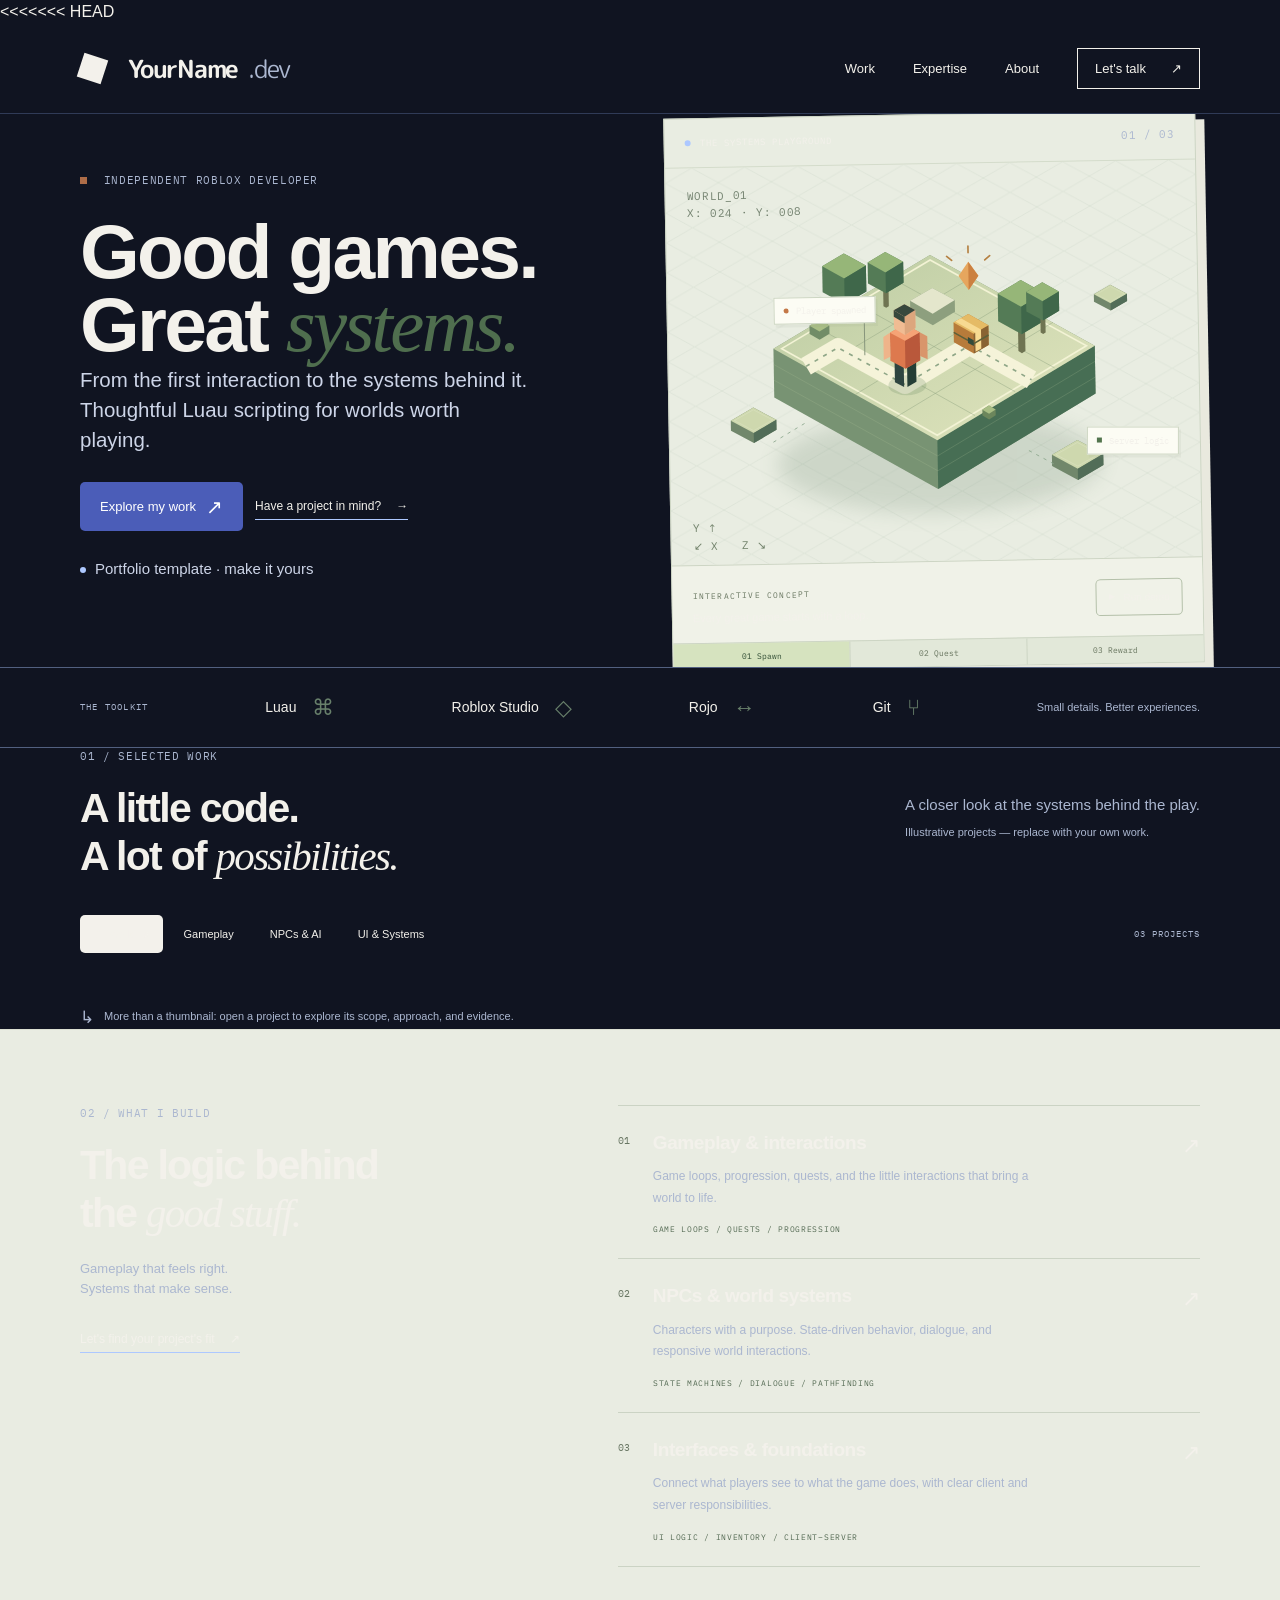
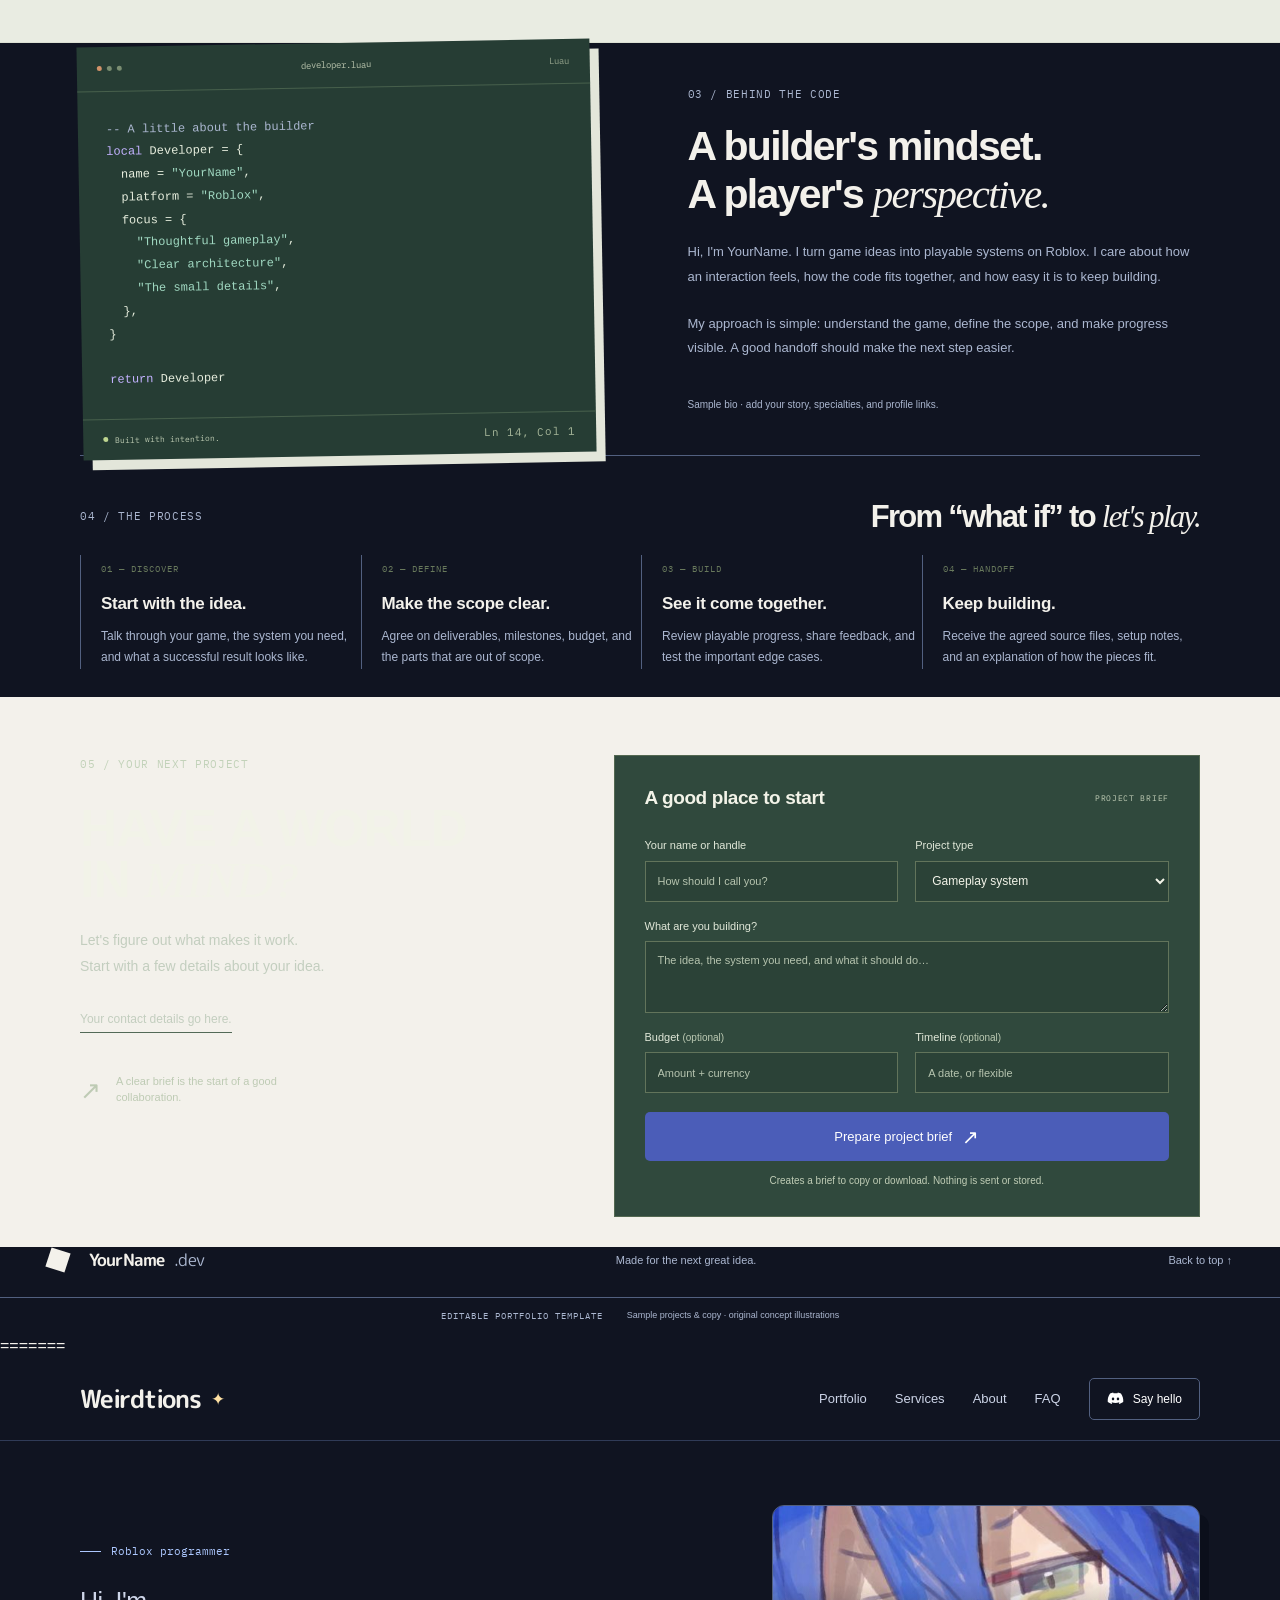
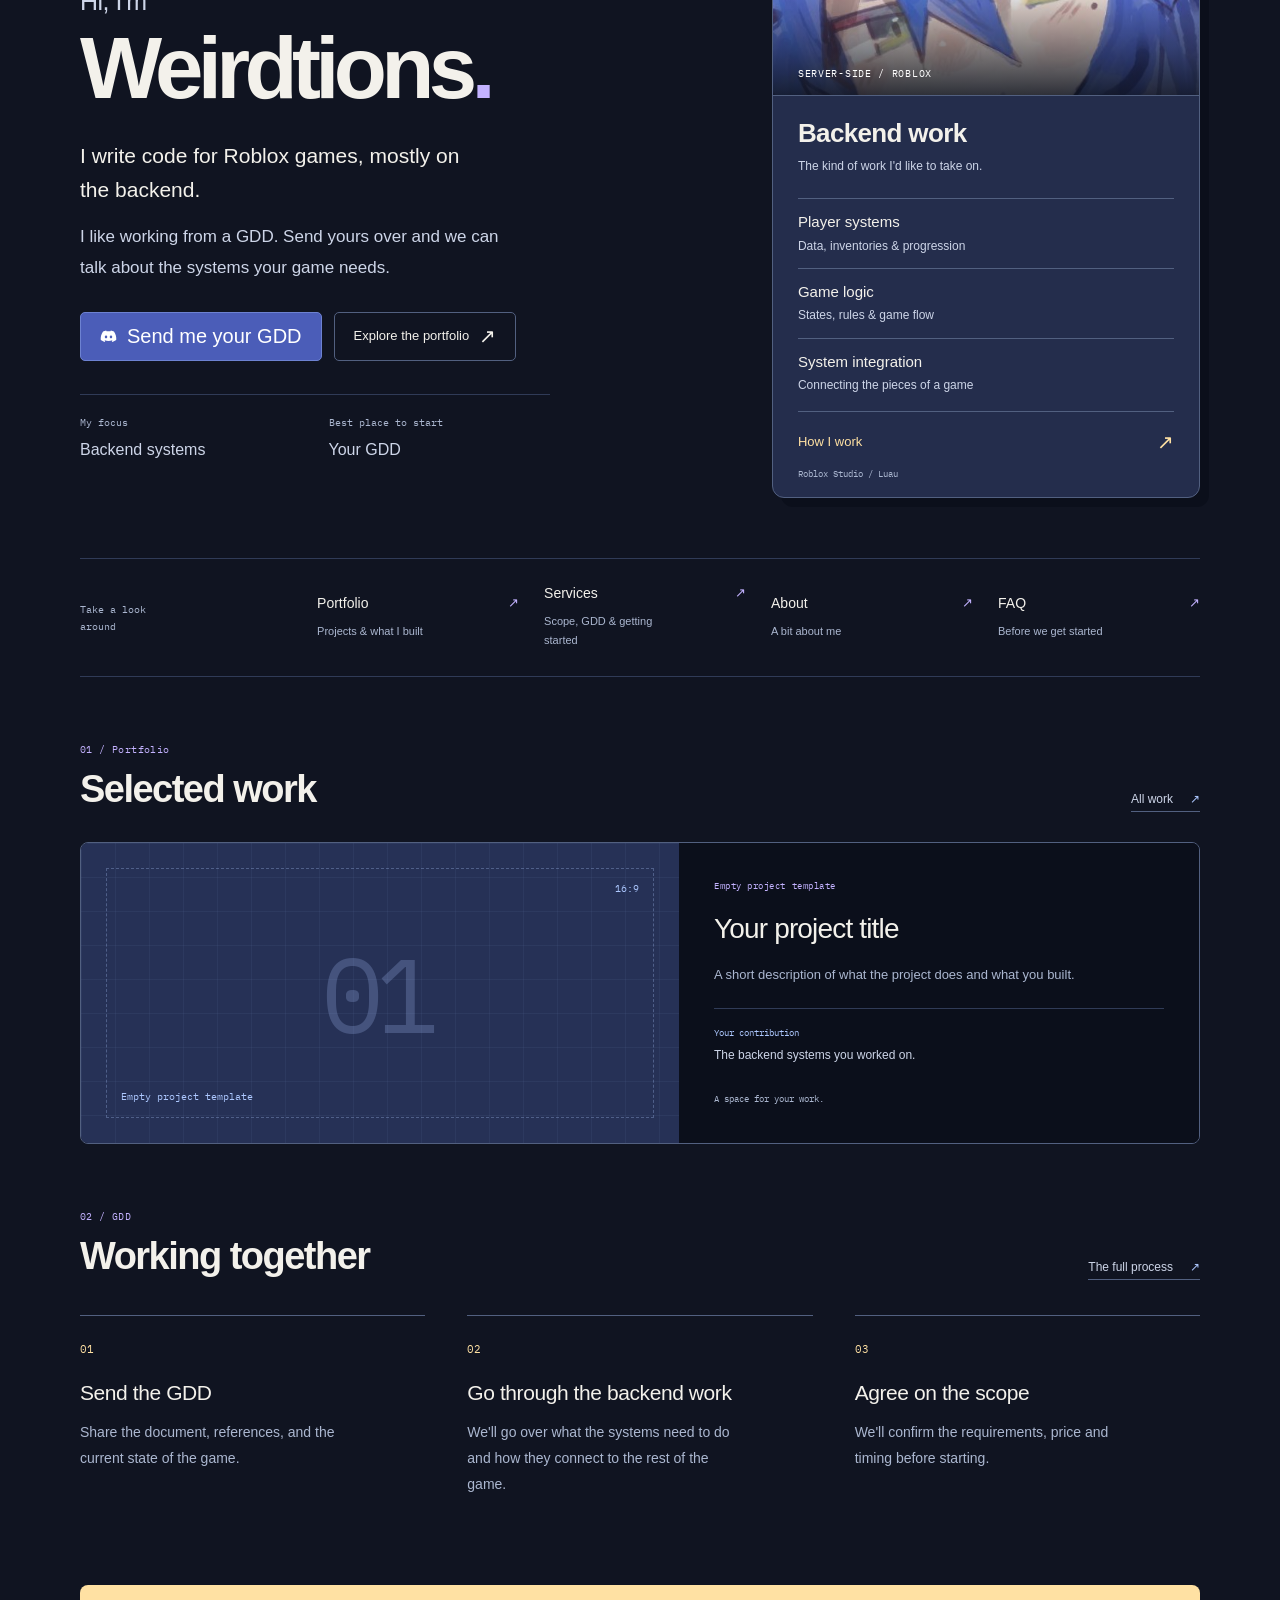
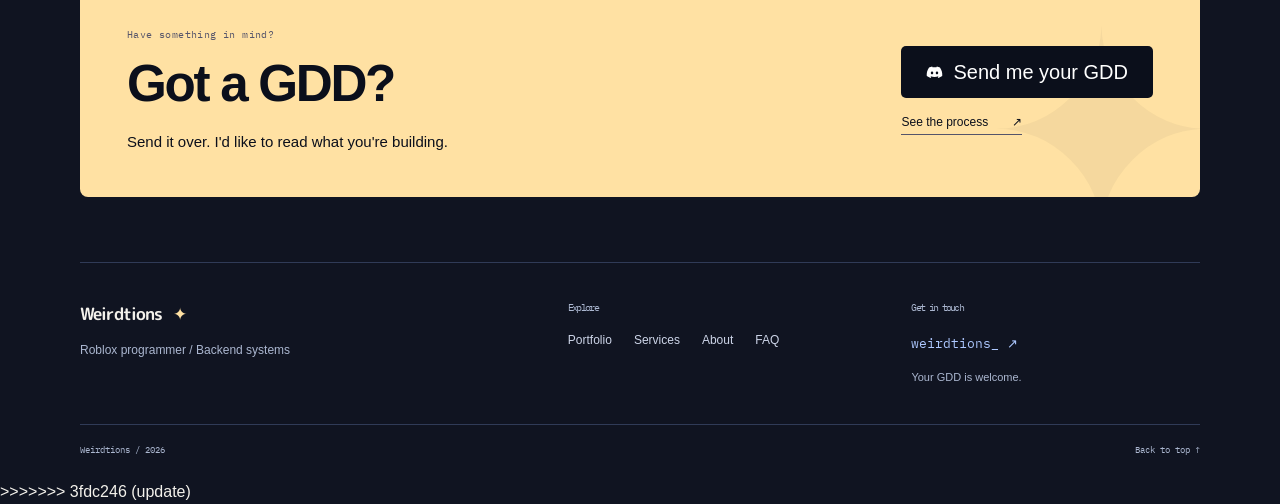
==== portfolio/index.html @ 56a17f6c "Add files via upload" ====
<!doctype html>
<html lang="en">
<head>
<<<<<<< HEAD
  <meta charset="UTF-8">
  <meta name="viewport" content="width=device-width, initial-scale=1">
  <meta name="description" content="An editable Roblox developer portfolio template. Explore example gameplay systems, project case studies, and a commission brief builder.">
  <meta name="theme-color" content="#f6f5ef">
  <title>YourName — Roblox Developer</title>
  <link rel="icon" href="assets/mark.svg" type="image/svg+xml">
  <link rel="stylesheet" href="styles.css">
  <script src="portfolio.js" defer></script>
  <script src="app.js" defer></script>
</head>
<body>
  <a class="skip-link" href="#main">Skip to content</a>
  <header class="site-header">
    <div class="container header-inner">
      <a class="brand" href="#" aria-label="Back to home"><span class="brand-mark" aria-hidden="true"></span><span data-profile="name">YourName</span><span class="brand-suffix">.dev</span></a>
      <button class="menu-toggle" aria-expanded="false" aria-controls="navigation">Menu <span aria-hidden="true">☰</span></button>
      <nav id="navigation" aria-label="Main navigation">
        <a href="#work">Work</a><a href="#expertise">Expertise</a><a href="#about">About</a>
        <a class="nav-contact" href="#contact">Let's talk <span aria-hidden="true">↗</span></a>
      </nav>
    </div>
  </header>
  <main id="main">
    <section class="hero container" aria-labelledby="hero-title">
      <div class="hero-copy">
        <div class="eyebrow"><span class="tiny-square"></span> INDEPENDENT ROBLOX DEVELOPER</div>
        <h1 id="hero-title">Good games.<br>Great <span class="serif">systems.</span></h1>
        <p class="hero-description" data-profile="intro">From the first interaction to the systems behind it. Thoughtful Luau scripting for worlds worth playing.</p>
        <div class="hero-actions"><a class="button button-dark" href="#work">Explore my work <span aria-hidden="true">↗</span></a><a class="text-link" href="#contact">Have a project in mind? <span aria-hidden="true">→</span></a></div>
        <div class="hero-note"><span class="status-dot"></span><span data-profile="availability">Portfolio template · make it yours</span></div>
      </div>
      <div class="playground" aria-label="Interactive illustration of a game loop">
        <div class="playground-top"><span><span class="status-dot"></span> THE SYSTEMS PLAYGROUND</span><span class="mono">01 / 03</span></div>
        <div class="world-wrap">
          <div class="world-coordinate mono" aria-hidden="true">WORLD_01<br>X: 024 · Y: 008</div>
          <img class="world-art" src="assets/world.svg" alt="An original isometric illustration of floating platforms, trees, a player, and a reward chest" width="640" height="480">
          <div class="world-label label-player"><span class="label-dot"></span><span id="world-label">Player spawned</span></div>
          <span class="world-label label-server"><span class="tiny-square"></span> Server logic</span>
          <span class="compass mono" aria-hidden="true">Y ↑<br>↙ X &nbsp; Z ↘</span>
        </div>
        <div class="playground-bottom">
          <div><span class="micro-label">INTERACTIVE CONCEPT</span><p id="demo-status" aria-live="polite">Every great game starts with a loop.</p></div>
          <button id="play-demo" class="play-button" aria-label="Run the browser game loop demo"><span aria-hidden="true">▶</span> Run demo</button>
        </div>
        <div class="demo-track" aria-label="Game loop steps"><span class="current">01 Spawn</span><span>02 Quest</span><span>03 Reward</span></div>
      </div>
    </section>
    <div class="stack-strip"><div class="container"><span class="micro-label">THE TOOLKIT</span><span>Luau <span class="stack-symbol">⌘</span></span><span>Roblox Studio <span class="stack-symbol">◇</span></span><span>Rojo <span class="stack-symbol">↔</span></span><span>Git <span class="stack-symbol">⑂</span></span><span class="stack-note">Small details. Better experiences.</span></div></div>

    <section class="section container" id="work" aria-labelledby="work-title">
      <div class="section-top"><div><p class="eyebrow">01 / SELECTED WORK</p><h2 id="work-title">A little code.<br>A lot of <span class="serif">possibilities.</span></h2></div><p class="section-intro">A closer look at the systems behind the play.<br> <span id="sample-notice">Illustrative projects — replace with your own work.</span></p></div>
      <div class="work-toolbar"><div class="filters" role="group" aria-label="Filter projects"><button class="filter active" data-filter="all" aria-pressed="true">All work <span id="all-count">3</span></button><button class="filter" data-filter="gameplay" aria-pressed="false">Gameplay</button><button class="filter" data-filter="ai" aria-pressed="false">NPCs & AI</button><button class="filter" data-filter="ui" aria-pressed="false">UI & Systems</button></div><span id="project-count" class="mono" role="status">03 PROJECTS</span></div>
      <div id="projects" class="project-grid"></div>
      <noscript><p>Enable JavaScript to browse the example project cards and use the brief builder. This template includes a quest framework, a round system, and an inventory example.</p></noscript>
      <div class="work-footnote"><span aria-hidden="true">↳</span> More than a thumbnail: open a project to explore its scope, approach, and evidence.</div>
    </section>

    <section class="expertise-section" id="expertise" aria-labelledby="expertise-title"><div class="container expertise-layout">
      <div class="expertise-heading"><p class="eyebrow">02 / WHAT I BUILD</p><h2 id="expertise-title">The logic behind<br>the <span class="serif">good stuff.</span></h2><p>Gameplay that feels right.<br>Systems that make sense.</p><a class="text-link" href="#contact">Let's find your project's fit <span aria-hidden="true">↗</span></a></div>
      <div class="service-list">
        <article><span class="service-number">01</span><div><h3>Gameplay & interactions</h3><p>Game loops, progression, quests, and the little interactions that bring a world to life.</p><span class="service-tags">GAME LOOPS / QUESTS / PROGRESSION</span></div><span class="service-icon" aria-hidden="true">↗</span></article>
        <article><span class="service-number">02</span><div><h3>NPCs & world systems</h3><p>Characters with a purpose. State-driven behavior, dialogue, and responsive world interactions.</p><span class="service-tags">STATE MACHINES / DIALOGUE / PATHFINDING</span></div><span class="service-icon" aria-hidden="true">↗</span></article>
        <article><span class="service-number">03</span><div><h3>Interfaces & foundations</h3><p>Connect what players see to what the game does, with clear client and server responsibilities.</p><span class="service-tags">UI LOGIC / INVENTORY / CLIENT–SERVER</span></div><span class="service-icon" aria-hidden="true">↗</span></article>
      </div>
    </div></section>

    <section class="section container about-layout" id="about" aria-labelledby="about-title">
      <div class="about-visual"><div class="code-top"><span><i></i><i></i><i></i></span><span>developer.luau</span><span>Luau</span></div><pre aria-label="Illustrative developer profile"><code><span class="code-comment">-- A little about the builder</span>
<span class="code-keyword">local</span> Developer = {
  name = <span class="code-string" id="code-name">"YourName"</span>,
  platform = <span class="code-string">"Roblox"</span>,
  focus = {
    <span class="code-string">"Thoughtful gameplay"</span>,
    <span class="code-string">"Clear architecture"</span>,
    <span class="code-string">"The small details"</span>,
  },
}

<span class="code-keyword">return</span> Developer</code></pre><div class="code-bottom"><span class="status-dot"></span> Built with intention.<span class="mono">Ln 14, Col 1</span></div></div>
      <div class="about-copy"><p class="eyebrow">03 / BEHIND THE CODE</p><h2 id="about-title">A builder's mindset.<br>A player's <span class="serif">perspective.</span></h2><p data-profile="about">Hi, I'm YourName. I turn game ideas into playable systems on Roblox. I care about how an interaction feels, how the code fits together, and how easy it is to keep building.</p><p data-profile="approach">My approach is simple: understand the game, define the scope, and make progress visible. A good handoff should make the next step easier.</p><div id="profile-links" class="profile-links"></div><span class="small-note" id="about-template-note">Sample bio · add your story, specialties, and profile links.</span></div>
    </section>

    <section class="container process-section" aria-labelledby="process-title"><div class="process-heading"><p class="eyebrow">04 / THE PROCESS</p><h2 id="process-title">From “what if” to <span class="serif">let's play.</span></h2></div><div class="process-grid"><article><span>01 — DISCOVER</span><h3>Start with the idea.</h3><p>Talk through your game, the system you need, and what a successful result looks like.</p></article><article><span>02 — DEFINE</span><h3>Make the scope clear.</h3><p>Agree on deliverables, milestones, budget, and the parts that are out of scope.</p></article><article><span>03 — BUILD</span><h3>See it come together.</h3><p>Review playable progress, share feedback, and test the important edge cases.</p></article><article><span>04 — HANDOFF</span><h3>Keep building.</h3><p>Receive the agreed source files, setup notes, and an explanation of how the pieces fit.</p></article></div></section>

    <section id="contact" class="contact-section" aria-labelledby="contact-title"><div class="container contact-layout"><div class="contact-copy"><p class="eyebrow">05 / YOUR NEXT PROJECT</p><h2 id="contact-title">Have a world<br>in <span class="serif">mind?</span></h2><p>Let's figure out what makes it work.<br>Start with a few details about your idea.</p><div id="contact-channels"><span class="contact-placeholder">Your contact details go here.</span></div><div class="contact-note"><span aria-hidden="true">↗</span><span>A clear brief is the start of a good collaboration.</span></div></div>
      <form id="brief-form" class="brief-form"><div class="form-heading"><h3>A good place to start</h3><span class="mono">PROJECT BRIEF</span></div><div class="form-row"><label>Your name or handle<input name="name" autocomplete="nickname" placeholder="How should I call you?" maxlength="100" required></label><label>Project type<select name="type"><option>Gameplay system</option><option>NPCs & AI</option><option>UI & inventory</option><option>Existing project support</option><option>Something else</option></select></label></div><label>What are you building?<textarea name="details" rows="3" placeholder="The idea, the system you need, and what it should do…" minlength="20" maxlength="2000" required></textarea></label><div class="form-row"><label>Budget <span class="optional">(optional)</span><input name="budget" placeholder="Amount + currency" maxlength="100"></label><label>Timeline <span class="optional">(optional)</span><input name="timeline" placeholder="A date, or flexible" maxlength="100"></label></div><button class="button button-lime" type="submit">Prepare project brief <span aria-hidden="true">↗</span></button><p class="form-disclaimer">Creates a brief to copy or download. Nothing is sent or stored.</p><div id="brief-result" hidden><label>Your brief<textarea id="brief-output" rows="7" readonly></textarea></label><div class="brief-actions"><button type="button" id="copy-brief" class="small-button">Copy brief</button><button type="button" id="download-brief" class="small-button">Download .txt</button><a id="email-brief" class="small-button" hidden>Open email draft ↗</a></div><p id="brief-feedback" role="status"></p></div></form>
    </div></section>
  </main>
  <footer class="container site-footer"><a class="brand" href="#"><span class="brand-mark" aria-hidden="true"></span><span data-profile="name">YourName</span><span class="brand-suffix">.dev</span></a><span>Made for the next great idea.</span><a href="#main">Back to top ↑</a></footer>
  <div class="template-bar" id="template-bar"><span>EDITABLE PORTFOLIO TEMPLATE</span><span>Sample projects & copy · original concept illustrations</span></div>
  <dialog id="project-dialog" aria-labelledby="dialog-title"><button type="button" class="dialog-close" aria-label="Close project details">×</button><p class="eyebrow" id="dialog-category"></p><h2 id="dialog-title"></h2><p id="dialog-summary"></p><div id="dialog-body"></div><div id="dialog-links" class="dialog-links"></div><p class="dialog-note" id="dialog-note"></p></dialog>
=======
  <meta charset="utf-8">
  <meta name="viewport" content="width=device-width, initial-scale=1">
  <meta name="theme-color" content="#101421">
  <meta name="color-scheme" content="dark">
  <meta name="description" content="Weirdtions — Roblox programmer focused on backend systems.">
  <title>Roblox scripting &amp; game systems | Weirdtions</title>
  <link rel="icon" type="image/jpeg" href="./assets/avatar.jpg">
  <link rel="preload" as="font" href="./assets/plex-sans.woff2" type="font/woff2" crossorigin>
  <link rel="stylesheet" href="./styles.css">
  <link rel="stylesheet" href="./theme.css">
  <script src="./content.js" defer></script>
  <script src="./projects.js" defer></script>
  <script src="./app.js" defer></script>
</head>
<body class="home" data-page="home">
  <a class="skip-link" href="#main">Skip to content</a>
  <header class="site-header" id="site-header">
      <div class="container nav-inner"><div class="brand-side"><a class="brand" href="./index.html" aria-label="Weirdtions home">Weirdtions<span class="brand-star" aria-hidden="true">✦</span></a></div>
      <nav class="desktop-nav" aria-label="Main navigation"><a class="nav-link"  href="./portfolio/index.html">Portfolio</a><a class="nav-link"  href="./services/index.html">Services</a><a class="nav-link"  href="./about/index.html">About</a><a class="nav-link"  href="./faq/index.html">FAQ</a>
      <button class="hire-link" data-contact><svg class="discord-icon" viewBox="0 0 24 24" fill="currentColor" aria-hidden="true"><path d="M19.7 5.1a18 18 0 0 0-4.4-1.4l-.5 1a16 16 0 0 0-5.6 0l-.5-1a18 18 0 0 0-4.4 1.4C1.5 9.2.7 13.2 1.1 17.1a18 18 0 0 0 5.4 2.7l1.1-1.9-1.7-.8.4-.3a13 13 0 0 0 11.4 0l.4.3-1.7.8 1.1 1.9a18 18 0 0 0 5.4-2.7c.5-4.5-.8-8.4-3.2-12ZM8.5 14.6c-1 0-1.7-.9-1.7-2s.7-2 1.7-2 1.8.9 1.7 2c0 1.1-.7 2-1.7 2Zm7 0c-1 0-1.7-.9-1.7-2s.7-2 1.7-2 1.8.9 1.7 2c0 1.1-.7 2-1.7 2Z"/></svg><span>Say hello</span></button><button class="menu-toggle" aria-label="Open menu" aria-controls="mobile-menu" aria-expanded="false"><svg viewBox="0 0 24 24" fill="none" stroke="currentColor" stroke-width="1.5" aria-hidden="true"><path d="M3 6h18M3 12h18M3 18h18"/></svg></button></nav></div></header>
  <main id="main" tabindex="-1"><section class="studio-hero"><div class="container studio-hero-grid"><div class="studio-intro"><p class="hero-kicker"><span aria-hidden="true"></span>Roblox programmer</p><h1><span class="hero-greeting">Hi, I&#39;m</span><span class="hero-name">Weirdtions<span class="name-period">.</span></span></h1><div class="hero-writing"><p>I write code for Roblox games, mostly on the backend.</p><p>I like working from a GDD. Send yours over and we can talk about the systems your game needs.</p></div><div class="hero-actions"><button class="button hero-button" data-contact><svg class="discord-icon" viewBox="0 0 24 24" fill="currentColor" aria-hidden="true"><path d="M19.7 5.1a18 18 0 0 0-4.4-1.4l-.5 1a16 16 0 0 0-5.6 0l-.5-1a18 18 0 0 0-4.4 1.4C1.5 9.2.7 13.2 1.1 17.1a18 18 0 0 0 5.4 2.7l1.1-1.9-1.7-.8.4-.3a13 13 0 0 0 11.4 0l.4.3-1.7.8 1.1 1.9a18 18 0 0 0 5.4-2.7c.5-4.5-.8-8.4-3.2-12ZM8.5 14.6c-1 0-1.7-.9-1.7-2s.7-2 1.7-2 1.8.9 1.7 2c0 1.1-.7 2-1.7 2Zm7 0c-1 0-1.7-.9-1.7-2s.7-2 1.7-2 1.8.9 1.7 2c0 1.1-.7 2-1.7 2Z"/></svg><span>Send me your GDD</span><span class="sr-only"> on Discord</span></button><a class="button ghost" href="./portfolio/index.html">Explore the portfolio <span aria-hidden="true">↗</span></a></div><dl class="hero-facts"><div><dt>My focus</dt><dd>Backend systems</dd></div><div><dt>Best place to start</dt><dd>Your GDD</dd></div></dl></div>
      <aside class="focus-board" aria-labelledby="focus-title"><div class="focus-art"><img src="./assets/avatar.jpg" alt="Weirdtions avatar" width="568" height="568"><span>Server-side / Roblox</span></div><div class="focus-content"><header><h2 id="focus-title">Backend work</h2><p>The kind of work I&#39;d like to take on.</p></header><ul><li><h3>Player systems</h3><p>Data, inventories &amp; progression</p></li><li><h3>Game logic</h3><p>States, rules &amp; game flow</p></li><li><h3>System integration</h3><p>Connecting the pieces of a game</p></li></ul><a class="focus-link" href="./services/index.html"><span>How I work</span><span aria-hidden="true">↗</span></a><p class="focus-footnote">Roblox Studio / Luau</p></div></aside></div></section>
      <nav class="container page-rail" aria-label="Explore the site"><p>Take a look around</p><a href="./portfolio/index.html"><strong>Portfolio<span aria-hidden="true">↗</span></strong><span>Projects &amp; what I built</span></a><a href="./services/index.html"><strong>Services<span aria-hidden="true">↗</span></strong><span>Scope, GDD &amp; getting started</span></a><a href="./about/index.html"><strong>About<span aria-hidden="true">↗</span></strong><span>A bit about me</span></a><a href="./faq/index.html"><strong>FAQ<span aria-hidden="true">↗</span></strong><span>Before we get started</span></a></nav>
      <section class="studio-section"><div class="container"><div class="studio-heading"><div><p class="section-label">01 / Portfolio</p><h2>Selected work</h2></div><a class="section-link" href="./portfolio/index.html">All work <span aria-hidden="true">↗</span></a></div><div class="project-list home-work"><article class="work-template" aria-label="Empty project template"><div class="template-media" aria-hidden="true"><span class="template-index">01</span><span class="template-corner">16:9</span><span class="template-caption">Empty project template</span></div><div class="template-copy"><p class="eyebrow">Empty project template</p><h3>Your project title</h3><p>A short description of what the project does and what you built.</p><dl><dt>Your contribution</dt><dd>The backend systems you worked on.</dd></dl><p class="template-status">A space for your work.</p></div></article></div></div></section>
      <section class="studio-section workflow-section"><div class="container"><div class="studio-heading"><div><p class="section-label">02 / GDD</p><h2>Working together</h2></div><a class="section-link" href="./services/index.html">The full process <span aria-hidden="true">↗</span></a></div><ol class="workflow-line"><li><span class="workflow-number">01</span><h3>Send the GDD</h3><p>Share the document, references, and the current state of the game.</p></li><li><span class="workflow-number">02</span><h3>Go through the backend work</h3><p>We&#39;ll go over what the systems need to do and how they connect to the rest of the game.</p></li><li><span class="workflow-number">03</span><h3>Agree on the scope</h3><p>We&#39;ll confirm the requirements, price and timing before starting.</p></li></ol></div></section>

      <section class="container studio-contact-wrap"><div class="studio-contact"><div><p class="section-label">Have something in mind?</p><h2>Got a GDD?</h2><p>Send it over. I&#39;d like to read what you&#39;re building.</p></div><div class="contact-actions"><button class="button" data-contact><svg class="discord-icon" viewBox="0 0 24 24" fill="currentColor" aria-hidden="true"><path d="M19.7 5.1a18 18 0 0 0-4.4-1.4l-.5 1a16 16 0 0 0-5.6 0l-.5-1a18 18 0 0 0-4.4 1.4C1.5 9.2.7 13.2 1.1 17.1a18 18 0 0 0 5.4 2.7l1.1-1.9-1.7-.8.4-.3a13 13 0 0 0 11.4 0l.4.3-1.7.8 1.1 1.9a18 18 0 0 0 5.4-2.7c.5-4.5-.8-8.4-3.2-12ZM8.5 14.6c-1 0-1.7-.9-1.7-2s.7-2 1.7-2 1.8.9 1.7 2c0 1.1-.7 2-1.7 2Zm7 0c-1 0-1.7-.9-1.7-2s.7-2 1.7-2 1.8.9 1.7 2c0 1.1-.7 2-1.7 2Z"/></svg><span>Send me your GDD</span><span class="sr-only"> on Discord</span></button><a href="./services/index.html">See the process <span aria-hidden="true">↗</span></a></div><span class="contact-star" aria-hidden="true">✦</span></div></section></main>
  <footer class="site-footer" id="site-footer">
      <div class="container"><div class="studio-footer"><div class="footer-identity"><a class="brand" href="./index.html">Weirdtions<span class="brand-star" aria-hidden="true">✦</span></a><p>Roblox programmer / Backend systems</p></div><div class="footer-pages"><h2>Explore</h2><nav aria-label="Footer"><a href="./portfolio/index.html">Portfolio</a><a href="./services/index.html">Services</a><a href="./about/index.html">About</a><a href="./faq/index.html">FAQ</a></nav></div><div class="footer-reach"><h2>Get in touch</h2><button class="footer-contact" data-contact>weirdtions_ <span aria-hidden="true">↗</span></button><p>Your GDD is welcome.</p></div></div><div class="footer-baseline"><span>Weirdtions / 2026</span><a href="#site-header">Back to top ↑</a></div></div></footer>
  <noscript><p>Enable JavaScript to open project notes, use filters and copy the Discord username.</p></noscript>
>>>>>>> 3fdc246 (update)
</body>
</html>
---- portfolio/styles.css ----
<<<<<<< HEAD
:root{--paper:#f6f5ef;--ink:#243e35;--muted:#667169;--line:#daddd1;--lime:#d7eea3;--soft:#e9ecdf;--mono:ui-monospace,SFMono-Regular,Consolas,monospace;--sans:"Helvetica Neue",Arial,sans-serif}
*{box-sizing:border-box}
html{scroll-behavior:smooth;scroll-padding-top:100px}
body{margin:0;background:var(--paper);color:var(--ink);font-family:var(--sans);font-size:15px;line-height:1.6;-webkit-font-smoothing:antialiased}
button,input,select,textarea{font:inherit}button,a,input,select,textarea{-webkit-tap-highlight-color:transparent}button,a{touch-action:manipulation}
button{cursor:pointer}a{color:inherit;text-decoration:none}button{color:inherit}img{max-width:100%;display:block}h1,h2,h3,p{margin:0}h1,h2,h3{font-weight:500}button{border:0}::selection{background:var(--lime);color:var(--ink)}[hidden]{display:none!important}
:focus-visible{outline:3px solid #bc663b;outline-offset:5px}input:focus-visible,select:focus-visible,textarea:focus-visible{outline-offset:2px}
.container{width:min(1240px,calc(100% - 96px));margin-inline:auto}.serif{font-family:Georgia,"Times New Roman",serif;font-style:italic;font-weight:400}.mono,.eyebrow,.micro-label{font-family:var(--mono)}.eyebrow{font-size:11px;letter-spacing:1.7px;font-weight:500}.tiny-square{display:inline-block;width:7px;height:7px;background:#ae6d48;margin-right:9px}.micro-label{font-size:10px;letter-spacing:1.2px}.status-dot{display:inline-block;width:6px;height:6px;border-radius:50%;background:#708859;flex-shrink:0}.skip-link{position:absolute;top:-100px;left:20px;padding:12px 20px;background:var(--ink);color:white;z-index:10}.skip-link:focus{top:10px}
.site-header{border-bottom:1px solid var(--line);background:var(--paper)}.header-inner{height:89px;display:flex;align-items:center;justify-content:space-between}.brand{display:inline-flex;align-items:center;font-size:21px;font-weight:700;letter-spacing:-.9px}.brand-mark{width:25px;height:25px;display:inline-block;margin-right:13px;background:var(--ink);transform:rotate(18deg);position:relative}.brand-mark:after{content:"";position:absolute;inset:8px;background:var(--paper)}.brand-suffix{font-weight:400;color:var(--muted)}nav{display:flex;align-items:center;gap:38px;font-size:13px}nav a{transition:color .2s}nav a:hover{color:#9a562f}.nav-contact{border:1px solid var(--ink);padding:10px 17px;display:flex;gap:25px;align-items:center}.nav-contact:hover{background:var(--ink);color:var(--paper)}.menu-toggle{display:none}
.hero{padding-block:78px 72px;display:grid;grid-template-columns:1fr 1fr;gap:56px;align-items:center}.hero-copy{padding-bottom:6px}.hero h1{font-size:clamp(52px,5.6vw,80px);letter-spacing:-4px;line-height:1.08;margin-top:27px}.hero h1 .serif{color:#4f6e4e}.hero-description{font-size:16px;color:var(--muted);max-width:380px;margin-top:26px;line-height:1.8}.hero-actions{display:flex;align-items:center;flex-wrap:wrap;gap:22px;margin-top:31px}.button{display:inline-flex;align-items:center;justify-content:space-between;gap:28px;padding:14px 22px;font-size:13px;font-weight:500;min-height:49px;transition:background .2s,transform .2s}.button:hover{transform:translateY(-2px)}.button-dark{background:var(--ink);color:var(--paper)}.button-dark:hover{background:#3c594b}.button span{font-size:20px;line-height:1}.text-link{font-size:12px;display:inline-flex;gap:15px;align-items:center;border-bottom:1px solid transparent;padding-block:4px}.text-link:hover{border-color:currentColor}.hero-note{display:flex;align-items:center;gap:9px;color:var(--muted);font-size:11px;margin-top:27px}
.playground{background:#e9ede2;border:1px solid #cdd5c4;position:relative;transform:rotate(-1deg);box-shadow:9px 10px 0 #e9e9de}.playground-top{display:flex;justify-content:space-between;align-items:center;border-bottom:1px solid #d4dccb;padding:15px 20px;font-family:var(--mono);font-size:9px;letter-spacing:1px}.playground-top>span:first-child{display:flex;align-items:center;gap:9px}.playground-top>.mono{color:var(--muted)}.world-wrap{position:relative;overflow:hidden}.world-art{width:100%;height:auto;transition:filter .5s}.world-coordinate{position:absolute;top:20px;left:21px;font-size:8px;color:#72816e;line-height:1.7;letter-spacing:1px}.world-label{position:absolute;background:#fcfcf4;border:1px solid #cdd6c3;padding:6px 9px;font-family:var(--mono);font-size:9px;display:flex;gap:7px;align-items:center;box-shadow:2px 3px 0 #89987b18;white-space:nowrap}.label-player{left:20%;top:33%}.label-player:after{content:"";position:absolute;height:32px;width:1px;background:#87957c;bottom:-33px;right:10px}.label-dot{width:5px;height:5px;background:#c47847;border-radius:50%}.label-server{right:4%;bottom:26%;transform:rotate(1deg)}.label-server .tiny-square{width:5px;height:5px;margin:0;background:#52744d}.compass{position:absolute;bottom:10px;left:22px;color:#708069;font-size:9px;line-height:1.4}.playground-bottom{padding:16px 20px;display:flex;gap:10px;justify-content:space-between;align-items:center;border-top:1px solid #cdd5c4;background:#f0f2e8}.playground-bottom .micro-label{font-size:8px;color:#67755f}.playground-bottom p{font-size:11px;margin-top:4px;max-width:250px}.play-button{padding:10px 12px;border:1px solid #b4c0a9;background:transparent;font-size:10px;white-space:nowrap;display:flex;gap:9px;align-items:center}.play-button:hover{background:#e0e7d4}.play-button:disabled{opacity:.65;cursor:wait}.play-button span{font-size:8px}.demo-track{display:flex;background:#e2e8d9;border-top:1px solid #cdd5c4}.demo-track span{flex:1;text-align:center;padding:7px 3px;font-family:var(--mono);font-size:8px;color:#66735d}.demo-track span+span{border-left:1px solid #cdd5c4}.demo-track .current{background:#d6e3bf;color:#2f4b33}.playground[data-step="2"] .world-art{filter:saturate(1.35)}
.stack-strip{border-block:1px solid var(--line)}.stack-strip .container{display:flex;align-items:center;justify-content:space-between;gap:20px;min-height:79px}.stack-strip .micro-label{color:var(--muted);font-size:9px}.stack-strip .container>span:not(.micro-label):not(.stack-note){font-size:14px;font-weight:500;display:flex;gap:16px;align-items:center}.stack-symbol{font-size:22px;color:#68806b}.stack-note{color:var(--muted);font-size:11px}
.section{padding-block:91px}.section-top{display:flex;align-items:end;justify-content:space-between;gap:40px}h2{font-size:clamp(32px,3.2vw,47px);line-height:1.16;letter-spacing:-1.7px}.section-top h2,.expertise-heading h2,.about-copy h2{margin-top:20px}.section-intro{color:var(--muted);font-size:13px;max-width:360px;padding-bottom:3px;line-height:1.9}.section-intro span{font-size:11px}.work-toolbar{margin-top:35px;margin-bottom:24px;display:flex;align-items:center;justify-content:space-between;gap:15px}.filters{display:flex;gap:6px;flex-wrap:wrap}.filter{background:transparent;padding:9px 14px;font-size:11px;min-height:38px;border:1px solid transparent}.filter:hover{border-color:var(--line)}.filter.active{background:var(--ink);color:var(--paper)}.filter span{font-family:var(--mono);font-size:9px;padding-left:6px;opacity:.7}#project-count{font-size:9px;color:var(--muted);white-space:nowrap;letter-spacing:1px}.project-grid{display:grid;grid-template-columns:repeat(3,minmax(0,1fr));gap:25px}.project-card{min-width:0}.project-button{display:block;text-align:left;width:100%;background:transparent;padding:0}.project-cover{position:relative;aspect-ratio:1.45;overflow:hidden;display:flex;align-items:center;justify-content:center;border:1px solid #d2d9c9;transition:transform .25s,box-shadow .25s}.project-button:hover .project-cover{transform:translateY(-4px);box-shadow:0 8px 18px #243e3510}.cover-quest{background:#dde6d3}.cover-arena{background:#e9dccd;border-color:#dacbbb}.cover-inventory{background:#dedfeb;border-color:#d2d3e0}.project-image{width:100%;height:100%;object-fit:cover}.cover-label{position:absolute;top:15px;left:15px;z-index:2;font-family:var(--mono);font-size:8px;letter-spacing:1px}.cover-caption{position:absolute;bottom:14px;left:15px;right:15px;display:flex;justify-content:space-between;font-size:8px;font-family:var(--mono);letter-spacing:1px}.cover-arrow{position:absolute;right:14px;top:13px;font-size:17px}.quest-diagram{width:76%;height:58%;display:grid;grid-template-columns:1fr 25px 1fr;grid-template-rows:1fr 1fr;gap:17px 0;align-items:center}.diagram-node{font-family:var(--mono);font-size:9px;line-height:1.5;padding:12px 8px;text-align:center;background:#f6f6e9;border:1px solid #a5b69c;box-shadow:3px 3px #b4c2a5}.diagram-node strong{display:block;font-size:10px;font-weight:500}.diagram-node small{font-size:7px;color:#63755c}.diagram-node:first-child{grid-row:1 / 3;background:var(--ink);color:#e2edcf;padding:25px 5px}.diagram-node:first-child small{color:#c1d4ad}.diagram-connector{height:1px;background:#7b9370;position:relative}.diagram-connector:after{content:"›";position:absolute;right:-1px;top:-9px;color:#607455}.diagram-connector.lower{grid-column:2}.arena-art{width:170px;height:130px;position:relative;transform:rotate(-30deg) skewX(25deg);display:grid;grid-template-columns:repeat(3,1fr);gap:6px}.arena-tile{display:block;background:#e9b281;border:1px solid #be825c;box-shadow:4px 6px 0 #b77d59}.arena-tile:nth-child(5){background:#f6e2bd;transform:translate(-5px,-7px);box-shadow:8px 11px 0 #bf8a62}.arena-tile:nth-child(2),.arena-tile:nth-child(6){background:#c69874}.inventory-art{width:67%;background:#f2f1f7;border:1px solid #acabc0;box-shadow:6px 6px #bcbccd;padding:12px}.inventory-top{display:flex;justify-content:space-between;font-family:var(--mono);font-size:8px;padding-bottom:9px;border-bottom:1px solid #d2d0de}.inventory-slots{display:grid;grid-template-columns:repeat(4,1fr);gap:6px;margin-top:10px}.inventory-slots span{display:flex;align-items:center;justify-content:center;aspect-ratio:1;background:#e0dfeb;border:1px solid #d0cede;font-size:18px;color:#6b6783}.inventory-slots span:first-child{border:1px solid #78758e;background:#cfccdf}.project-meta{display:flex;justify-content:space-between;align-items:center;font-family:var(--mono);font-size:9px;margin-top:19px;gap:10px;color:var(--muted)}.sample-pill{font-size:8px;border:1px solid var(--line);padding:2px 5px;white-space:nowrap}.project-card h3{font-size:20px;letter-spacing:-.5px;line-height:1.35;margin-top:9px}.project-subtitle{color:var(--muted);font-size:12px;margin-top:5px}.project-tags{display:flex;gap:6px;flex-wrap:wrap;margin-top:16px}.project-tags span{font-size:9px;padding:4px 7px;background:#eeeee5;color:#59675a}.work-footnote{font-size:11px;color:var(--muted);margin-top:31px;display:flex;gap:10px}.work-footnote>span{font-size:17px;line-height:1.2}
.expertise-section{background:#e9ece2;border-block:1px solid #dce0d3;padding-block:75px}.expertise-layout{display:grid;grid-template-columns:1fr 1.3fr;gap:90px}.expertise-heading>p:not(.eyebrow){color:var(--muted);margin-top:22px;font-size:13px}.expertise-heading .text-link{margin-top:28px}.service-list article{display:flex;align-items:start;gap:23px;padding:23px 0;border-top:1px solid #cbd3c4}.service-list article:last-child{border-bottom:1px solid #cbd3c4}.service-number{font-family:var(--mono);font-size:10px;color:#687663;padding-top:4px}.service-list h3{font-size:19px;letter-spacing:-.4px}.service-list p{font-size:12px;line-height:1.8;color:var(--muted);margin-top:9px;max-width:380px}.service-tags{display:block;font-family:var(--mono);font-size:8px;letter-spacing:.7px;margin-top:14px;color:#546a53}.service-icon{font-size:22px;margin-left:auto}
.about-layout{display:grid;grid-template-columns:1fr 1fr;gap:95px;align-items:center}.about-visual{background:#263d34;color:#e6eddd;transform:rotate(-1deg);box-shadow:9px 10px #e3e6da;font-family:var(--mono);min-width:0}.code-top{display:flex;justify-content:space-between;padding:15px 20px;border-bottom:1px solid #47604c;font-size:9px;color:#bac5ae;gap:10px}.code-top>span:first-child{display:flex;gap:5px;align-items:center}.code-top i{width:5px;height:5px;background:#7a8d71;border-radius:50%}.code-top i:first-child{background:#d29269}.code-top>span:last-child{color:#93a28b}.about-visual pre{padding:27px 28px;font-size:12px;line-height:1.9;overflow-x:auto;margin:0}.code-comment{color:#a2b39a}.code-keyword{color:#d6b78c}.code-string{color:#c0d99e}.code-bottom{padding:11px 20px;border-top:1px solid #47604c;font-size:8px;display:flex;gap:7px;align-items:center;color:#bdcbb2}.code-bottom .mono{margin-left:auto;color:#a8b89b}.code-bottom .status-dot{background:#bed590;width:5px;height:5px}.about-copy>p:not(.eyebrow){font-size:13px;color:var(--muted);margin-top:22px;line-height:1.9}.profile-links{display:flex;gap:20px;margin-top:20px;font-size:12px}.profile-links a{border-bottom:1px solid var(--line);padding-block:4px}.small-note{display:block;color:var(--muted);font-size:10px;margin-top:16px}.process-section{padding-bottom:90px}.process-heading{display:flex;align-items:center;justify-content:space-between;gap:24px;border-top:1px solid var(--line);padding-top:43px}.process-heading h2{font-size:31px}.process-grid{display:grid;grid-template-columns:repeat(4,1fr);gap:33px;margin-top:38px}.process-grid article{border-left:1px solid var(--line);padding-left:20px}.process-grid article>span{font-family:var(--mono);font-size:9px;letter-spacing:1px;color:#68795c}.process-grid h3{font-size:17px;margin-top:12px;letter-spacing:-.3px}.process-grid p{font-size:12px;color:var(--muted);line-height:1.8;margin-top:9px}
.contact-section{background:var(--ink);color:#f2f3e8;padding-block:78px}.contact-layout{display:grid;grid-template-columns:.85fr 1.15fr;gap:100px}.contact-copy .eyebrow{color:#c2d2b9}.contact-copy h2{font-size:clamp(60px,6vw,83px);letter-spacing:-3px;margin-top:28px;line-height:1.04}.contact-copy h2 .serif{color:var(--lime)}.contact-copy>p:not(.eyebrow){font-size:14px;color:#c3cebf;line-height:1.85;margin-top:23px}#contact-channels{display:flex;flex-direction:column;align-items:start;gap:9px;margin-top:26px;overflow-wrap:anywhere}.contact-placeholder{font-size:12px;color:#c3cebf;border-bottom:1px solid #526a57;padding-block:4px}.contact-link{font-size:14px;color:var(--lime);padding:6px 0;border-bottom:1px solid #6b805f;max-width:100%;text-align:left;background:transparent}.contact-note{display:flex;gap:15px;margin-top:40px;color:#becbb4;max-width:255px;font-size:11px}.contact-note>span:first-child{font-size:25px;line-height:1.4;color:var(--lime)}.brief-form{background:#30493d;border:1px solid #536851;padding:28px 30px}.form-heading{display:flex;align-items:center;justify-content:space-between;gap:15px;margin-bottom:25px}.form-heading h3{font-size:19px;letter-spacing:-.4px}.form-heading .mono{font-size:8px;color:#c4d0b9;letter-spacing:.7px}.form-row{display:grid;grid-template-columns:1fr 1fr;gap:17px}label{display:block;font-size:11px;color:#e1e8d9;margin-bottom:16px}.optional{color:#bdcbb4;font-size:10px}input,select,textarea{display:block;border:1px solid #62745b;background:#2b4237;color:#f2f3e8;width:100%;padding:10px 12px;border-radius:0;font-size:12px;margin-top:7px;min-height:41px}input::placeholder,textarea::placeholder{color:#b6c4af;opacity:1}textarea{resize:vertical;line-height:1.7}select{color-scheme:dark;padding-right:5px}.button-lime{background:var(--lime);color:var(--ink);width:100%;margin-top:3px}.button-lime:hover{background:#e3f5be}.form-disclaimer{font-size:10px;color:#c0cdb6;margin-top:12px;text-align:center}#brief-result{margin-top:25px;padding-top:20px;border-top:1px solid #607455}.brief-actions{display:flex;gap:10px;flex-wrap:wrap}.small-button{background:transparent;border:1px solid #a0b38d;color:#e6efd9;font-size:11px;padding:8px 12px}.small-button:hover{background:#435d46}#brief-feedback{font-size:11px;color:var(--lime);margin-top:10px}.site-footer{display:flex;align-items:center;justify-content:space-between;gap:25px;padding-block:34px}.site-footer .brand{font-size:17px}.site-footer .brand-mark{width:20px;height:20px;margin-right:11px}.site-footer .brand-mark:after{inset:6px}.site-footer>span,.site-footer>a:last-child{font-size:11px;color:var(--muted)}.template-bar{border-top:1px solid var(--line);display:flex;justify-content:center;flex-wrap:wrap;gap:8px 24px;padding:11px 20px;color:var(--muted);font-size:9px}.template-bar>span:first-child{font-family:var(--mono);letter-spacing:1px}
dialog{width:min(680px,calc(100% - 32px));max-height:85dvh;border:1px solid var(--line);padding:44px;background:var(--paper);color:var(--ink);overflow:auto}dialog::backdrop{background:#14281ee0;backdrop-filter:blur(5px)}body:has(dialog[open]){overflow:hidden}.dialog-close{position:absolute;right:14px;top:10px;width:40px;height:40px;background:transparent;font-size:29px}.dialog-close:hover{background:var(--soft)}dialog h2{font-size:34px;margin-top:17px;max-width:510px}#dialog-summary{margin-top:17px;font-size:14px;color:var(--muted)}#dialog-body section{margin-top:22px;padding-top:20px;border-top:1px solid var(--line)}#dialog-body h3{font-size:13px;margin-bottom:6px}#dialog-body p{font-size:13px;color:var(--muted);line-height:1.8}.dialog-links{display:flex;gap:12px;flex-wrap:wrap;margin-top:24px}.dialog-links a{border:1px solid var(--line);padding:8px 13px;font-size:12px}.dialog-links a:hover{background:var(--soft)}.dialog-note{font-size:11px;color:#785736;background:#eee9dc;padding:12px 15px;margin-top:22px}.empty-state{grid-column:1 / -1;padding:45px 20px;background:var(--soft);color:var(--muted);font-size:14px}
@media(min-width:1500px){.hero{padding-block:95px 85px}}
@media(max-width:1100px){.container{width:calc(100% - 64px)}.hero{gap:30px;padding-block:62px}.hero h1{font-size:62px;letter-spacing:-3px}.hero-actions{gap:13px}.hero-actions .text-link{font-size:11px}.playground-bottom{padding:13px}.playground-bottom p{font-size:10px}.stack-note{display:none}.expertise-layout{gap:50px}.about-layout{gap:50px}.contact-layout{gap:55px}.brief-form{padding:25px}.form-heading .mono{display:none}.project-card h3{font-size:18px}.project-grid{gap:18px}.diagram-node strong{font-size:8px}.diagram-node small{font-size:6px}.inventory-art{width:73%}}
@media(max-width:800px){.container{width:calc(100% - 40px)}.header-inner{height:75px}nav{gap:25px}.hero{gap:40px;grid-template-columns:1fr;padding-block:50px}.hero-copy{max-width:600px}.hero h1{font-size:76px;letter-spacing:-4px}.hero-description{max-width:440px}.hero-actions{gap:25px}.playground{width:min(100%,560px);justify-self:center}.playground-bottom p{font-size:12px}.stack-strip .container{gap:15px;min-height:70px}.stack-strip .container>span:not(.micro-label):not(.stack-note){font-size:12px;gap:6px}.stack-strip .micro-label{font-size:8px}.section{padding-block:65px}.section-top{align-items:start}.section-intro{max-width:265px;font-size:12px}.section-intro br{display:none}.section-top h2{font-size:37px}.project-grid{grid-template-columns:repeat(2,minmax(0,1fr));gap:30px 20px}.project-cover{aspect-ratio:1.4}.project-card h3{font-size:20px}.expertise-section{padding-block:55px}.expertise-layout{grid-template-columns:1fr;gap:35px}.expertise-heading .text-link{margin-top:16px}.service-list p{max-width:none}.about-layout{grid-template-columns:1fr;gap:45px}.about-visual{max-width:570px;width:100%;justify-self:center}.about-copy h2{font-size:40px}.about-copy>p:not(.eyebrow){max-width:570px}.process-heading{align-items:start;flex-direction:column;gap:16px}.process-grid{grid-template-columns:1fr 1fr;gap:30px}.process-section{padding-bottom:65px}.contact-layout{grid-template-columns:1fr;gap:40px}.contact-copy h2{font-size:72px}.contact-copy h2 br{display:none}.contact-note{margin-top:22px;max-width:none}.brief-form{max-width:600px;width:100%}.form-heading .mono{display:block}.site-footer>span{display:none}}
@media(max-width:540px){html{scroll-padding-top:25px}.container{width:calc(100% - 36px)}.header-inner{height:73px}.brand{font-size:19px}.brand-mark{width:23px;height:23px;margin-right:10px}.brand-mark:after{inset:7px}.menu-toggle{display:flex;gap:15px;align-items:center;padding:10px 0 10px 12px;font-size:12px;background:transparent;min-height:44px}.site-header{position:relative;z-index:5}nav{display:none;position:absolute;top:73px;left:0;right:0;background:var(--paper);border-bottom:1px solid var(--line);padding:20px;box-shadow:0 10px 15px #243e350a}nav.is-open{display:flex;flex-direction:column;align-items:stretch;gap:6px}nav>a{padding:12px 15px}nav .nav-contact{margin-top:5px;justify-content:space-between}.hero{padding-block:43px;gap:39px}.eyebrow{font-size:9px;letter-spacing:1.3px}.hero h1{font-size:61px;letter-spacing:-3.4px;margin-top:22px}.hero-description{font-size:14px;margin-top:21px;max-width:335px}.hero-actions{gap:13px;margin-top:25px;align-items:start;flex-direction:column}.hero-actions .text-link{font-size:12px}.button{padding:13px 19px}.hero-note{margin-top:20px;font-size:10px}.playground{transform:rotate(-.6deg);box-shadow:5px 6px #e9e9de}.playground-top{font-size:8px;padding:13px}.playground-top>span:first-child{gap:6px}.world-coordinate{top:12px;left:13px;font-size:7px}.world-label{font-size:7px;padding:5px 6px}.label-player{left:12%;top:32%}.label-server{right:3%;bottom:22%}.compass{left:13px;font-size:8px}.playground-bottom p{font-size:10px;max-width:190px}.playground-bottom .micro-label{font-size:7px}.play-button{font-size:9px;padding:9px}.stack-strip .container{flex-wrap:wrap;justify-content:space-between;gap:8px 18px;padding-block:17px}.stack-strip .micro-label{width:100%}.stack-strip .container>span:not(.micro-label):not(.stack-note){font-size:10px}.stack-symbol{font-size:16px}.section-top{flex-direction:column;gap:18px}.section-top h2{font-size:37px;letter-spacing:-1.6px;margin-top:15px}.section-intro{max-width:none}.section{padding-block:55px}.work-toolbar{margin-top:23px;gap:10px;align-items:start;flex-direction:column}.filters{gap:3px}.filter{font-size:10px;padding:8px 10px}.project-grid{grid-template-columns:1fr;gap:33px}.project-cover{aspect-ratio:1.5}.project-card h3{font-size:23px}.project-meta{margin-top:15px}.project-tags{margin-top:11px}.quest-diagram{width:72%;height:58%}.diagram-node strong{font-size:11px}.diagram-node small{font-size:8px}.arena-art{width:180px;height:135px}.inventory-art{width:65%;max-width:240px}.inventory-slots span{font-size:20px}.inventory-top{font-size:9px}.work-footnote{font-size:10px}.expertise-heading h2{font-size:38px}.service-list article{gap:15px}.service-list h3{font-size:18px}.service-tags{font-size:7px;letter-spacing:.3px}.about-visual pre{font-size:11px;padding:22px 18px}.code-top{padding:13px}.code-bottom{padding:11px 13px;font-size:7px}.about-copy h2{font-size:36px}.process-heading h2{font-size:31px}.process-grid{gap:25px 16px}.process-grid article{padding-left:12px}.process-grid article>span{font-size:8px;letter-spacing:.7px}.process-grid h3{font-size:16px}.process-grid p{font-size:11px}.contact-section{padding-block:55px}.contact-copy h2{font-size:62px;margin-top:22px}.contact-copy h2 br{display:block}.brief-form{padding:22px 18px}.form-heading h3{font-size:18px}.form-heading .mono{font-size:7px}.form-row{grid-template-columns:1fr;gap:0}input,select,textarea{font-size:16px}.brief-form label{font-size:11px}.site-footer{padding-block:27px;gap:15px}.site-footer>a:last-child{font-size:10px}.template-bar{font-size:8px;text-align:center}dialog{padding:37px 24px 26px}dialog h2{font-size:29px}}
@media(prefers-reduced-motion:reduce){html{scroll-behavior:auto}*,*:before,*:after{animation:none!important;transition:none!important}.button:hover,.project-button:hover .project-cover{transform:none}}
=======
@font-face{font-family:Plex;src:url('assets/plex-sans.woff2') format('woff2');font-weight:100 700;font-style:normal;font-display:swap}
@font-face{font-family:Plex Mono;src:url('assets/plex-mono.woff2') format('woff2');font-weight:400;font-style:normal;font-display:swap}

*{box-sizing:border-box}html{scroll-behavior:smooth;scroll-padding-top:80px}body{margin:0;background:var(--bg);color:var(--ink);font:var(--text-size)/1.5 var(--sans);font-variant-numeric:tabular-nums}body:after{content:'';position:fixed;inset:0;z-index:90;pointer-events:none;opacity:.035;background-image:url("data:image/svg+xml,%3Csvg xmlns='http://www.w3.org/2000/svg' width='200' height='200'%3E%3Cfilter id='noise'%3E%3CfeTurbulence type='fractalNoise' baseFrequency='.85' numOctaves='2' stitchTiles='stitch'/%3E%3C/filter%3E%3Cpath fill='%23fff' filter='url(%23noise)' opacity='.6' d='M0 0h200v200H0z'/%3E%3C/svg%3E")}::selection{background:var(--accent);color:var(--bg)}a{color:inherit;text-decoration:none}button,input,textarea{font:inherit}button{color:inherit;cursor:pointer}button,a{-webkit-tap-highlight-color:transparent}button{border-radius:var(--button-radius)}button:disabled{cursor:default}img{display:block;max-width:100%;height:auto}h1,h2,h3,p,figure,blockquote{margin:0}ul,ol{padding:0;margin:0}h1,h2,h3{font-weight:700}a,button{touch-action:manipulation}:focus-visible{outline:2px solid var(--accent);outline-offset:5px}[hidden]{display:none!important}.container{max-width:var(--content-width);margin:auto;padding:0 var(--gutter)}.mono,.eyebrow{font:11px/1.6 var(--mono);letter-spacing:.06em}.eyebrow{text-transform:uppercase;color:var(--muted)}.muted{color:var(--muted)}.accent{color:var(--accent)}.green{color:var(--success)}.sr-only{position:absolute;width:1px;height:1px;padding:0;margin:-1px;overflow:hidden;clip-path:inset(50%);white-space:nowrap;border:0}.skip-link{position:fixed;left:20px;top:-80px;z-index:100;background:var(--ink);color:var(--bg);padding:12px 20px}.skip-link:focus{top:12px}.text-link{border-bottom:1px solid var(--accent);transition:color .2s}.text-link:hover{color:var(--accent)}.arrow{color:var(--accent);display:inline-block;transition:transform .3s var(--ease)}a:hover .arrow,button:hover .arrow{transform:translateX(5px)}
.site-header{position:sticky;top:0;z-index:40;height:61px;background:var(--nav-bg);backdrop-filter:blur(10px)}.home .site-header{background:var(--nav-home-bg)}.nav-inner{display:flex;justify-content:space-between;align-items:stretch;height:61px}.brand-side{display:flex;align-items:center;gap:24px}.brand{font-size:16px;font-weight:700;text-transform:uppercase;letter-spacing:.01em;white-space:nowrap}.brand:hover{color:var(--accent)}.brand-meta{display:flex;align-items:center;gap:7px;color:var(--muted);font:10px var(--mono);letter-spacing:.04em}.status-dot{width:6px;height:6px;flex-shrink:0;display:inline-block;background:var(--accent);border-radius:50%}.desktop-nav{display:flex;align-items:stretch}.nav-link{position:relative;display:flex;align-items:center;padding:18px;font-size:12px;font-weight:500;letter-spacing:.08em;text-transform:uppercase;isolation:isolate;overflow:hidden}.nav-link:before{content:'';position:absolute;inset:0;background:var(--ink);z-index:-1;transform:scaleY(0);transform-origin:bottom;transition:transform .3s var(--ease)}.nav-link:hover{color:var(--bg)}.nav-link:hover:before{transform:scaleY(1)}.nav-link.active{color:var(--accent);box-shadow:inset 0 -2px var(--accent)}.nav-link.active:hover{color:var(--bg)}.hire-link{border:0;display:flex;align-items:center;gap:8px;padding:0 19px;background:var(--fill);color:var(--button-text);font-size:12px;text-transform:uppercase;font-weight:500;letter-spacing:.07em}.hire-link:hover{background:var(--action-hover)}.hire-handle{font:10px var(--mono);text-transform:none;letter-spacing:0;opacity:.9}.discord-icon{width:17px;height:17px;flex:none}.menu-toggle{display:none;align-items:center;justify-content:center;width:52px;border:0;background:none}.menu-toggle svg{width:23px;height:23px}
.hero{position:relative;overflow:hidden;margin-top:-61px;padding-top:61px}.hero-backdrop{position:absolute;inset:0;pointer-events:none;background:linear-gradient(90deg,var(--bg) 0%,var(--hero-near) 35%,var(--hero-far) 100%),linear-gradient(0deg,var(--bg),transparent 70%),var(--hero-image) center 40%/cover;opacity:.42;filter:blur(2px);mask-image:linear-gradient(#000 60%,transparent 100%)}.hero-grid{position:relative;display:grid;grid-template-columns:minmax(0,1fr) minmax(420px,540px);gap:clamp(48px,6vw,88px);align-items:start;padding-top:44px;padding-bottom:40px}.hero-left{min-width:0}.hero-note{margin-bottom:22px;font-size:15px;line-height:1.5;color:var(--soft)}.identity{display:flex;align-items:center;gap:22px}.avatar{width:var(--avatar-size);height:var(--avatar-size);flex:0 0 auto;border-radius:50%;object-fit:cover;box-shadow:0 0 0 3px var(--bg),0 0 0 5px var(--accent)}.identity-copy{display:flex;flex-direction:column;align-items:flex-start;gap:10px}.identity-name{font-size:17px;font-weight:600}.credentials{font-size:13.5px;line-height:1.45;color:var(--soft);margin-top:-4px;display:flex;flex-direction:column;gap:2px}.credentials strong{color:var(--ink);font-weight:600}.credential-row{display:grid;grid-template-columns:2.8em 1fr;gap:4px}.credential-row em{font-style:normal;color:var(--muted)}.availability{padding:5px 12px;border:1px solid var(--accent-border);border-radius:999px;color:var(--accent-secondary);font-size:13.5px;font-weight:600}.hero h1{margin-top:26px;font-size:clamp(52px,6vw,88px);line-height:.95;letter-spacing:-.035em}.hero-subtitle{display:block;margin-top:20px;font-size:clamp(18px,1.6vw,22px);font-weight:400;line-height:1.45;letter-spacing:0;color:var(--soft)}.hero-description{margin-top:2px;max-width:40ch;font-size:clamp(18px,1.6vw,22px);line-height:1.45;color:var(--soft)}.button-row{display:flex;flex-wrap:wrap;gap:10px;margin-top:30px}.button{border-radius:var(--button-radius);position:relative;display:inline-flex;align-items:center;justify-content:center;gap:10px;border:0;background:var(--fill);padding:15px 22px;color:var(--button-text);font-size:15px;line-height:1.5;font-weight:600;transition:background .2s,color .2s}.button:hover{background:var(--action-hover)}.button.ghost{background:transparent;color:var(--ink);box-shadow:inset 0 0 0 1px var(--outline)}.button.ghost:hover{background:var(--ink);color:var(--bg)}.button-handle{padding-left:10px;margin-left:2px;box-shadow:inset 1px 0 var(--outline);font:13px var(--mono);font-weight:400}.hero-footnote{margin-top:14px;color:var(--muted);font-size:14px}.hero-stats{display:grid;grid-template-columns:repeat(2,minmax(0,1fr));gap:26px 36px;margin-top:44px}.stat{display:flex;flex-direction:column;gap:6px}.stat-label{color:var(--muted);font-size:14.5px}.stat-value{font-size:clamp(34px,3.2vw,46px);font-weight:700;line-height:1;letter-spacing:-.03em}.stat-caption{color:var(--soft);font-size:14px}
.board{background:var(--board-bg);backdrop-filter:blur(8px);border:1px solid var(--line-soft);border-radius:var(--board-radius);overflow:hidden}.board-head{display:flex;align-items:flex-end;justify-content:space-between;gap:16px;padding:20px 22px 16px}.board-head .muted{font-size:13.5px;display:block;margin-bottom:6px}.board-head h2{font-size:19px;line-height:1.15;letter-spacing:-.01em}.board-head p{margin-top:4px;color:var(--muted);font-size:13.5px}.board-head a{flex:none;font-size:13.5px;font-weight:600;border-bottom:1px solid var(--outline-soft)}.board-head a:hover{color:var(--accent)}.board-pin{display:grid;grid-template-columns:30px minmax(0,1fr) 16px;gap:12px;align-items:center;padding:11px 22px;border-top:1px solid var(--line-soft);background:var(--accent-tint);box-shadow:inset 3px 0 var(--accent)}.board-pin strong{display:block;font-size:15px;font-weight:600}.board-pin small{display:block;margin-top:2px;color:var(--muted);font-size:13px;line-height:1.4}.board-pin small em{color:var(--accent);font-style:normal;font-weight:600}.board-pin .arrow{font-size:13px;color:var(--muted)}.system-icon{width:30px;height:30px;flex:none;display:grid;place-items:center;border-radius:8px;background:var(--tile,var(--icon-bg));color:var(--tile-ink,var(--soft))}.system-icon svg{width:19px;height:19px}.board-pin:hover{background:var(--accent-tint-hover)}.board-columns,.board-row{display:grid;grid-template-columns:34px minmax(0,1fr) auto 16px;gap:12px;align-items:center;padding:0 22px}.board-columns{height:34px;border-top:1px solid var(--line-soft);color:var(--muted);font-size:12px;letter-spacing:.04em}.board-columns span:nth-child(3){text-align:right}.board-list{list-style:none}.board-list li{border-top:1px solid var(--line-soft)}.board-row{height:46px;transition:background .2s;border:0;background:none;width:100%;text-align:left;color:inherit;font:inherit}.board-list li:first-child .board-row{background:var(--accent-tint)}.board-row:hover{background:var(--surface-hover)!important}.board-rank{color:var(--muted);font-size:14px;font-weight:600}.board-list li:first-child .board-rank{color:var(--accent)}.board-system{display:flex;align-items:center;gap:12px;min-width:0}.board-system b{font-size:15px;font-weight:500;white-space:nowrap;overflow:hidden;text-overflow:ellipsis}.board-row:hover .board-system b{color:var(--accent)}.board-type{color:var(--success);font-size:15px;font-weight:600;text-align:right}.board-row .arrow{color:var(--muted-faint);font-size:13px}.board-foot{padding:14px 22px 16px;border-top:1px solid var(--line-soft);color:var(--muted);font-size:13.5px;line-height:1.5}
.page-directory{display:grid;grid-template-columns:1.1fr repeat(6,minmax(0,1fr));gap:22px 28px;padding-top:26px;padding-bottom:54px;position:relative}.page-directory:before{content:'';position:absolute;top:0;left:var(--gutter);right:var(--gutter);height:1px;background:var(--line-soft)}.directory-lead,.directory-link{display:flex;flex-direction:column;gap:6px}.page-directory b{font-size:15px;font-weight:600}.page-directory p,.page-directory span:not(.arrow){color:var(--muted);font-size:13.5px;line-height:1.5}.directory-link b{display:flex;gap:8px;align-items:center}.directory-link:hover b{color:var(--accent)}
.home-section{padding:40px 0}.section-head{display:flex;justify-content:space-between;align-items:center;gap:20px;padding:16px 0}.section-head h2{font-size:clamp(22px,2.3vw,32px);text-transform:uppercase;letter-spacing:-.01em;line-height:1}.section-head .mono{color:var(--muted)}.outline-link{display:inline-flex;align-items:center;gap:10px;padding:9px 15px;border:1px solid var(--ink);font:11px var(--mono);letter-spacing:.1em;text-transform:uppercase;white-space:nowrap}.outline-link:hover{background:var(--fill);border-color:var(--fill);color:var(--button-text)}.outline-link:hover .arrow{color:var(--button-text)}.credential-grid{display:grid;grid-template-columns:repeat(3,minmax(0,1fr));gap:2px;margin-top:30px}.credential-card{display:flex;flex-direction:column;gap:8px;padding:24px;background:var(--surface)}.credential-card .muted{font-size:14px}.credential-card h3{font-size:clamp(19px,1.6vw,22px);line-height:1.15;letter-spacing:-.01em}.credential-card p{color:var(--soft);font-size:14px;line-height:1.55}.release-list{display:grid;gap:18px;margin-top:38px}.release{display:grid;grid-template-columns:minmax(0,1.15fr) minmax(0,1fr);background:var(--surface)}.release-media{position:relative;overflow:hidden;background:var(--surface-deep);padding:0;border:0;display:block;text-align:left;min-width:0}.release-media img{width:100%;height:100%;aspect-ratio:16/9;object-fit:cover;transition:transform .5s var(--ease)}.release:hover .release-media img{transform:scale(1.04)}.media-label{position:absolute;left:14px;bottom:14px;background:var(--media-label-bg);padding:5px 8px;font:10px var(--mono);color:var(--soft);text-transform:uppercase}.media-open{position:absolute;right:16px;top:16px;display:grid;place-items:center;width:34px;height:34px;border:1px solid var(--outline);background:var(--media-control-bg);font-size:21px}.release-body{display:flex;flex-direction:column;justify-content:center;align-items:flex-start;gap:14px;padding:30px 34px}.release-tag{display:flex;align-items:center;gap:9px;color:var(--accent);font-size:13.5px;font-weight:600}.release-tag .status-dot{background:var(--success);width:8px;height:8px}.release h3{font-size:clamp(26px,2.5vw,38px);text-transform:uppercase;line-height:1;letter-spacing:-.01em}.release p{color:var(--soft);font-size:15px;line-height:1.6;max-width:46ch}.release-facts{display:flex;gap:30px;margin:2px 0 0}.release-facts div{display:flex;flex-direction:column}.release-facts strong{color:var(--success);font-size:28px;line-height:1;font-weight:700}.release-facts span{margin-top:6px;color:var(--muted);font-size:13px}.release-body .button{padding:13px 18px;font-size:14px}.release-body .button-row{margin-top:4px}.showcase-grid{display:grid;grid-template-columns:2fr 1fr;gap:26px;margin-top:34px}.showcase-main{grid-row:span 2}.showcase-item{display:flex;flex-direction:column;gap:14px}.showcase-media{position:relative;overflow:hidden;border:0;padding:0;background:var(--surface);aspect-ratio:16/9;width:100%}.showcase-media img{width:100%;height:100%;object-fit:cover;transition:transform .5s var(--ease)}.showcase-media:hover img{transform:scale(1.04)}.showcase-caption{display:flex;justify-content:space-between;gap:12px;font-size:12px;font-weight:600;text-transform:uppercase}.showcase-main .showcase-caption{font-size:23px}.showcase-caption small{color:var(--muted);font:11px var(--mono);font-weight:400;white-space:nowrap}.media-preview{position:absolute;inset:0;margin:auto;display:grid;place-items:center;width:58px;height:58px;background:var(--accent);color:#fff;font-size:24px;transition:transform .3s}.showcase-main .media-preview{width:84px;height:84px;font-size:36px}.showcase-media:hover .media-preview{transform:scale(1.1)}.section-door{display:grid;grid-template-columns:1fr auto;gap:8px 20px;margin-top:34px;padding:22px 26px;background:var(--surface);transition:background .25s}.section-door .mono{color:var(--muted);text-transform:uppercase}.section-door b{font-size:clamp(22px,2vw,30px);text-transform:uppercase;line-height:1}.section-door .arrow{grid-column:2;grid-row:1/span 2;align-self:center;font-size:30px}.section-door:hover{background:var(--fill)}.section-door:hover .mono,.section-door:hover .arrow{color:var(--button-text)}.section-intro{color:var(--muted);max-width:72ch;font-size:15px;line-height:1.7;margin:22px 0 34px}.quote-lead{margin:34px 0 0;padding-left:26px;border-left:2px solid var(--accent)}.quote-lead blockquote{font-size:clamp(24px,3vw,40px);font-weight:700;line-height:1.04;text-transform:uppercase;letter-spacing:-.012em;max-width:30ch}.quote-lead figcaption{margin-top:18px;color:var(--muted);font:11px/1.6 var(--mono);text-transform:uppercase;letter-spacing:.06em}.quote-grid{display:grid;grid-template-columns:1fr 1fr;gap:2px;margin-top:34px}.quote-card{padding:30px 28px;background:var(--surface);display:flex;flex-direction:column;gap:24px}.quote-card:before{content:'“';height:30px;font-size:60px;line-height:.78;color:var(--accent);font-weight:700}.quote-card p{font-size:15px;line-height:1.6;font-weight:500}.quote-card .mono{margin-top:auto;color:var(--muted)}.off-grid{display:grid;grid-template-columns:repeat(4,minmax(0,1fr));gap:2px;margin-top:30px}.off-card{display:flex;flex-direction:column;gap:8px;background:var(--surface);padding:24px 24px 26px}.off-card span{color:var(--muted);font-size:14px}.off-card b{font-size:clamp(30px,2.8vw,40px);letter-spacing:-.02em;line-height:1}
.contact-section{padding:58px 0 30px}.contact-grid{display:grid;grid-template-columns:1.45fr 1fr;gap:48px}.contact-copy{padding-bottom:56px}.contact-copy .eyebrow{display:block;max-width:65ch;margin-bottom:18px;line-height:1.8}.contact-copy h2{font-size:clamp(32px,4vw,54px);line-height:1;text-transform:uppercase;letter-spacing:-.01em}.contact-copy em{font-style:normal;color:var(--accent)}.contact-links{display:flex;flex-direction:column;justify-content:center;gap:2px}.contact-link{display:flex;align-items:center;gap:10px;text-align:left;padding:22px;border:0;background:var(--surface);font-size:13px;letter-spacing:.06em;text-transform:uppercase;font-weight:600}.contact-link:hover{background:var(--ink);color:var(--bg)}.contact-link span:last-child{margin-left:auto;font-weight:400;color:var(--muted);text-transform:none;letter-spacing:0}.site-footer{padding:30px 0 16px}.footer-nav{display:grid;grid-template-columns:1fr 1fr 1fr;gap:36px;padding-top:26px;border-top:1px solid var(--line);padding-bottom:30px}.footer-nav h2{font:11px var(--mono);color:var(--muted);text-transform:uppercase;letter-spacing:.08em;margin-bottom:15px}.footer-nav ul{list-style:none;display:grid;gap:8px}.footer-nav a{font-size:13px;color:var(--soft)}.footer-nav a:hover{color:var(--accent)}.footer-hire{margin-top:20px;background:none;border:0;padding:0;font-size:13px;color:var(--accent)}.footer-bottom{padding-top:18px;border-top:1px solid var(--line);display:flex;justify-content:space-between;gap:20px;font:10px/1.7 var(--mono);color:var(--muted);letter-spacing:.03em}.footer-bottom a:hover{color:var(--ink)}.footer-bottom .brand-meta{color:var(--muted)}
.page-heading{padding:48px 0 28px}.page-heading .eyebrow{display:block;margin-bottom:18px;color:var(--accent)}.page-heading h1{font-size:clamp(42px,5.8vw,78px);line-height:.98;letter-spacing:-.02em;text-transform:uppercase;max-width:18ch}.page-subtitle{font-size:16.5px;line-height:1.7;color:var(--muted);max-width:74ch;margin-top:26px}.page-subtitle strong{color:var(--ink);font-weight:600}.page-section{padding-bottom:48px}.page-section .section-head{margin-top:12px;border-top:1px solid var(--line)}.page-section .section-head h2{font-size:14px;letter-spacing:.1em}.page-content{padding-top:20px}.project-grid{display:grid;grid-template-columns:repeat(3,minmax(0,1fr));gap:2px}.project-card{display:flex;flex-direction:column;background:var(--surface);overflow:hidden;text-align:left;border:0;padding:0;color:var(--ink);transition:background .2s}.project-card:hover{background:var(--surface-raised)}.project-thumb{aspect-ratio:16/9;position:relative;overflow:hidden}.project-thumb img{width:100%;height:100%;object-fit:cover;transition:transform .5s var(--ease)}.project-card:hover img{transform:scale(1.04)}.project-card-body{padding:23px 24px 25px;display:flex;flex-direction:column;gap:14px;flex:1}.project-card .eyebrow{color:var(--accent);font-size:10px}.project-card h3{font-size:23px;line-height:1.1;text-transform:uppercase;letter-spacing:-.015em}.project-card p{color:var(--muted);font-size:14px;line-height:1.7}.project-card-bottom{display:flex;align-items:center;justify-content:space-between;gap:12px;margin-top:auto;padding-top:8px;font:10px var(--mono);text-transform:uppercase;color:var(--soft)}.project-card-bottom .arrow{font-size:22px}.filter-bar{display:flex;gap:7px;flex-wrap:wrap;margin:20px 0 26px}.filter-button{border:1px solid var(--line);background:transparent;padding:10px 15px;font-size:12px;transition:background .2s,border-color .2s}.filter-button:hover{border-color:var(--accent)}.filter-button[aria-pressed=true]{background:var(--fill);border-color:var(--fill);color:var(--button-text)}.load-more-row{display:flex;flex-direction:column;align-items:center;gap:14px;padding-top:30px}.load-more-row .mono{color:var(--muted)}.page-cta{margin:24px 0 48px;border-top:1px solid var(--line);padding-top:30px;display:flex;justify-content:space-between;gap:25px;align-items:center}.page-cta h2{font-size:30px;text-transform:uppercase;line-height:1.1}.page-cta p{color:var(--muted);font-size:14px;margin-top:8px}.page-cta .button{flex:none}.process-grid{display:grid;grid-template-columns:repeat(4,minmax(0,1fr));gap:2px;margin:20px 0 28px}.process-card{padding:24px;background:var(--surface)}.step-number{display:block;font:11px var(--mono);color:var(--muted);margin-bottom:28px}.step-number b{color:var(--accent);font-size:36px;display:block;margin-top:5px;line-height:1}.process-card h3{font-size:20px;margin-bottom:10px}.process-card p{font-size:14px;color:var(--muted);line-height:1.7}.service-grid{display:grid;grid-template-columns:repeat(3,minmax(0,1fr));gap:2px;margin-top:20px}.service-card{display:flex;flex-direction:column;align-items:flex-start;gap:16px;background:var(--surface);padding:26px 24px 30px}.service-card .eyebrow{color:var(--accent)}.service-card h3{font-size:26px;line-height:1.05;text-transform:uppercase}.service-card>p{font-size:14px;line-height:1.7;color:var(--muted)}.tag-list{display:flex;flex-wrap:wrap;gap:6px;margin:0;list-style:none}.tag-list li{font:10px/1.5 var(--mono);color:var(--soft);border:1px solid var(--line);padding:5px 8px}.service-price{margin-top:auto;padding-top:16px;width:100%;display:flex;justify-content:space-between;align-items:center;gap:10px;border-top:1px solid var(--line);font-size:12px;color:var(--muted)}.service-price strong{color:var(--success);font-weight:600;font-size:15px}.service-card .text-link{font-size:13px}.split-content{display:grid;grid-template-columns:1.35fr 1fr;gap:60px;margin-top:20px}.prose p{max-width:74ch;color:var(--soft);line-height:1.85;margin-bottom:18px}.prose h3{font-size:23px;margin:32px 0 14px}.info-panel{padding:26px;background:var(--surface);align-self:start}.info-panel h3{font-size:20px;line-height:1.2;margin-bottom:20px}.info-list{list-style:none;display:grid;gap:0}.info-list li{display:flex;align-items:center;gap:10px;padding:13px 0;border-bottom:1px solid var(--line);font-size:14px;color:var(--soft)}.info-list li:last-child{border:0}.info-list .arrow{font-size:16px}.code-card{background:var(--surface);margin-top:20px;padding:28px}.code-card-head{display:flex;justify-content:space-between;align-items:center;gap:20px}.code-card h3{font-size:26px;margin:8px 0 14px}.code-card p{max-width:72ch;color:var(--muted);line-height:1.7}.code-toolbar{display:flex;justify-content:space-between;gap:20px;margin-top:24px;padding:12px 16px;background:var(--surface-raised);border:1px solid var(--line);font:11px var(--mono);color:var(--muted)}.code-toolbar button{border:0;background:none;color:var(--accent);font:11px var(--mono)}.code-card pre{margin:0;overflow:auto;background:var(--surface-deep);padding:22px 20px;border:1px solid var(--line);border-top:0;font:12px/1.9 var(--mono);color:var(--soft);tab-size:4}.code-keyword{color:var(--accent-secondary)}.code-string{color:var(--success)}.code-comment{color:var(--muted)}.proof-grid{margin-top:30px;display:grid;grid-template-columns:repeat(3,1fr);gap:2px}.proof-item{padding:26px;background:var(--surface)}.proof-item .eyebrow{color:var(--accent)}.proof-item h3{font-size:23px;line-height:1.15;margin:18px 0 12px;text-transform:uppercase}.proof-item p{font-size:14px;line-height:1.7;color:var(--muted)}.empty-state{padding:52px 32px;background:var(--surface);margin-top:20px;text-align:center}.empty-state .empty-icon{font-size:46px;color:var(--accent);line-height:1;margin-bottom:20px}.empty-state h3{font-size:28px;line-height:1.1;text-transform:uppercase;margin-bottom:16px}.empty-state p{color:var(--muted);max-width:55ch;margin:0 auto 24px;line-height:1.8}.client-list{margin-top:25px;max-width:840px}.client-row{display:grid;grid-template-columns:32px 1fr auto;gap:18px;align-items:center;padding:20px 22px;border-top:1px solid var(--line);background:var(--surface)}.client-row .mono{color:var(--muted)}.client-row h3{font-size:18px}.client-row p{font-size:13px;color:var(--muted)}.client-row .tag{color:var(--muted);font:10px var(--mono);text-transform:uppercase}.faq-list{margin-top:16px}.faq-list details{border-bottom:1px solid var(--line)}.faq-list summary{display:flex;justify-content:space-between;align-items:center;gap:20px;cursor:pointer;list-style:none;padding:22px 0;font-size:17px;font-weight:500}.faq-list summary::-webkit-details-marker{display:none}.faq-list summary:after{content:'+';font-size:23px;color:var(--accent);font-weight:400;flex:none}.faq-list details[open] summary:after{content:'−'}.faq-list details[open] summary{color:var(--accent)}.faq-list details p{max-width:80ch;line-height:1.8;color:var(--soft);padding:0 45px 24px 0}.terms-layout{display:grid;grid-template-columns:270px 1fr;gap:60px;padding-top:22px}.table-of-contents{position:sticky;top:90px;align-self:start;border-left:1px solid var(--line);padding-left:22px}.table-of-contents h2{font:11px var(--mono);text-transform:uppercase;color:var(--muted);margin-bottom:16px}.table-of-contents a{display:block;font-size:13px;color:var(--soft);margin:13px 0}.table-of-contents a:hover{color:var(--accent)}.term-section{padding:0 0 34px;scroll-margin-top:100px}.term-section+.term-section{padding-top:26px;border-top:1px solid var(--line)}.term-section .eyebrow{color:var(--accent);display:block;margin-bottom:14px}.term-section h2{font-size:27px;line-height:1.1;text-transform:uppercase;margin-bottom:20px}.term-section h3{font-size:18px;margin-bottom:12px}.term-section p{color:var(--soft);line-height:1.85}.term-callout{border-left:2px solid var(--accent);background:var(--surface);padding:22px;margin-top:22px}.term-callout strong{display:block;margin-bottom:8px}.term-callout p{font-size:14px;color:var(--muted)}
dialog{background:var(--surface);color:var(--ink);border:1px solid var(--line);padding:0;max-width:min(860px,calc(100vw - 40px));width:100%;max-height:calc(100dvh - 64px);overflow-y:auto;box-shadow:0 30px 100px #0008}dialog::backdrop{background:var(--overlay);backdrop-filter:blur(8px)}.dialog-close{display:grid;place-items:center;width:36px;height:36px;padding:0;border:1px solid var(--outline-soft);background:var(--panel-overlay);position:absolute;top:16px;right:16px;z-index:2;font-size:25px;line-height:1}.dialog-close:hover{background:var(--fill);border-color:var(--fill)}.dialog-image{aspect-ratio:16/9;width:100%;object-fit:cover}.dialog-body{padding:32px}.dialog-body h2{font-size:34px;text-transform:uppercase;line-height:1.05;letter-spacing:-.02em;margin:10px 0 20px}.dialog-body p{color:var(--soft);line-height:1.8;margin-bottom:20px}.dialog-body h3{font-size:17px;margin-bottom:8px}.dialog-body .tag-list{margin:18px 0 26px}.dialog-body .art-credit{border-top:1px solid var(--line);padding-top:18px;font-size:11px;color:var(--muted);margin-bottom:0}.contact-dialog{max-width:540px}.contact-dialog .dialog-body{padding:40px}.contact-dialog .eyebrow{color:var(--accent)}.contact-username{display:flex;justify-content:space-between;align-items:center;gap:12px;border:1px solid var(--line);padding:18px;margin:24px 0}.contact-username strong{font:20px var(--mono)}.copy-button{background:none;border:1px solid var(--outline-soft);padding:8px 12px;font-size:12px}.copy-button:hover{border-color:var(--accent);color:var(--accent)}.copy-status{min-height:20px;font:11px var(--mono);color:var(--success);margin-top:14px}.contact-dialog .button{width:100%}.mobile-menu{max-width:none;max-height:none;width:100%;height:100dvh;margin:0;border:0;background:var(--bg);padding:0}.mobile-menu::backdrop{background:var(--bg)}.mobile-menu-header{display:flex;justify-content:space-between;align-items:center;padding:0 20px;height:61px}.mobile-menu-header .dialog-close{position:static;width:36px;height:36px}.mobile-menu nav{display:flex;flex-direction:column;align-items:center;justify-content:center;gap:9px;min-height:calc(100dvh - 90px);padding:16px}.mobile-menu nav>a{font-size:27px;font-weight:700;text-transform:uppercase;line-height:1.4}.mobile-menu nav>a:hover,.mobile-menu nav>a.active{color:var(--accent)}.mobile-menu .eyebrow{margin-bottom:18px}.mobile-menu .button{margin-top:12px;padding:12px 22px;font-size:15px}.dialog-open{overflow:hidden}
@media(min-width:901px) and (max-width:1180px){.brand-meta{display:none}.nav-link{padding:18px 12px}.hero-grid{grid-template-columns:minmax(0,1fr) minmax(390px,1fr);gap:40px}.hero h1{font-size:70px}.identity{gap:16px}.avatar{width:112px;height:112px}.credentials{font-size:12px}.hero-stats{gap:26px 24px}.board-head{gap:10px}.board-head h2{font-size:18px}.board-head p{font-size:12px}}
@media(max-width:1100px){.page-directory{grid-template-columns:repeat(3,minmax(0,1fr))}.directory-lead{grid-column:1/-1}.hire-handle{display:none}}
@media(max-width:900px){.container{padding-left:var(--gutter-mobile);padding-right:var(--gutter-mobile)}.desktop-nav .nav-link{display:none}.desktop-nav .hire-link{padding:0 17px}.menu-toggle{display:flex}.brand-meta{display:flex}.hero-grid{grid-template-columns:minmax(0,1fr);gap:40px;padding-top:36px;padding-bottom:38px}.hero-left{max-width:650px}.hero h1{font-size:clamp(52px,10vw,78px)}.hero-subtitle,.hero-description{font-size:21px}.hero-stats{max-width:640px}.board{max-width:640px;width:100%}.page-directory:before{left:var(--gutter-mobile);right:var(--gutter-mobile)}.hero-backdrop{background:linear-gradient(var(--hero-mobile),var(--bg) 80%),var(--hero-image) top/cover}.release-body{padding:24px 20px 26px}.release-facts strong{font-size:24px}.release h3{font-size:28px}.project-grid,.service-grid{grid-template-columns:repeat(2,minmax(0,1fr))}.highlight-grid .project-card:last-child{display:none}.process-grid{grid-template-columns:repeat(2,minmax(0,1fr))}.split-content{gap:32px;grid-template-columns:1.2fr 1fr}.contact-grid{grid-template-columns:1fr;gap:0}.contact-copy{padding-bottom:32px}.contact-links{max-width:640px}.off-grid{grid-template-columns:repeat(2,1fr)}.terms-layout{grid-template-columns:220px 1fr;gap:35px}.credential-card{padding:22px 20px}.footer-bottom{flex-direction:column;gap:12px}}
@media(max-width:640px){.brand-meta{display:none}.hero-grid{padding-top:28px}.hero-note{font-size:14px}.identity{gap:16px}.avatar{width:104px;height:104px}.identity-name{font-size:16px}.identity-copy{gap:8px}.credentials{font-size:12px}.availability{font-size:12px;padding:4px 10px}.hero h1{margin-top:28px;font-size:clamp(49px,12vw,72px);overflow-wrap:anywhere}.hero-subtitle{margin-top:18px}.hero-subtitle,.hero-description{font-size:19px}.button{padding:14px 18px;font-size:14px}.button-handle{font-size:11px}.hero-stats{gap:22px 18px;margin-top:34px}.stat-value{font-size:30px}.stat-label{font-size:13px}.stat-caption{font-size:12px}.board-head{flex-wrap:wrap;padding:16px 14px 12px}.board-head h2{font-size:19px}.board-head p{font-size:12px}.board-head a{font-size:12px}.board-columns,.board-row{grid-template-columns:24px minmax(0,1fr) auto 12px;gap:10px;padding:0 14px}.board-system{gap:10px}.board-system b,.board-type{font-size:14px}.board-pin{grid-template-columns:30px minmax(0,1fr) 12px;gap:10px;padding:10px 14px}.board-pin strong{font-size:14px}.board-pin small{font-size:12px}.board-foot{padding:12px 14px 14px;font-size:12px}.page-directory{grid-template-columns:repeat(2,minmax(0,1fr));gap:22px 26px;padding-bottom:28px}.directory-lead{grid-column:1/-1}.home-section{padding:28px 0}.section-head{align-items:flex-start;gap:14px}.section-head h2{font-size:24px}.section-head>.mono{font-size:10px;text-align:right;max-width:45%}.section-head .outline-link{font-size:9px;padding:8px 10px;gap:6px}.credential-grid{grid-template-columns:1fr;margin-top:22px}.credential-card{padding:22px 24px}.release-list{margin-top:24px}.release{grid-template-columns:1fr}.release-media img{height:auto}.release-body{gap:14px;padding:24px}.release h3{font-size:30px}.showcase-grid{grid-template-columns:minmax(0,1fr);gap:26px}.showcase-main{grid-row:auto}.showcase-main .showcase-caption{font-size:17px}.showcase-main .media-preview{width:58px;height:58px;font-size:24px}.showcase-caption{font-size:14px}.showcase-caption small{font-size:10px}.quote-grid{grid-template-columns:1fr;margin-top:26px}.quote-card{padding:26px 24px}.quote-lead{padding-left:20px}.section-door{padding:20px}.section-door b{font-size:23px}.section-door .mono{font-size:9px}.off-card{padding:22px 20px}.off-card b{font-size:28px}.contact-section{padding-top:38px}.contact-copy h2{font-size:38px}.contact-link{padding:20px 16px;font-size:12px}.contact-link span:last-child{font-size:11px}.footer-nav{grid-template-columns:1fr 1fr;gap:28px 24px}.footer-nav>div:last-child{grid-column:1/-1}.footer-bottom{font-size:9px;line-height:1.9}.page-heading{padding:36px 0 24px}.page-heading h1{font-size:clamp(36px,10.4vw,55px)}.page-subtitle{font-size:15px;margin-top:20px}.page-section{padding-bottom:32px}.page-section .section-head{align-items:center}.page-section .section-head h2{font-size:13px;letter-spacing:.06em}.project-grid,.service-grid{grid-template-columns:1fr}.highlight-grid .project-card:last-child{display:flex}.project-card-body{padding:24px}.filter-bar{gap:6px;margin-top:16px}.filter-button{font-size:11px;padding:9px 12px}.page-cta{flex-direction:column;align-items:flex-start}.page-cta h2{font-size:26px}.process-grid{grid-template-columns:1fr 1fr}.process-card{padding:20px 18px}.process-card h3{font-size:18px}.process-card p{font-size:13px}.step-number{margin-bottom:22px}.split-content{grid-template-columns:1fr;gap:25px}.code-card{padding:22px 18px}.code-card-head{align-items:flex-start}.code-card h3{font-size:23px;max-width:20ch;overflow-wrap:anywhere}.code-toolbar{font-size:9px;padding:12px}.code-card pre{padding:18px 14px;font-size:10px}.proof-grid{grid-template-columns:1fr}.terms-layout{grid-template-columns:1fr;gap:36px}.table-of-contents{position:static}.term-section h2{font-size:25px}.faq-list summary{font-size:16px;padding:20px 0}.faq-list details p{font-size:14px;padding-right:18px}.client-row{grid-template-columns:25px 1fr;gap:12px;padding:18px 16px}.client-row>.tag{grid-column:2}.empty-state{padding:38px 22px}.empty-state h3{font-size:25px}.dialog-body{padding:24px}.dialog-body h2{font-size:28px}.contact-dialog .dialog-body{padding:36px 24px}.contact-username strong{font-size:16px}.contact-username{padding:15px}.contact-dialog .button{font-size:13px}.mobile-menu nav>a{font-size:25px}}
@media(max-width:360px){.hero h1{font-size:45px}.credentials{font-size:11px}.identity{gap:13px}.avatar{width:88px;height:88px}.button-row{gap:8px}.button{padding:13px 15px}.button-handle{display:none}.board-type{font-size:12px}.board-system b{font-size:12px}.process-grid{grid-template-columns:1fr}}
@media(prefers-reduced-motion:reduce){html{scroll-behavior:auto}*,*:before,*:after{animation:none!important;transition:none!important}}
@media print{body{background:white;color:var(--surface)}body:after,.site-header,.site-footer,.contact-section,dialog,.button-row,.filter-bar{display:none}.container{max-width:none;padding:0}.hero-backdrop{display:none}.hero-grid{grid-template-columns:1fr}.board{break-inside:avoid}.page-section{break-inside:avoid}}

/* Shared configuration controls; presentation stays in the existing layout. */
.board-pin{border-right:0;border-bottom:0;width:100%;text-align:left;color:inherit;font:inherit}
.service-contact{border-top:0;border-left:0;border-right:0;background:none;padding:0}
.footer-inline{margin:0;font:inherit}
.about-avatar{margin:8px 0 28px}
.review-rating{color:var(--accent-secondary)}
.button:not(.ghost) .arrow{color:inherit}
.dialog-body .art-credit{margin-top:26px}
.nav-link.active,.availability,.quote-lead{border-color:var(--accent-secondary)}
.nav-link.active{color:var(--accent-secondary);box-shadow:inset 0 -2px var(--accent-secondary)}
.nav-link.active:hover{color:var(--bg)}
>>>>>>> 3fdc246 (update)
---- portfolio/styles.css ----
<<<<<<< HEAD
:root{--paper:#f6f5ef;--ink:#243e35;--muted:#667169;--line:#daddd1;--lime:#d7eea3;--soft:#e9ecdf;--mono:ui-monospace,SFMono-Regular,Consolas,monospace;--sans:"Helvetica Neue",Arial,sans-serif}
*{box-sizing:border-box}
html{scroll-behavior:smooth;scroll-padding-top:100px}
body{margin:0;background:var(--paper);color:var(--ink);font-family:var(--sans);font-size:15px;line-height:1.6;-webkit-font-smoothing:antialiased}
button,input,select,textarea{font:inherit}button,a,input,select,textarea{-webkit-tap-highlight-color:transparent}button,a{touch-action:manipulation}
button{cursor:pointer}a{color:inherit;text-decoration:none}button{color:inherit}img{max-width:100%;display:block}h1,h2,h3,p{margin:0}h1,h2,h3{font-weight:500}button{border:0}::selection{background:var(--lime);color:var(--ink)}[hidden]{display:none!important}
:focus-visible{outline:3px solid #bc663b;outline-offset:5px}input:focus-visible,select:focus-visible,textarea:focus-visible{outline-offset:2px}
.container{width:min(1240px,calc(100% - 96px));margin-inline:auto}.serif{font-family:Georgia,"Times New Roman",serif;font-style:italic;font-weight:400}.mono,.eyebrow,.micro-label{font-family:var(--mono)}.eyebrow{font-size:11px;letter-spacing:1.7px;font-weight:500}.tiny-square{display:inline-block;width:7px;height:7px;background:#ae6d48;margin-right:9px}.micro-label{font-size:10px;letter-spacing:1.2px}.status-dot{display:inline-block;width:6px;height:6px;border-radius:50%;background:#708859;flex-shrink:0}.skip-link{position:absolute;top:-100px;left:20px;padding:12px 20px;background:var(--ink);color:white;z-index:10}.skip-link:focus{top:10px}
.site-header{border-bottom:1px solid var(--line);background:var(--paper)}.header-inner{height:89px;display:flex;align-items:center;justify-content:space-between}.brand{display:inline-flex;align-items:center;font-size:21px;font-weight:700;letter-spacing:-.9px}.brand-mark{width:25px;height:25px;display:inline-block;margin-right:13px;background:var(--ink);transform:rotate(18deg);position:relative}.brand-mark:after{content:"";position:absolute;inset:8px;background:var(--paper)}.brand-suffix{font-weight:400;color:var(--muted)}nav{display:flex;align-items:center;gap:38px;font-size:13px}nav a{transition:color .2s}nav a:hover{color:#9a562f}.nav-contact{border:1px solid var(--ink);padding:10px 17px;display:flex;gap:25px;align-items:center}.nav-contact:hover{background:var(--ink);color:var(--paper)}.menu-toggle{display:none}
.hero{padding-block:78px 72px;display:grid;grid-template-columns:1fr 1fr;gap:56px;align-items:center}.hero-copy{padding-bottom:6px}.hero h1{font-size:clamp(52px,5.6vw,80px);letter-spacing:-4px;line-height:1.08;margin-top:27px}.hero h1 .serif{color:#4f6e4e}.hero-description{font-size:16px;color:var(--muted);max-width:380px;margin-top:26px;line-height:1.8}.hero-actions{display:flex;align-items:center;flex-wrap:wrap;gap:22px;margin-top:31px}.button{display:inline-flex;align-items:center;justify-content:space-between;gap:28px;padding:14px 22px;font-size:13px;font-weight:500;min-height:49px;transition:background .2s,transform .2s}.button:hover{transform:translateY(-2px)}.button-dark{background:var(--ink);color:var(--paper)}.button-dark:hover{background:#3c594b}.button span{font-size:20px;line-height:1}.text-link{font-size:12px;display:inline-flex;gap:15px;align-items:center;border-bottom:1px solid transparent;padding-block:4px}.text-link:hover{border-color:currentColor}.hero-note{display:flex;align-items:center;gap:9px;color:var(--muted);font-size:11px;margin-top:27px}
.playground{background:#e9ede2;border:1px solid #cdd5c4;position:relative;transform:rotate(-1deg);box-shadow:9px 10px 0 #e9e9de}.playground-top{display:flex;justify-content:space-between;align-items:center;border-bottom:1px solid #d4dccb;padding:15px 20px;font-family:var(--mono);font-size:9px;letter-spacing:1px}.playground-top>span:first-child{display:flex;align-items:center;gap:9px}.playground-top>.mono{color:var(--muted)}.world-wrap{position:relative;overflow:hidden}.world-art{width:100%;height:auto;transition:filter .5s}.world-coordinate{position:absolute;top:20px;left:21px;font-size:8px;color:#72816e;line-height:1.7;letter-spacing:1px}.world-label{position:absolute;background:#fcfcf4;border:1px solid #cdd6c3;padding:6px 9px;font-family:var(--mono);font-size:9px;display:flex;gap:7px;align-items:center;box-shadow:2px 3px 0 #89987b18;white-space:nowrap}.label-player{left:20%;top:33%}.label-player:after{content:"";position:absolute;height:32px;width:1px;background:#87957c;bottom:-33px;right:10px}.label-dot{width:5px;height:5px;background:#c47847;border-radius:50%}.label-server{right:4%;bottom:26%;transform:rotate(1deg)}.label-server .tiny-square{width:5px;height:5px;margin:0;background:#52744d}.compass{position:absolute;bottom:10px;left:22px;color:#708069;font-size:9px;line-height:1.4}.playground-bottom{padding:16px 20px;display:flex;gap:10px;justify-content:space-between;align-items:center;border-top:1px solid #cdd5c4;background:#f0f2e8}.playground-bottom .micro-label{font-size:8px;color:#67755f}.playground-bottom p{font-size:11px;margin-top:4px;max-width:250px}.play-button{padding:10px 12px;border:1px solid #b4c0a9;background:transparent;font-size:10px;white-space:nowrap;display:flex;gap:9px;align-items:center}.play-button:hover{background:#e0e7d4}.play-button:disabled{opacity:.65;cursor:wait}.play-button span{font-size:8px}.demo-track{display:flex;background:#e2e8d9;border-top:1px solid #cdd5c4}.demo-track span{flex:1;text-align:center;padding:7px 3px;font-family:var(--mono);font-size:8px;color:#66735d}.demo-track span+span{border-left:1px solid #cdd5c4}.demo-track .current{background:#d6e3bf;color:#2f4b33}.playground[data-step="2"] .world-art{filter:saturate(1.35)}
.stack-strip{border-block:1px solid var(--line)}.stack-strip .container{display:flex;align-items:center;justify-content:space-between;gap:20px;min-height:79px}.stack-strip .micro-label{color:var(--muted);font-size:9px}.stack-strip .container>span:not(.micro-label):not(.stack-note){font-size:14px;font-weight:500;display:flex;gap:16px;align-items:center}.stack-symbol{font-size:22px;color:#68806b}.stack-note{color:var(--muted);font-size:11px}
.section{padding-block:91px}.section-top{display:flex;align-items:end;justify-content:space-between;gap:40px}h2{font-size:clamp(32px,3.2vw,47px);line-height:1.16;letter-spacing:-1.7px}.section-top h2,.expertise-heading h2,.about-copy h2{margin-top:20px}.section-intro{color:var(--muted);font-size:13px;max-width:360px;padding-bottom:3px;line-height:1.9}.section-intro span{font-size:11px}.work-toolbar{margin-top:35px;margin-bottom:24px;display:flex;align-items:center;justify-content:space-between;gap:15px}.filters{display:flex;gap:6px;flex-wrap:wrap}.filter{background:transparent;padding:9px 14px;font-size:11px;min-height:38px;border:1px solid transparent}.filter:hover{border-color:var(--line)}.filter.active{background:var(--ink);color:var(--paper)}.filter span{font-family:var(--mono);font-size:9px;padding-left:6px;opacity:.7}#project-count{font-size:9px;color:var(--muted);white-space:nowrap;letter-spacing:1px}.project-grid{display:grid;grid-template-columns:repeat(3,minmax(0,1fr));gap:25px}.project-card{min-width:0}.project-button{display:block;text-align:left;width:100%;background:transparent;padding:0}.project-cover{position:relative;aspect-ratio:1.45;overflow:hidden;display:flex;align-items:center;justify-content:center;border:1px solid #d2d9c9;transition:transform .25s,box-shadow .25s}.project-button:hover .project-cover{transform:translateY(-4px);box-shadow:0 8px 18px #243e3510}.cover-quest{background:#dde6d3}.cover-arena{background:#e9dccd;border-color:#dacbbb}.cover-inventory{background:#dedfeb;border-color:#d2d3e0}.project-image{width:100%;height:100%;object-fit:cover}.cover-label{position:absolute;top:15px;left:15px;z-index:2;font-family:var(--mono);font-size:8px;letter-spacing:1px}.cover-caption{position:absolute;bottom:14px;left:15px;right:15px;display:flex;justify-content:space-between;font-size:8px;font-family:var(--mono);letter-spacing:1px}.cover-arrow{position:absolute;right:14px;top:13px;font-size:17px}.quest-diagram{width:76%;height:58%;display:grid;grid-template-columns:1fr 25px 1fr;grid-template-rows:1fr 1fr;gap:17px 0;align-items:center}.diagram-node{font-family:var(--mono);font-size:9px;line-height:1.5;padding:12px 8px;text-align:center;background:#f6f6e9;border:1px solid #a5b69c;box-shadow:3px 3px #b4c2a5}.diagram-node strong{display:block;font-size:10px;font-weight:500}.diagram-node small{font-size:7px;color:#63755c}.diagram-node:first-child{grid-row:1 / 3;background:var(--ink);color:#e2edcf;padding:25px 5px}.diagram-node:first-child small{color:#c1d4ad}.diagram-connector{height:1px;background:#7b9370;position:relative}.diagram-connector:after{content:"›";position:absolute;right:-1px;top:-9px;color:#607455}.diagram-connector.lower{grid-column:2}.arena-art{width:170px;height:130px;position:relative;transform:rotate(-30deg) skewX(25deg);display:grid;grid-template-columns:repeat(3,1fr);gap:6px}.arena-tile{display:block;background:#e9b281;border:1px solid #be825c;box-shadow:4px 6px 0 #b77d59}.arena-tile:nth-child(5){background:#f6e2bd;transform:translate(-5px,-7px);box-shadow:8px 11px 0 #bf8a62}.arena-tile:nth-child(2),.arena-tile:nth-child(6){background:#c69874}.inventory-art{width:67%;background:#f2f1f7;border:1px solid #acabc0;box-shadow:6px 6px #bcbccd;padding:12px}.inventory-top{display:flex;justify-content:space-between;font-family:var(--mono);font-size:8px;padding-bottom:9px;border-bottom:1px solid #d2d0de}.inventory-slots{display:grid;grid-template-columns:repeat(4,1fr);gap:6px;margin-top:10px}.inventory-slots span{display:flex;align-items:center;justify-content:center;aspect-ratio:1;background:#e0dfeb;border:1px solid #d0cede;font-size:18px;color:#6b6783}.inventory-slots span:first-child{border:1px solid #78758e;background:#cfccdf}.project-meta{display:flex;justify-content:space-between;align-items:center;font-family:var(--mono);font-size:9px;margin-top:19px;gap:10px;color:var(--muted)}.sample-pill{font-size:8px;border:1px solid var(--line);padding:2px 5px;white-space:nowrap}.project-card h3{font-size:20px;letter-spacing:-.5px;line-height:1.35;margin-top:9px}.project-subtitle{color:var(--muted);font-size:12px;margin-top:5px}.project-tags{display:flex;gap:6px;flex-wrap:wrap;margin-top:16px}.project-tags span{font-size:9px;padding:4px 7px;background:#eeeee5;color:#59675a}.work-footnote{font-size:11px;color:var(--muted);margin-top:31px;display:flex;gap:10px}.work-footnote>span{font-size:17px;line-height:1.2}
.expertise-section{background:#e9ece2;border-block:1px solid #dce0d3;padding-block:75px}.expertise-layout{display:grid;grid-template-columns:1fr 1.3fr;gap:90px}.expertise-heading>p:not(.eyebrow){color:var(--muted);margin-top:22px;font-size:13px}.expertise-heading .text-link{margin-top:28px}.service-list article{display:flex;align-items:start;gap:23px;padding:23px 0;border-top:1px solid #cbd3c4}.service-list article:last-child{border-bottom:1px solid #cbd3c4}.service-number{font-family:var(--mono);font-size:10px;color:#687663;padding-top:4px}.service-list h3{font-size:19px;letter-spacing:-.4px}.service-list p{font-size:12px;line-height:1.8;color:var(--muted);margin-top:9px;max-width:380px}.service-tags{display:block;font-family:var(--mono);font-size:8px;letter-spacing:.7px;margin-top:14px;color:#546a53}.service-icon{font-size:22px;margin-left:auto}
.about-layout{display:grid;grid-template-columns:1fr 1fr;gap:95px;align-items:center}.about-visual{background:#263d34;color:#e6eddd;transform:rotate(-1deg);box-shadow:9px 10px #e3e6da;font-family:var(--mono);min-width:0}.code-top{display:flex;justify-content:space-between;padding:15px 20px;border-bottom:1px solid #47604c;font-size:9px;color:#bac5ae;gap:10px}.code-top>span:first-child{display:flex;gap:5px;align-items:center}.code-top i{width:5px;height:5px;background:#7a8d71;border-radius:50%}.code-top i:first-child{background:#d29269}.code-top>span:last-child{color:#93a28b}.about-visual pre{padding:27px 28px;font-size:12px;line-height:1.9;overflow-x:auto;margin:0}.code-comment{color:#a2b39a}.code-keyword{color:#d6b78c}.code-string{color:#c0d99e}.code-bottom{padding:11px 20px;border-top:1px solid #47604c;font-size:8px;display:flex;gap:7px;align-items:center;color:#bdcbb2}.code-bottom .mono{margin-left:auto;color:#a8b89b}.code-bottom .status-dot{background:#bed590;width:5px;height:5px}.about-copy>p:not(.eyebrow){font-size:13px;color:var(--muted);margin-top:22px;line-height:1.9}.profile-links{display:flex;gap:20px;margin-top:20px;font-size:12px}.profile-links a{border-bottom:1px solid var(--line);padding-block:4px}.small-note{display:block;color:var(--muted);font-size:10px;margin-top:16px}.process-section{padding-bottom:90px}.process-heading{display:flex;align-items:center;justify-content:space-between;gap:24px;border-top:1px solid var(--line);padding-top:43px}.process-heading h2{font-size:31px}.process-grid{display:grid;grid-template-columns:repeat(4,1fr);gap:33px;margin-top:38px}.process-grid article{border-left:1px solid var(--line);padding-left:20px}.process-grid article>span{font-family:var(--mono);font-size:9px;letter-spacing:1px;color:#68795c}.process-grid h3{font-size:17px;margin-top:12px;letter-spacing:-.3px}.process-grid p{font-size:12px;color:var(--muted);line-height:1.8;margin-top:9px}
.contact-section{background:var(--ink);color:#f2f3e8;padding-block:78px}.contact-layout{display:grid;grid-template-columns:.85fr 1.15fr;gap:100px}.contact-copy .eyebrow{color:#c2d2b9}.contact-copy h2{font-size:clamp(60px,6vw,83px);letter-spacing:-3px;margin-top:28px;line-height:1.04}.contact-copy h2 .serif{color:var(--lime)}.contact-copy>p:not(.eyebrow){font-size:14px;color:#c3cebf;line-height:1.85;margin-top:23px}#contact-channels{display:flex;flex-direction:column;align-items:start;gap:9px;margin-top:26px;overflow-wrap:anywhere}.contact-placeholder{font-size:12px;color:#c3cebf;border-bottom:1px solid #526a57;padding-block:4px}.contact-link{font-size:14px;color:var(--lime);padding:6px 0;border-bottom:1px solid #6b805f;max-width:100%;text-align:left;background:transparent}.contact-note{display:flex;gap:15px;margin-top:40px;color:#becbb4;max-width:255px;font-size:11px}.contact-note>span:first-child{font-size:25px;line-height:1.4;color:var(--lime)}.brief-form{background:#30493d;border:1px solid #536851;padding:28px 30px}.form-heading{display:flex;align-items:center;justify-content:space-between;gap:15px;margin-bottom:25px}.form-heading h3{font-size:19px;letter-spacing:-.4px}.form-heading .mono{font-size:8px;color:#c4d0b9;letter-spacing:.7px}.form-row{display:grid;grid-template-columns:1fr 1fr;gap:17px}label{display:block;font-size:11px;color:#e1e8d9;margin-bottom:16px}.optional{color:#bdcbb4;font-size:10px}input,select,textarea{display:block;border:1px solid #62745b;background:#2b4237;color:#f2f3e8;width:100%;padding:10px 12px;border-radius:0;font-size:12px;margin-top:7px;min-height:41px}input::placeholder,textarea::placeholder{color:#b6c4af;opacity:1}textarea{resize:vertical;line-height:1.7}select{color-scheme:dark;padding-right:5px}.button-lime{background:var(--lime);color:var(--ink);width:100%;margin-top:3px}.button-lime:hover{background:#e3f5be}.form-disclaimer{font-size:10px;color:#c0cdb6;margin-top:12px;text-align:center}#brief-result{margin-top:25px;padding-top:20px;border-top:1px solid #607455}.brief-actions{display:flex;gap:10px;flex-wrap:wrap}.small-button{background:transparent;border:1px solid #a0b38d;color:#e6efd9;font-size:11px;padding:8px 12px}.small-button:hover{background:#435d46}#brief-feedback{font-size:11px;color:var(--lime);margin-top:10px}.site-footer{display:flex;align-items:center;justify-content:space-between;gap:25px;padding-block:34px}.site-footer .brand{font-size:17px}.site-footer .brand-mark{width:20px;height:20px;margin-right:11px}.site-footer .brand-mark:after{inset:6px}.site-footer>span,.site-footer>a:last-child{font-size:11px;color:var(--muted)}.template-bar{border-top:1px solid var(--line);display:flex;justify-content:center;flex-wrap:wrap;gap:8px 24px;padding:11px 20px;color:var(--muted);font-size:9px}.template-bar>span:first-child{font-family:var(--mono);letter-spacing:1px}
dialog{width:min(680px,calc(100% - 32px));max-height:85dvh;border:1px solid var(--line);padding:44px;background:var(--paper);color:var(--ink);overflow:auto}dialog::backdrop{background:#14281ee0;backdrop-filter:blur(5px)}body:has(dialog[open]){overflow:hidden}.dialog-close{position:absolute;right:14px;top:10px;width:40px;height:40px;background:transparent;font-size:29px}.dialog-close:hover{background:var(--soft)}dialog h2{font-size:34px;margin-top:17px;max-width:510px}#dialog-summary{margin-top:17px;font-size:14px;color:var(--muted)}#dialog-body section{margin-top:22px;padding-top:20px;border-top:1px solid var(--line)}#dialog-body h3{font-size:13px;margin-bottom:6px}#dialog-body p{font-size:13px;color:var(--muted);line-height:1.8}.dialog-links{display:flex;gap:12px;flex-wrap:wrap;margin-top:24px}.dialog-links a{border:1px solid var(--line);padding:8px 13px;font-size:12px}.dialog-links a:hover{background:var(--soft)}.dialog-note{font-size:11px;color:#785736;background:#eee9dc;padding:12px 15px;margin-top:22px}.empty-state{grid-column:1 / -1;padding:45px 20px;background:var(--soft);color:var(--muted);font-size:14px}
@media(min-width:1500px){.hero{padding-block:95px 85px}}
@media(max-width:1100px){.container{width:calc(100% - 64px)}.hero{gap:30px;padding-block:62px}.hero h1{font-size:62px;letter-spacing:-3px}.hero-actions{gap:13px}.hero-actions .text-link{font-size:11px}.playground-bottom{padding:13px}.playground-bottom p{font-size:10px}.stack-note{display:none}.expertise-layout{gap:50px}.about-layout{gap:50px}.contact-layout{gap:55px}.brief-form{padding:25px}.form-heading .mono{display:none}.project-card h3{font-size:18px}.project-grid{gap:18px}.diagram-node strong{font-size:8px}.diagram-node small{font-size:6px}.inventory-art{width:73%}}
@media(max-width:800px){.container{width:calc(100% - 40px)}.header-inner{height:75px}nav{gap:25px}.hero{gap:40px;grid-template-columns:1fr;padding-block:50px}.hero-copy{max-width:600px}.hero h1{font-size:76px;letter-spacing:-4px}.hero-description{max-width:440px}.hero-actions{gap:25px}.playground{width:min(100%,560px);justify-self:center}.playground-bottom p{font-size:12px}.stack-strip .container{gap:15px;min-height:70px}.stack-strip .container>span:not(.micro-label):not(.stack-note){font-size:12px;gap:6px}.stack-strip .micro-label{font-size:8px}.section{padding-block:65px}.section-top{align-items:start}.section-intro{max-width:265px;font-size:12px}.section-intro br{display:none}.section-top h2{font-size:37px}.project-grid{grid-template-columns:repeat(2,minmax(0,1fr));gap:30px 20px}.project-cover{aspect-ratio:1.4}.project-card h3{font-size:20px}.expertise-section{padding-block:55px}.expertise-layout{grid-template-columns:1fr;gap:35px}.expertise-heading .text-link{margin-top:16px}.service-list p{max-width:none}.about-layout{grid-template-columns:1fr;gap:45px}.about-visual{max-width:570px;width:100%;justify-self:center}.about-copy h2{font-size:40px}.about-copy>p:not(.eyebrow){max-width:570px}.process-heading{align-items:start;flex-direction:column;gap:16px}.process-grid{grid-template-columns:1fr 1fr;gap:30px}.process-section{padding-bottom:65px}.contact-layout{grid-template-columns:1fr;gap:40px}.contact-copy h2{font-size:72px}.contact-copy h2 br{display:none}.contact-note{margin-top:22px;max-width:none}.brief-form{max-width:600px;width:100%}.form-heading .mono{display:block}.site-footer>span{display:none}}
@media(max-width:540px){html{scroll-padding-top:25px}.container{width:calc(100% - 36px)}.header-inner{height:73px}.brand{font-size:19px}.brand-mark{width:23px;height:23px;margin-right:10px}.brand-mark:after{inset:7px}.menu-toggle{display:flex;gap:15px;align-items:center;padding:10px 0 10px 12px;font-size:12px;background:transparent;min-height:44px}.site-header{position:relative;z-index:5}nav{display:none;position:absolute;top:73px;left:0;right:0;background:var(--paper);border-bottom:1px solid var(--line);padding:20px;box-shadow:0 10px 15px #243e350a}nav.is-open{display:flex;flex-direction:column;align-items:stretch;gap:6px}nav>a{padding:12px 15px}nav .nav-contact{margin-top:5px;justify-content:space-between}.hero{padding-block:43px;gap:39px}.eyebrow{font-size:9px;letter-spacing:1.3px}.hero h1{font-size:61px;letter-spacing:-3.4px;margin-top:22px}.hero-description{font-size:14px;margin-top:21px;max-width:335px}.hero-actions{gap:13px;margin-top:25px;align-items:start;flex-direction:column}.hero-actions .text-link{font-size:12px}.button{padding:13px 19px}.hero-note{margin-top:20px;font-size:10px}.playground{transform:rotate(-.6deg);box-shadow:5px 6px #e9e9de}.playground-top{font-size:8px;padding:13px}.playground-top>span:first-child{gap:6px}.world-coordinate{top:12px;left:13px;font-size:7px}.world-label{font-size:7px;padding:5px 6px}.label-player{left:12%;top:32%}.label-server{right:3%;bottom:22%}.compass{left:13px;font-size:8px}.playground-bottom p{font-size:10px;max-width:190px}.playground-bottom .micro-label{font-size:7px}.play-button{font-size:9px;padding:9px}.stack-strip .container{flex-wrap:wrap;justify-content:space-between;gap:8px 18px;padding-block:17px}.stack-strip .micro-label{width:100%}.stack-strip .container>span:not(.micro-label):not(.stack-note){font-size:10px}.stack-symbol{font-size:16px}.section-top{flex-direction:column;gap:18px}.section-top h2{font-size:37px;letter-spacing:-1.6px;margin-top:15px}.section-intro{max-width:none}.section{padding-block:55px}.work-toolbar{margin-top:23px;gap:10px;align-items:start;flex-direction:column}.filters{gap:3px}.filter{font-size:10px;padding:8px 10px}.project-grid{grid-template-columns:1fr;gap:33px}.project-cover{aspect-ratio:1.5}.project-card h3{font-size:23px}.project-meta{margin-top:15px}.project-tags{margin-top:11px}.quest-diagram{width:72%;height:58%}.diagram-node strong{font-size:11px}.diagram-node small{font-size:8px}.arena-art{width:180px;height:135px}.inventory-art{width:65%;max-width:240px}.inventory-slots span{font-size:20px}.inventory-top{font-size:9px}.work-footnote{font-size:10px}.expertise-heading h2{font-size:38px}.service-list article{gap:15px}.service-list h3{font-size:18px}.service-tags{font-size:7px;letter-spacing:.3px}.about-visual pre{font-size:11px;padding:22px 18px}.code-top{padding:13px}.code-bottom{padding:11px 13px;font-size:7px}.about-copy h2{font-size:36px}.process-heading h2{font-size:31px}.process-grid{gap:25px 16px}.process-grid article{padding-left:12px}.process-grid article>span{font-size:8px;letter-spacing:.7px}.process-grid h3{font-size:16px}.process-grid p{font-size:11px}.contact-section{padding-block:55px}.contact-copy h2{font-size:62px;margin-top:22px}.contact-copy h2 br{display:block}.brief-form{padding:22px 18px}.form-heading h3{font-size:18px}.form-heading .mono{font-size:7px}.form-row{grid-template-columns:1fr;gap:0}input,select,textarea{font-size:16px}.brief-form label{font-size:11px}.site-footer{padding-block:27px;gap:15px}.site-footer>a:last-child{font-size:10px}.template-bar{font-size:8px;text-align:center}dialog{padding:37px 24px 26px}dialog h2{font-size:29px}}
@media(prefers-reduced-motion:reduce){html{scroll-behavior:auto}*,*:before,*:after{animation:none!important;transition:none!important}.button:hover,.project-button:hover .project-cover{transform:none}}
=======
@font-face{font-family:Plex;src:url('assets/plex-sans.woff2') format('woff2');font-weight:100 700;font-style:normal;font-display:swap}
@font-face{font-family:Plex Mono;src:url('assets/plex-mono.woff2') format('woff2');font-weight:400;font-style:normal;font-display:swap}

*{box-sizing:border-box}html{scroll-behavior:smooth;scroll-padding-top:80px}body{margin:0;background:var(--bg);color:var(--ink);font:var(--text-size)/1.5 var(--sans);font-variant-numeric:tabular-nums}body:after{content:'';position:fixed;inset:0;z-index:90;pointer-events:none;opacity:.035;background-image:url("data:image/svg+xml,%3Csvg xmlns='http://www.w3.org/2000/svg' width='200' height='200'%3E%3Cfilter id='noise'%3E%3CfeTurbulence type='fractalNoise' baseFrequency='.85' numOctaves='2' stitchTiles='stitch'/%3E%3C/filter%3E%3Cpath fill='%23fff' filter='url(%23noise)' opacity='.6' d='M0 0h200v200H0z'/%3E%3C/svg%3E")}::selection{background:var(--accent);color:var(--bg)}a{color:inherit;text-decoration:none}button,input,textarea{font:inherit}button{color:inherit;cursor:pointer}button,a{-webkit-tap-highlight-color:transparent}button{border-radius:var(--button-radius)}button:disabled{cursor:default}img{display:block;max-width:100%;height:auto}h1,h2,h3,p,figure,blockquote{margin:0}ul,ol{padding:0;margin:0}h1,h2,h3{font-weight:700}a,button{touch-action:manipulation}:focus-visible{outline:2px solid var(--accent);outline-offset:5px}[hidden]{display:none!important}.container{max-width:var(--content-width);margin:auto;padding:0 var(--gutter)}.mono,.eyebrow{font:11px/1.6 var(--mono);letter-spacing:.06em}.eyebrow{text-transform:uppercase;color:var(--muted)}.muted{color:var(--muted)}.accent{color:var(--accent)}.green{color:var(--success)}.sr-only{position:absolute;width:1px;height:1px;padding:0;margin:-1px;overflow:hidden;clip-path:inset(50%);white-space:nowrap;border:0}.skip-link{position:fixed;left:20px;top:-80px;z-index:100;background:var(--ink);color:var(--bg);padding:12px 20px}.skip-link:focus{top:12px}.text-link{border-bottom:1px solid var(--accent);transition:color .2s}.text-link:hover{color:var(--accent)}.arrow{color:var(--accent);display:inline-block;transition:transform .3s var(--ease)}a:hover .arrow,button:hover .arrow{transform:translateX(5px)}
.site-header{position:sticky;top:0;z-index:40;height:61px;background:var(--nav-bg);backdrop-filter:blur(10px)}.home .site-header{background:var(--nav-home-bg)}.nav-inner{display:flex;justify-content:space-between;align-items:stretch;height:61px}.brand-side{display:flex;align-items:center;gap:24px}.brand{font-size:16px;font-weight:700;text-transform:uppercase;letter-spacing:.01em;white-space:nowrap}.brand:hover{color:var(--accent)}.brand-meta{display:flex;align-items:center;gap:7px;color:var(--muted);font:10px var(--mono);letter-spacing:.04em}.status-dot{width:6px;height:6px;flex-shrink:0;display:inline-block;background:var(--accent);border-radius:50%}.desktop-nav{display:flex;align-items:stretch}.nav-link{position:relative;display:flex;align-items:center;padding:18px;font-size:12px;font-weight:500;letter-spacing:.08em;text-transform:uppercase;isolation:isolate;overflow:hidden}.nav-link:before{content:'';position:absolute;inset:0;background:var(--ink);z-index:-1;transform:scaleY(0);transform-origin:bottom;transition:transform .3s var(--ease)}.nav-link:hover{color:var(--bg)}.nav-link:hover:before{transform:scaleY(1)}.nav-link.active{color:var(--accent);box-shadow:inset 0 -2px var(--accent)}.nav-link.active:hover{color:var(--bg)}.hire-link{border:0;display:flex;align-items:center;gap:8px;padding:0 19px;background:var(--fill);color:var(--button-text);font-size:12px;text-transform:uppercase;font-weight:500;letter-spacing:.07em}.hire-link:hover{background:var(--action-hover)}.hire-handle{font:10px var(--mono);text-transform:none;letter-spacing:0;opacity:.9}.discord-icon{width:17px;height:17px;flex:none}.menu-toggle{display:none;align-items:center;justify-content:center;width:52px;border:0;background:none}.menu-toggle svg{width:23px;height:23px}
.hero{position:relative;overflow:hidden;margin-top:-61px;padding-top:61px}.hero-backdrop{position:absolute;inset:0;pointer-events:none;background:linear-gradient(90deg,var(--bg) 0%,var(--hero-near) 35%,var(--hero-far) 100%),linear-gradient(0deg,var(--bg),transparent 70%),var(--hero-image) center 40%/cover;opacity:.42;filter:blur(2px);mask-image:linear-gradient(#000 60%,transparent 100%)}.hero-grid{position:relative;display:grid;grid-template-columns:minmax(0,1fr) minmax(420px,540px);gap:clamp(48px,6vw,88px);align-items:start;padding-top:44px;padding-bottom:40px}.hero-left{min-width:0}.hero-note{margin-bottom:22px;font-size:15px;line-height:1.5;color:var(--soft)}.identity{display:flex;align-items:center;gap:22px}.avatar{width:var(--avatar-size);height:var(--avatar-size);flex:0 0 auto;border-radius:50%;object-fit:cover;box-shadow:0 0 0 3px var(--bg),0 0 0 5px var(--accent)}.identity-copy{display:flex;flex-direction:column;align-items:flex-start;gap:10px}.identity-name{font-size:17px;font-weight:600}.credentials{font-size:13.5px;line-height:1.45;color:var(--soft);margin-top:-4px;display:flex;flex-direction:column;gap:2px}.credentials strong{color:var(--ink);font-weight:600}.credential-row{display:grid;grid-template-columns:2.8em 1fr;gap:4px}.credential-row em{font-style:normal;color:var(--muted)}.availability{padding:5px 12px;border:1px solid var(--accent-border);border-radius:999px;color:var(--accent-secondary);font-size:13.5px;font-weight:600}.hero h1{margin-top:26px;font-size:clamp(52px,6vw,88px);line-height:.95;letter-spacing:-.035em}.hero-subtitle{display:block;margin-top:20px;font-size:clamp(18px,1.6vw,22px);font-weight:400;line-height:1.45;letter-spacing:0;color:var(--soft)}.hero-description{margin-top:2px;max-width:40ch;font-size:clamp(18px,1.6vw,22px);line-height:1.45;color:var(--soft)}.button-row{display:flex;flex-wrap:wrap;gap:10px;margin-top:30px}.button{border-radius:var(--button-radius);position:relative;display:inline-flex;align-items:center;justify-content:center;gap:10px;border:0;background:var(--fill);padding:15px 22px;color:var(--button-text);font-size:15px;line-height:1.5;font-weight:600;transition:background .2s,color .2s}.button:hover{background:var(--action-hover)}.button.ghost{background:transparent;color:var(--ink);box-shadow:inset 0 0 0 1px var(--outline)}.button.ghost:hover{background:var(--ink);color:var(--bg)}.button-handle{padding-left:10px;margin-left:2px;box-shadow:inset 1px 0 var(--outline);font:13px var(--mono);font-weight:400}.hero-footnote{margin-top:14px;color:var(--muted);font-size:14px}.hero-stats{display:grid;grid-template-columns:repeat(2,minmax(0,1fr));gap:26px 36px;margin-top:44px}.stat{display:flex;flex-direction:column;gap:6px}.stat-label{color:var(--muted);font-size:14.5px}.stat-value{font-size:clamp(34px,3.2vw,46px);font-weight:700;line-height:1;letter-spacing:-.03em}.stat-caption{color:var(--soft);font-size:14px}
.board{background:var(--board-bg);backdrop-filter:blur(8px);border:1px solid var(--line-soft);border-radius:var(--board-radius);overflow:hidden}.board-head{display:flex;align-items:flex-end;justify-content:space-between;gap:16px;padding:20px 22px 16px}.board-head .muted{font-size:13.5px;display:block;margin-bottom:6px}.board-head h2{font-size:19px;line-height:1.15;letter-spacing:-.01em}.board-head p{margin-top:4px;color:var(--muted);font-size:13.5px}.board-head a{flex:none;font-size:13.5px;font-weight:600;border-bottom:1px solid var(--outline-soft)}.board-head a:hover{color:var(--accent)}.board-pin{display:grid;grid-template-columns:30px minmax(0,1fr) 16px;gap:12px;align-items:center;padding:11px 22px;border-top:1px solid var(--line-soft);background:var(--accent-tint);box-shadow:inset 3px 0 var(--accent)}.board-pin strong{display:block;font-size:15px;font-weight:600}.board-pin small{display:block;margin-top:2px;color:var(--muted);font-size:13px;line-height:1.4}.board-pin small em{color:var(--accent);font-style:normal;font-weight:600}.board-pin .arrow{font-size:13px;color:var(--muted)}.system-icon{width:30px;height:30px;flex:none;display:grid;place-items:center;border-radius:8px;background:var(--tile,var(--icon-bg));color:var(--tile-ink,var(--soft))}.system-icon svg{width:19px;height:19px}.board-pin:hover{background:var(--accent-tint-hover)}.board-columns,.board-row{display:grid;grid-template-columns:34px minmax(0,1fr) auto 16px;gap:12px;align-items:center;padding:0 22px}.board-columns{height:34px;border-top:1px solid var(--line-soft);color:var(--muted);font-size:12px;letter-spacing:.04em}.board-columns span:nth-child(3){text-align:right}.board-list{list-style:none}.board-list li{border-top:1px solid var(--line-soft)}.board-row{height:46px;transition:background .2s;border:0;background:none;width:100%;text-align:left;color:inherit;font:inherit}.board-list li:first-child .board-row{background:var(--accent-tint)}.board-row:hover{background:var(--surface-hover)!important}.board-rank{color:var(--muted);font-size:14px;font-weight:600}.board-list li:first-child .board-rank{color:var(--accent)}.board-system{display:flex;align-items:center;gap:12px;min-width:0}.board-system b{font-size:15px;font-weight:500;white-space:nowrap;overflow:hidden;text-overflow:ellipsis}.board-row:hover .board-system b{color:var(--accent)}.board-type{color:var(--success);font-size:15px;font-weight:600;text-align:right}.board-row .arrow{color:var(--muted-faint);font-size:13px}.board-foot{padding:14px 22px 16px;border-top:1px solid var(--line-soft);color:var(--muted);font-size:13.5px;line-height:1.5}
.page-directory{display:grid;grid-template-columns:1.1fr repeat(6,minmax(0,1fr));gap:22px 28px;padding-top:26px;padding-bottom:54px;position:relative}.page-directory:before{content:'';position:absolute;top:0;left:var(--gutter);right:var(--gutter);height:1px;background:var(--line-soft)}.directory-lead,.directory-link{display:flex;flex-direction:column;gap:6px}.page-directory b{font-size:15px;font-weight:600}.page-directory p,.page-directory span:not(.arrow){color:var(--muted);font-size:13.5px;line-height:1.5}.directory-link b{display:flex;gap:8px;align-items:center}.directory-link:hover b{color:var(--accent)}
.home-section{padding:40px 0}.section-head{display:flex;justify-content:space-between;align-items:center;gap:20px;padding:16px 0}.section-head h2{font-size:clamp(22px,2.3vw,32px);text-transform:uppercase;letter-spacing:-.01em;line-height:1}.section-head .mono{color:var(--muted)}.outline-link{display:inline-flex;align-items:center;gap:10px;padding:9px 15px;border:1px solid var(--ink);font:11px var(--mono);letter-spacing:.1em;text-transform:uppercase;white-space:nowrap}.outline-link:hover{background:var(--fill);border-color:var(--fill);color:var(--button-text)}.outline-link:hover .arrow{color:var(--button-text)}.credential-grid{display:grid;grid-template-columns:repeat(3,minmax(0,1fr));gap:2px;margin-top:30px}.credential-card{display:flex;flex-direction:column;gap:8px;padding:24px;background:var(--surface)}.credential-card .muted{font-size:14px}.credential-card h3{font-size:clamp(19px,1.6vw,22px);line-height:1.15;letter-spacing:-.01em}.credential-card p{color:var(--soft);font-size:14px;line-height:1.55}.release-list{display:grid;gap:18px;margin-top:38px}.release{display:grid;grid-template-columns:minmax(0,1.15fr) minmax(0,1fr);background:var(--surface)}.release-media{position:relative;overflow:hidden;background:var(--surface-deep);padding:0;border:0;display:block;text-align:left;min-width:0}.release-media img{width:100%;height:100%;aspect-ratio:16/9;object-fit:cover;transition:transform .5s var(--ease)}.release:hover .release-media img{transform:scale(1.04)}.media-label{position:absolute;left:14px;bottom:14px;background:var(--media-label-bg);padding:5px 8px;font:10px var(--mono);color:var(--soft);text-transform:uppercase}.media-open{position:absolute;right:16px;top:16px;display:grid;place-items:center;width:34px;height:34px;border:1px solid var(--outline);background:var(--media-control-bg);font-size:21px}.release-body{display:flex;flex-direction:column;justify-content:center;align-items:flex-start;gap:14px;padding:30px 34px}.release-tag{display:flex;align-items:center;gap:9px;color:var(--accent);font-size:13.5px;font-weight:600}.release-tag .status-dot{background:var(--success);width:8px;height:8px}.release h3{font-size:clamp(26px,2.5vw,38px);text-transform:uppercase;line-height:1;letter-spacing:-.01em}.release p{color:var(--soft);font-size:15px;line-height:1.6;max-width:46ch}.release-facts{display:flex;gap:30px;margin:2px 0 0}.release-facts div{display:flex;flex-direction:column}.release-facts strong{color:var(--success);font-size:28px;line-height:1;font-weight:700}.release-facts span{margin-top:6px;color:var(--muted);font-size:13px}.release-body .button{padding:13px 18px;font-size:14px}.release-body .button-row{margin-top:4px}.showcase-grid{display:grid;grid-template-columns:2fr 1fr;gap:26px;margin-top:34px}.showcase-main{grid-row:span 2}.showcase-item{display:flex;flex-direction:column;gap:14px}.showcase-media{position:relative;overflow:hidden;border:0;padding:0;background:var(--surface);aspect-ratio:16/9;width:100%}.showcase-media img{width:100%;height:100%;object-fit:cover;transition:transform .5s var(--ease)}.showcase-media:hover img{transform:scale(1.04)}.showcase-caption{display:flex;justify-content:space-between;gap:12px;font-size:12px;font-weight:600;text-transform:uppercase}.showcase-main .showcase-caption{font-size:23px}.showcase-caption small{color:var(--muted);font:11px var(--mono);font-weight:400;white-space:nowrap}.media-preview{position:absolute;inset:0;margin:auto;display:grid;place-items:center;width:58px;height:58px;background:var(--accent);color:#fff;font-size:24px;transition:transform .3s}.showcase-main .media-preview{width:84px;height:84px;font-size:36px}.showcase-media:hover .media-preview{transform:scale(1.1)}.section-door{display:grid;grid-template-columns:1fr auto;gap:8px 20px;margin-top:34px;padding:22px 26px;background:var(--surface);transition:background .25s}.section-door .mono{color:var(--muted);text-transform:uppercase}.section-door b{font-size:clamp(22px,2vw,30px);text-transform:uppercase;line-height:1}.section-door .arrow{grid-column:2;grid-row:1/span 2;align-self:center;font-size:30px}.section-door:hover{background:var(--fill)}.section-door:hover .mono,.section-door:hover .arrow{color:var(--button-text)}.section-intro{color:var(--muted);max-width:72ch;font-size:15px;line-height:1.7;margin:22px 0 34px}.quote-lead{margin:34px 0 0;padding-left:26px;border-left:2px solid var(--accent)}.quote-lead blockquote{font-size:clamp(24px,3vw,40px);font-weight:700;line-height:1.04;text-transform:uppercase;letter-spacing:-.012em;max-width:30ch}.quote-lead figcaption{margin-top:18px;color:var(--muted);font:11px/1.6 var(--mono);text-transform:uppercase;letter-spacing:.06em}.quote-grid{display:grid;grid-template-columns:1fr 1fr;gap:2px;margin-top:34px}.quote-card{padding:30px 28px;background:var(--surface);display:flex;flex-direction:column;gap:24px}.quote-card:before{content:'“';height:30px;font-size:60px;line-height:.78;color:var(--accent);font-weight:700}.quote-card p{font-size:15px;line-height:1.6;font-weight:500}.quote-card .mono{margin-top:auto;color:var(--muted)}.off-grid{display:grid;grid-template-columns:repeat(4,minmax(0,1fr));gap:2px;margin-top:30px}.off-card{display:flex;flex-direction:column;gap:8px;background:var(--surface);padding:24px 24px 26px}.off-card span{color:var(--muted);font-size:14px}.off-card b{font-size:clamp(30px,2.8vw,40px);letter-spacing:-.02em;line-height:1}
.contact-section{padding:58px 0 30px}.contact-grid{display:grid;grid-template-columns:1.45fr 1fr;gap:48px}.contact-copy{padding-bottom:56px}.contact-copy .eyebrow{display:block;max-width:65ch;margin-bottom:18px;line-height:1.8}.contact-copy h2{font-size:clamp(32px,4vw,54px);line-height:1;text-transform:uppercase;letter-spacing:-.01em}.contact-copy em{font-style:normal;color:var(--accent)}.contact-links{display:flex;flex-direction:column;justify-content:center;gap:2px}.contact-link{display:flex;align-items:center;gap:10px;text-align:left;padding:22px;border:0;background:var(--surface);font-size:13px;letter-spacing:.06em;text-transform:uppercase;font-weight:600}.contact-link:hover{background:var(--ink);color:var(--bg)}.contact-link span:last-child{margin-left:auto;font-weight:400;color:var(--muted);text-transform:none;letter-spacing:0}.site-footer{padding:30px 0 16px}.footer-nav{display:grid;grid-template-columns:1fr 1fr 1fr;gap:36px;padding-top:26px;border-top:1px solid var(--line);padding-bottom:30px}.footer-nav h2{font:11px var(--mono);color:var(--muted);text-transform:uppercase;letter-spacing:.08em;margin-bottom:15px}.footer-nav ul{list-style:none;display:grid;gap:8px}.footer-nav a{font-size:13px;color:var(--soft)}.footer-nav a:hover{color:var(--accent)}.footer-hire{margin-top:20px;background:none;border:0;padding:0;font-size:13px;color:var(--accent)}.footer-bottom{padding-top:18px;border-top:1px solid var(--line);display:flex;justify-content:space-between;gap:20px;font:10px/1.7 var(--mono);color:var(--muted);letter-spacing:.03em}.footer-bottom a:hover{color:var(--ink)}.footer-bottom .brand-meta{color:var(--muted)}
.page-heading{padding:48px 0 28px}.page-heading .eyebrow{display:block;margin-bottom:18px;color:var(--accent)}.page-heading h1{font-size:clamp(42px,5.8vw,78px);line-height:.98;letter-spacing:-.02em;text-transform:uppercase;max-width:18ch}.page-subtitle{font-size:16.5px;line-height:1.7;color:var(--muted);max-width:74ch;margin-top:26px}.page-subtitle strong{color:var(--ink);font-weight:600}.page-section{padding-bottom:48px}.page-section .section-head{margin-top:12px;border-top:1px solid var(--line)}.page-section .section-head h2{font-size:14px;letter-spacing:.1em}.page-content{padding-top:20px}.project-grid{display:grid;grid-template-columns:repeat(3,minmax(0,1fr));gap:2px}.project-card{display:flex;flex-direction:column;background:var(--surface);overflow:hidden;text-align:left;border:0;padding:0;color:var(--ink);transition:background .2s}.project-card:hover{background:var(--surface-raised)}.project-thumb{aspect-ratio:16/9;position:relative;overflow:hidden}.project-thumb img{width:100%;height:100%;object-fit:cover;transition:transform .5s var(--ease)}.project-card:hover img{transform:scale(1.04)}.project-card-body{padding:23px 24px 25px;display:flex;flex-direction:column;gap:14px;flex:1}.project-card .eyebrow{color:var(--accent);font-size:10px}.project-card h3{font-size:23px;line-height:1.1;text-transform:uppercase;letter-spacing:-.015em}.project-card p{color:var(--muted);font-size:14px;line-height:1.7}.project-card-bottom{display:flex;align-items:center;justify-content:space-between;gap:12px;margin-top:auto;padding-top:8px;font:10px var(--mono);text-transform:uppercase;color:var(--soft)}.project-card-bottom .arrow{font-size:22px}.filter-bar{display:flex;gap:7px;flex-wrap:wrap;margin:20px 0 26px}.filter-button{border:1px solid var(--line);background:transparent;padding:10px 15px;font-size:12px;transition:background .2s,border-color .2s}.filter-button:hover{border-color:var(--accent)}.filter-button[aria-pressed=true]{background:var(--fill);border-color:var(--fill);color:var(--button-text)}.load-more-row{display:flex;flex-direction:column;align-items:center;gap:14px;padding-top:30px}.load-more-row .mono{color:var(--muted)}.page-cta{margin:24px 0 48px;border-top:1px solid var(--line);padding-top:30px;display:flex;justify-content:space-between;gap:25px;align-items:center}.page-cta h2{font-size:30px;text-transform:uppercase;line-height:1.1}.page-cta p{color:var(--muted);font-size:14px;margin-top:8px}.page-cta .button{flex:none}.process-grid{display:grid;grid-template-columns:repeat(4,minmax(0,1fr));gap:2px;margin:20px 0 28px}.process-card{padding:24px;background:var(--surface)}.step-number{display:block;font:11px var(--mono);color:var(--muted);margin-bottom:28px}.step-number b{color:var(--accent);font-size:36px;display:block;margin-top:5px;line-height:1}.process-card h3{font-size:20px;margin-bottom:10px}.process-card p{font-size:14px;color:var(--muted);line-height:1.7}.service-grid{display:grid;grid-template-columns:repeat(3,minmax(0,1fr));gap:2px;margin-top:20px}.service-card{display:flex;flex-direction:column;align-items:flex-start;gap:16px;background:var(--surface);padding:26px 24px 30px}.service-card .eyebrow{color:var(--accent)}.service-card h3{font-size:26px;line-height:1.05;text-transform:uppercase}.service-card>p{font-size:14px;line-height:1.7;color:var(--muted)}.tag-list{display:flex;flex-wrap:wrap;gap:6px;margin:0;list-style:none}.tag-list li{font:10px/1.5 var(--mono);color:var(--soft);border:1px solid var(--line);padding:5px 8px}.service-price{margin-top:auto;padding-top:16px;width:100%;display:flex;justify-content:space-between;align-items:center;gap:10px;border-top:1px solid var(--line);font-size:12px;color:var(--muted)}.service-price strong{color:var(--success);font-weight:600;font-size:15px}.service-card .text-link{font-size:13px}.split-content{display:grid;grid-template-columns:1.35fr 1fr;gap:60px;margin-top:20px}.prose p{max-width:74ch;color:var(--soft);line-height:1.85;margin-bottom:18px}.prose h3{font-size:23px;margin:32px 0 14px}.info-panel{padding:26px;background:var(--surface);align-self:start}.info-panel h3{font-size:20px;line-height:1.2;margin-bottom:20px}.info-list{list-style:none;display:grid;gap:0}.info-list li{display:flex;align-items:center;gap:10px;padding:13px 0;border-bottom:1px solid var(--line);font-size:14px;color:var(--soft)}.info-list li:last-child{border:0}.info-list .arrow{font-size:16px}.code-card{background:var(--surface);margin-top:20px;padding:28px}.code-card-head{display:flex;justify-content:space-between;align-items:center;gap:20px}.code-card h3{font-size:26px;margin:8px 0 14px}.code-card p{max-width:72ch;color:var(--muted);line-height:1.7}.code-toolbar{display:flex;justify-content:space-between;gap:20px;margin-top:24px;padding:12px 16px;background:var(--surface-raised);border:1px solid var(--line);font:11px var(--mono);color:var(--muted)}.code-toolbar button{border:0;background:none;color:var(--accent);font:11px var(--mono)}.code-card pre{margin:0;overflow:auto;background:var(--surface-deep);padding:22px 20px;border:1px solid var(--line);border-top:0;font:12px/1.9 var(--mono);color:var(--soft);tab-size:4}.code-keyword{color:var(--accent-secondary)}.code-string{color:var(--success)}.code-comment{color:var(--muted)}.proof-grid{margin-top:30px;display:grid;grid-template-columns:repeat(3,1fr);gap:2px}.proof-item{padding:26px;background:var(--surface)}.proof-item .eyebrow{color:var(--accent)}.proof-item h3{font-size:23px;line-height:1.15;margin:18px 0 12px;text-transform:uppercase}.proof-item p{font-size:14px;line-height:1.7;color:var(--muted)}.empty-state{padding:52px 32px;background:var(--surface);margin-top:20px;text-align:center}.empty-state .empty-icon{font-size:46px;color:var(--accent);line-height:1;margin-bottom:20px}.empty-state h3{font-size:28px;line-height:1.1;text-transform:uppercase;margin-bottom:16px}.empty-state p{color:var(--muted);max-width:55ch;margin:0 auto 24px;line-height:1.8}.client-list{margin-top:25px;max-width:840px}.client-row{display:grid;grid-template-columns:32px 1fr auto;gap:18px;align-items:center;padding:20px 22px;border-top:1px solid var(--line);background:var(--surface)}.client-row .mono{color:var(--muted)}.client-row h3{font-size:18px}.client-row p{font-size:13px;color:var(--muted)}.client-row .tag{color:var(--muted);font:10px var(--mono);text-transform:uppercase}.faq-list{margin-top:16px}.faq-list details{border-bottom:1px solid var(--line)}.faq-list summary{display:flex;justify-content:space-between;align-items:center;gap:20px;cursor:pointer;list-style:none;padding:22px 0;font-size:17px;font-weight:500}.faq-list summary::-webkit-details-marker{display:none}.faq-list summary:after{content:'+';font-size:23px;color:var(--accent);font-weight:400;flex:none}.faq-list details[open] summary:after{content:'−'}.faq-list details[open] summary{color:var(--accent)}.faq-list details p{max-width:80ch;line-height:1.8;color:var(--soft);padding:0 45px 24px 0}.terms-layout{display:grid;grid-template-columns:270px 1fr;gap:60px;padding-top:22px}.table-of-contents{position:sticky;top:90px;align-self:start;border-left:1px solid var(--line);padding-left:22px}.table-of-contents h2{font:11px var(--mono);text-transform:uppercase;color:var(--muted);margin-bottom:16px}.table-of-contents a{display:block;font-size:13px;color:var(--soft);margin:13px 0}.table-of-contents a:hover{color:var(--accent)}.term-section{padding:0 0 34px;scroll-margin-top:100px}.term-section+.term-section{padding-top:26px;border-top:1px solid var(--line)}.term-section .eyebrow{color:var(--accent);display:block;margin-bottom:14px}.term-section h2{font-size:27px;line-height:1.1;text-transform:uppercase;margin-bottom:20px}.term-section h3{font-size:18px;margin-bottom:12px}.term-section p{color:var(--soft);line-height:1.85}.term-callout{border-left:2px solid var(--accent);background:var(--surface);padding:22px;margin-top:22px}.term-callout strong{display:block;margin-bottom:8px}.term-callout p{font-size:14px;color:var(--muted)}
dialog{background:var(--surface);color:var(--ink);border:1px solid var(--line);padding:0;max-width:min(860px,calc(100vw - 40px));width:100%;max-height:calc(100dvh - 64px);overflow-y:auto;box-shadow:0 30px 100px #0008}dialog::backdrop{background:var(--overlay);backdrop-filter:blur(8px)}.dialog-close{display:grid;place-items:center;width:36px;height:36px;padding:0;border:1px solid var(--outline-soft);background:var(--panel-overlay);position:absolute;top:16px;right:16px;z-index:2;font-size:25px;line-height:1}.dialog-close:hover{background:var(--fill);border-color:var(--fill)}.dialog-image{aspect-ratio:16/9;width:100%;object-fit:cover}.dialog-body{padding:32px}.dialog-body h2{font-size:34px;text-transform:uppercase;line-height:1.05;letter-spacing:-.02em;margin:10px 0 20px}.dialog-body p{color:var(--soft);line-height:1.8;margin-bottom:20px}.dialog-body h3{font-size:17px;margin-bottom:8px}.dialog-body .tag-list{margin:18px 0 26px}.dialog-body .art-credit{border-top:1px solid var(--line);padding-top:18px;font-size:11px;color:var(--muted);margin-bottom:0}.contact-dialog{max-width:540px}.contact-dialog .dialog-body{padding:40px}.contact-dialog .eyebrow{color:var(--accent)}.contact-username{display:flex;justify-content:space-between;align-items:center;gap:12px;border:1px solid var(--line);padding:18px;margin:24px 0}.contact-username strong{font:20px var(--mono)}.copy-button{background:none;border:1px solid var(--outline-soft);padding:8px 12px;font-size:12px}.copy-button:hover{border-color:var(--accent);color:var(--accent)}.copy-status{min-height:20px;font:11px var(--mono);color:var(--success);margin-top:14px}.contact-dialog .button{width:100%}.mobile-menu{max-width:none;max-height:none;width:100%;height:100dvh;margin:0;border:0;background:var(--bg);padding:0}.mobile-menu::backdrop{background:var(--bg)}.mobile-menu-header{display:flex;justify-content:space-between;align-items:center;padding:0 20px;height:61px}.mobile-menu-header .dialog-close{position:static;width:36px;height:36px}.mobile-menu nav{display:flex;flex-direction:column;align-items:center;justify-content:center;gap:9px;min-height:calc(100dvh - 90px);padding:16px}.mobile-menu nav>a{font-size:27px;font-weight:700;text-transform:uppercase;line-height:1.4}.mobile-menu nav>a:hover,.mobile-menu nav>a.active{color:var(--accent)}.mobile-menu .eyebrow{margin-bottom:18px}.mobile-menu .button{margin-top:12px;padding:12px 22px;font-size:15px}.dialog-open{overflow:hidden}
@media(min-width:901px) and (max-width:1180px){.brand-meta{display:none}.nav-link{padding:18px 12px}.hero-grid{grid-template-columns:minmax(0,1fr) minmax(390px,1fr);gap:40px}.hero h1{font-size:70px}.identity{gap:16px}.avatar{width:112px;height:112px}.credentials{font-size:12px}.hero-stats{gap:26px 24px}.board-head{gap:10px}.board-head h2{font-size:18px}.board-head p{font-size:12px}}
@media(max-width:1100px){.page-directory{grid-template-columns:repeat(3,minmax(0,1fr))}.directory-lead{grid-column:1/-1}.hire-handle{display:none}}
@media(max-width:900px){.container{padding-left:var(--gutter-mobile);padding-right:var(--gutter-mobile)}.desktop-nav .nav-link{display:none}.desktop-nav .hire-link{padding:0 17px}.menu-toggle{display:flex}.brand-meta{display:flex}.hero-grid{grid-template-columns:minmax(0,1fr);gap:40px;padding-top:36px;padding-bottom:38px}.hero-left{max-width:650px}.hero h1{font-size:clamp(52px,10vw,78px)}.hero-subtitle,.hero-description{font-size:21px}.hero-stats{max-width:640px}.board{max-width:640px;width:100%}.page-directory:before{left:var(--gutter-mobile);right:var(--gutter-mobile)}.hero-backdrop{background:linear-gradient(var(--hero-mobile),var(--bg) 80%),var(--hero-image) top/cover}.release-body{padding:24px 20px 26px}.release-facts strong{font-size:24px}.release h3{font-size:28px}.project-grid,.service-grid{grid-template-columns:repeat(2,minmax(0,1fr))}.highlight-grid .project-card:last-child{display:none}.process-grid{grid-template-columns:repeat(2,minmax(0,1fr))}.split-content{gap:32px;grid-template-columns:1.2fr 1fr}.contact-grid{grid-template-columns:1fr;gap:0}.contact-copy{padding-bottom:32px}.contact-links{max-width:640px}.off-grid{grid-template-columns:repeat(2,1fr)}.terms-layout{grid-template-columns:220px 1fr;gap:35px}.credential-card{padding:22px 20px}.footer-bottom{flex-direction:column;gap:12px}}
@media(max-width:640px){.brand-meta{display:none}.hero-grid{padding-top:28px}.hero-note{font-size:14px}.identity{gap:16px}.avatar{width:104px;height:104px}.identity-name{font-size:16px}.identity-copy{gap:8px}.credentials{font-size:12px}.availability{font-size:12px;padding:4px 10px}.hero h1{margin-top:28px;font-size:clamp(49px,12vw,72px);overflow-wrap:anywhere}.hero-subtitle{margin-top:18px}.hero-subtitle,.hero-description{font-size:19px}.button{padding:14px 18px;font-size:14px}.button-handle{font-size:11px}.hero-stats{gap:22px 18px;margin-top:34px}.stat-value{font-size:30px}.stat-label{font-size:13px}.stat-caption{font-size:12px}.board-head{flex-wrap:wrap;padding:16px 14px 12px}.board-head h2{font-size:19px}.board-head p{font-size:12px}.board-head a{font-size:12px}.board-columns,.board-row{grid-template-columns:24px minmax(0,1fr) auto 12px;gap:10px;padding:0 14px}.board-system{gap:10px}.board-system b,.board-type{font-size:14px}.board-pin{grid-template-columns:30px minmax(0,1fr) 12px;gap:10px;padding:10px 14px}.board-pin strong{font-size:14px}.board-pin small{font-size:12px}.board-foot{padding:12px 14px 14px;font-size:12px}.page-directory{grid-template-columns:repeat(2,minmax(0,1fr));gap:22px 26px;padding-bottom:28px}.directory-lead{grid-column:1/-1}.home-section{padding:28px 0}.section-head{align-items:flex-start;gap:14px}.section-head h2{font-size:24px}.section-head>.mono{font-size:10px;text-align:right;max-width:45%}.section-head .outline-link{font-size:9px;padding:8px 10px;gap:6px}.credential-grid{grid-template-columns:1fr;margin-top:22px}.credential-card{padding:22px 24px}.release-list{margin-top:24px}.release{grid-template-columns:1fr}.release-media img{height:auto}.release-body{gap:14px;padding:24px}.release h3{font-size:30px}.showcase-grid{grid-template-columns:minmax(0,1fr);gap:26px}.showcase-main{grid-row:auto}.showcase-main .showcase-caption{font-size:17px}.showcase-main .media-preview{width:58px;height:58px;font-size:24px}.showcase-caption{font-size:14px}.showcase-caption small{font-size:10px}.quote-grid{grid-template-columns:1fr;margin-top:26px}.quote-card{padding:26px 24px}.quote-lead{padding-left:20px}.section-door{padding:20px}.section-door b{font-size:23px}.section-door .mono{font-size:9px}.off-card{padding:22px 20px}.off-card b{font-size:28px}.contact-section{padding-top:38px}.contact-copy h2{font-size:38px}.contact-link{padding:20px 16px;font-size:12px}.contact-link span:last-child{font-size:11px}.footer-nav{grid-template-columns:1fr 1fr;gap:28px 24px}.footer-nav>div:last-child{grid-column:1/-1}.footer-bottom{font-size:9px;line-height:1.9}.page-heading{padding:36px 0 24px}.page-heading h1{font-size:clamp(36px,10.4vw,55px)}.page-subtitle{font-size:15px;margin-top:20px}.page-section{padding-bottom:32px}.page-section .section-head{align-items:center}.page-section .section-head h2{font-size:13px;letter-spacing:.06em}.project-grid,.service-grid{grid-template-columns:1fr}.highlight-grid .project-card:last-child{display:flex}.project-card-body{padding:24px}.filter-bar{gap:6px;margin-top:16px}.filter-button{font-size:11px;padding:9px 12px}.page-cta{flex-direction:column;align-items:flex-start}.page-cta h2{font-size:26px}.process-grid{grid-template-columns:1fr 1fr}.process-card{padding:20px 18px}.process-card h3{font-size:18px}.process-card p{font-size:13px}.step-number{margin-bottom:22px}.split-content{grid-template-columns:1fr;gap:25px}.code-card{padding:22px 18px}.code-card-head{align-items:flex-start}.code-card h3{font-size:23px;max-width:20ch;overflow-wrap:anywhere}.code-toolbar{font-size:9px;padding:12px}.code-card pre{padding:18px 14px;font-size:10px}.proof-grid{grid-template-columns:1fr}.terms-layout{grid-template-columns:1fr;gap:36px}.table-of-contents{position:static}.term-section h2{font-size:25px}.faq-list summary{font-size:16px;padding:20px 0}.faq-list details p{font-size:14px;padding-right:18px}.client-row{grid-template-columns:25px 1fr;gap:12px;padding:18px 16px}.client-row>.tag{grid-column:2}.empty-state{padding:38px 22px}.empty-state h3{font-size:25px}.dialog-body{padding:24px}.dialog-body h2{font-size:28px}.contact-dialog .dialog-body{padding:36px 24px}.contact-username strong{font-size:16px}.contact-username{padding:15px}.contact-dialog .button{font-size:13px}.mobile-menu nav>a{font-size:25px}}
@media(max-width:360px){.hero h1{font-size:45px}.credentials{font-size:11px}.identity{gap:13px}.avatar{width:88px;height:88px}.button-row{gap:8px}.button{padding:13px 15px}.button-handle{display:none}.board-type{font-size:12px}.board-system b{font-size:12px}.process-grid{grid-template-columns:1fr}}
@media(prefers-reduced-motion:reduce){html{scroll-behavior:auto}*,*:before,*:after{animation:none!important;transition:none!important}}
@media print{body{background:white;color:var(--surface)}body:after,.site-header,.site-footer,.contact-section,dialog,.button-row,.filter-bar{display:none}.container{max-width:none;padding:0}.hero-backdrop{display:none}.hero-grid{grid-template-columns:1fr}.board{break-inside:avoid}.page-section{break-inside:avoid}}

/* Shared configuration controls; presentation stays in the existing layout. */
.board-pin{border-right:0;border-bottom:0;width:100%;text-align:left;color:inherit;font:inherit}
.service-contact{border-top:0;border-left:0;border-right:0;background:none;padding:0}
.footer-inline{margin:0;font:inherit}
.about-avatar{margin:8px 0 28px}
.review-rating{color:var(--accent-secondary)}
.button:not(.ghost) .arrow{color:inherit}
.dialog-body .art-credit{margin-top:26px}
.nav-link.active,.availability,.quote-lead{border-color:var(--accent-secondary)}
.nav-link.active{color:var(--accent-secondary);box-shadow:inset 0 -2px var(--accent-secondary)}
.nav-link.active:hover{color:var(--bg)}
>>>>>>> 3fdc246 (update)
---- portfolio/theme.css ----
/* Appearance settings. Text: content.js. Projects: projects.js. */
@import url('https://fonts.googleapis.com/css2?family=M+PLUS+Rounded+1c:wght@400;500;600;700&display=swap');

:root {
  /* Dark ink, blue / violet accents and the cream color from your avatar. */
  --bg: #101421;
  --surface: #191f33;
  --surface-raised: #232b43;
  --surface-hover: #2d3753;
  --surface-deep: #0b0f1b;
  --line: #526080;
  --line-soft: #303b57;
  --ink: #f3f1eb;
  --soft: #cdd5e8;
  --muted: #abb7d0;
  --accent: #adc8ff;
  --accent-secondary: #c3b2ff;
  --cream: #ffe1a3;
  --pink: #ebbbdf;
  --fill: #4b5db8;
  --action-hover: #6750a7;
  --button-text: #ffffff;
  --success: #a0d8c1;
  --board-bg: #242d4c;
  --work-media: #263156;

  /* Bundled body and display font, with your rounded font for the signature. */
  --sans: Plex, Arial, sans-serif;
  --display-font: Plex, Arial, sans-serif;
  --brand-font: 'M PLUS Rounded 1c', Plex, sans-serif;
  --mono: 'Plex Mono', monospace;
  --text-size: 16px;
  --content-width: 1280px;
  --gutter: 32px;
  --gutter-mobile: 22px;
  --avatar-size: 136px;
  --portrait-height: 190px;
  --panel-radius: 8px;
  --board-radius: 12px;
  --button-radius: 5px;
  --hero-image: none;
  --ease: cubic-bezier(.16, 1, .3, 1);

  --accent-tint: color-mix(in srgb, var(--accent) 8%, transparent);
  --accent-tint-hover: color-mix(in srgb, var(--accent) 15%, transparent);
  --accent-border: color-mix(in srgb, var(--accent) 50%, transparent);
  --icon-bg: color-mix(in srgb, var(--accent) 15%, var(--surface));
  --icon-secondary-bg: color-mix(in srgb, var(--accent-secondary) 15%, var(--surface));
  --nav-bg: var(--bg);
  --nav-home-bg: var(--bg);
  --panel-overlay: color-mix(in srgb, var(--surface) 85%, transparent);
  --hero-near: var(--bg);
  --hero-far: var(--bg);
  --hero-mobile: var(--bg);
  --media-label-bg: var(--surface-deep);
  --media-control-bg: var(--surface-deep);
  --outline: color-mix(in srgb, var(--ink) 40%, transparent);
  --outline-soft: color-mix(in srgb, var(--ink) 25%, transparent);
  --muted-faint: color-mix(in srgb, var(--muted) 55%, transparent);
  --overlay: color-mix(in srgb, var(--surface-deep) 88%, transparent);
}

body { background: var(--bg); }
body::after { display: none; }
::selection { background: var(--cream); color: var(--bg); }
a, button { text-underline-offset: 5px; }
.site-header, .home .site-header { position: relative; top: auto; height: auto; margin: 0; background: var(--bg); backdrop-filter: none; border-bottom: 1px solid var(--line-soft); }
.nav-inner { height: 82px; align-items: center; }
.brand { display: inline-flex; align-items: center; gap: 10px; font: 700 25px var(--brand-font); text-transform: none; letter-spacing: -.05em; }
.brand-star { color: var(--cream); font-size: 17px; font-weight: 400; line-height: 1; }
.brand:hover { color: var(--accent); }
.desktop-nav { align-items: center; gap: 28px; }
.desktop-nav .nav-link { display: inline-flex; padding: 0; color: var(--soft); font-size: 13px; letter-spacing: 0; text-transform: none; overflow: visible; }
.nav-link::before { display: none; }
.nav-link:hover, .nav-link.active, .nav-link.active:hover { color: var(--accent); box-shadow: none; text-decoration: underline; }
.hire-link { gap: 9px; padding: 11px 17px; border: 1px solid var(--line); border-radius: var(--button-radius); background: none; font-size: 12px; letter-spacing: 0; text-transform: none; }
.hire-link:hover { border-color: var(--accent); background: var(--accent-tint); }
.menu-toggle { display: none; }

/* The original two-column hierarchy, with a portrait-led focus panel. */
.studio-hero { padding: 64px 0 60px; }
.studio-hero-grid { display: grid; grid-template-columns: minmax(0, 1.18fr) minmax(0, .82fr); gap: 76px; align-items: center; }
.studio-intro { min-width: 0; padding: 7px 0 4px; }
.hero-kicker { display: flex; align-items: center; gap: 10px; color: var(--accent); font: 11px var(--mono); }
.hero-kicker > span { display: block; width: 21px; height: 1px; background: var(--accent); }
.studio-intro h1 { margin-top: 27px; font-family: var(--display-font); }
.hero-greeting { display: block; color: var(--soft); font-size: 25px; font-weight: 400; letter-spacing: -.02em; line-height: 1.3; margin-bottom: 4px; }
.hero-name { display: block; font-size: clamp(58px, 6.8vw, 94px); font-weight: 700; letter-spacing: -.065em; line-height: 1.06; overflow-wrap: anywhere; }
.name-period { color: var(--accent-secondary); }
.hero-writing { margin-top: 25px; max-width: 49ch; }
.hero-writing p { color: var(--soft); font-size: 17px; line-height: 1.8; }
.hero-writing p:first-child { color: var(--ink); font-size: 21px; line-height: 1.6; max-width: 34ch; }
.hero-writing p + p { margin-top: 16px; }
.hero-actions { display: flex; flex-wrap: wrap; align-items: center; gap: 12px; margin-top: 28px; }
.button { border: 1px solid transparent; padding: 13px 19px; font-size: 13px; font-weight: 500; }
.hero-button { background: var(--fill); border-color: color-mix(in srgb, var(--accent) 35%, var(--fill)); }
.hero-button:hover { background: var(--action-hover); }
.button.ghost { box-shadow: none; border-color: var(--line); background: transparent; }
.button.ghost:hover { color: var(--ink); border-color: var(--accent); background: var(--accent-tint); }
.hero-facts { display: grid; grid-template-columns: repeat(2, minmax(0, 1fr)); gap: 27px; margin: 33px 0 0; padding-top: 20px; border-top: 1px solid var(--line-soft); max-width: 470px; }
.hero-facts dt { color: var(--muted); font: 10px/1.6 var(--mono); }
.hero-facts dd { margin: 7px 0 0; color: var(--soft); font-size: 16px; font-weight: 500; }
.focus-board { border: 1px solid var(--line); border-radius: var(--board-radius); background: var(--board-bg); overflow: hidden; box-shadow: 9px 9px 0 var(--surface-deep); }
.focus-art { height: var(--portrait-height); position: relative; overflow: hidden; border-bottom: 1px solid var(--line); }
.focus-art img { width: 100%; height: 100%; object-fit: cover; object-position: 50% 42%; }
.focus-art::after { content: ''; position: absolute; inset: 0; background: linear-gradient(transparent 40%, #0b0f1bd9); pointer-events: none; }
.focus-art > span { position: absolute; bottom: 15px; left: 25px; z-index: 1; color: #fff; font: 10px var(--mono); letter-spacing: .07em; text-transform: uppercase; }
.focus-content { padding: 22px 25px 18px; }
.focus-content header h2 { font-size: 26px; line-height: 1.2; letter-spacing: -.025em; }
.focus-content header > p { font-size: 12px; color: var(--soft); margin-top: 8px; }
.focus-content ul { list-style: none; margin-top: 23px; }
.focus-content li { padding: 12px 0; border-top: 1px solid var(--line); }
.focus-content li h3 { font-size: 15px; font-weight: 500; }
.focus-content li p { font-size: 12px; line-height: 1.6; color: var(--soft); margin-top: 3px; }
.focus-link { display: flex; align-items: center; justify-content: space-between; border-top: 1px solid var(--line); padding-top: 15px; margin-top: 4px; color: var(--cream); font-size: 13px; }
.focus-link:hover { color: var(--ink); }
.focus-link > span:last-child { font-size: 20px; }
.focus-footnote { color: var(--muted); font: 9px var(--mono); margin-top: 11px; }

/* Page access stays directly below the introduction, without duplicated buttons. */
.page-rail { display: grid; grid-template-columns: 1.05fr repeat(4, minmax(0, 1fr)); gap: 25px; padding-top: 25px; padding-bottom: 27px; position: relative; }
.page-rail::before, .page-rail::after { content: ''; position: absolute; left: var(--gutter); right: var(--gutter); border-top: 1px solid var(--line-soft); }
.page-rail::before { top: 0; }.page-rail::after { bottom: 0; }
.page-rail > p { font: 10px/1.7 var(--mono); color: var(--muted); padding-top: 3px; max-width: 13ch; }
.page-rail a { display: block; }
.page-rail strong { display: flex; justify-content: space-between; gap: 13px; font-size: 14px; font-weight: 500; }
.page-rail strong > span { color: var(--accent-secondary); font-size: 13px; }
.page-rail a > span { display: block; color: var(--muted); font-size: 11px; line-height: 1.7; margin-top: 8px; max-width: 20ch; }
.page-rail a:hover strong { color: var(--accent); }

.studio-section { padding: 65px 0 0; }
.studio-heading { display: flex; align-items: flex-end; justify-content: space-between; gap: 25px; margin-bottom: 30px; }
.section-label { color: var(--accent-secondary); font: 10px/1.6 var(--mono); letter-spacing: .04em; }
.studio-heading h2 { font-size: clamp(28px, 3vw, 38px); font-weight: 600; letter-spacing: -.04em; line-height: 1.2; margin-top: 9px; }
.section-link { display: inline-flex; align-items: center; gap: 17px; flex: none; color: var(--soft); font-size: 12px; padding-bottom: 3px; border-bottom: 1px solid var(--line); }
.section-link:hover { color: var(--accent); border-color: var(--accent); }
.section-link > span { color: var(--accent); }

/* Large project features retain the earlier presentation / image hierarchy. */
.project-list { display: grid; gap: 25px; }
.project-row { display: grid; grid-template-columns: minmax(0, 1.15fr) minmax(0, 1fr); align-items: stretch; border: 1px solid var(--line-soft); border-radius: 8px; overflow: hidden; background: var(--surface); }
.project-picture { display: block; position: relative; padding: 0; border: 0; background: var(--surface-deep); width: 100%; text-align: left; }
.project-picture img { width: 100%; height: 100%; aspect-ratio: 16 / 9; object-fit: cover; transition: filter .2s; }
.project-picture:hover img { filter: brightness(1.08); }
.project-open { position: absolute; top: 16px; right: 16px; color: white; background: #0b0f1bba; border: 1px solid var(--outline); border-radius: 3px; width: 30px; height: 30px; display: grid; place-items: center; }
.project-summary { display: flex; flex-direction: column; justify-content: center; padding: 31px; min-width: 0; }
.project-type { color: var(--accent-secondary); font: 10px/1.7 var(--mono); }
.project-type span { color: var(--muted); margin: 0 4px; }
.project-summary h3 { font-size: clamp(24px, 2.4vw, 32px); font-weight: 600; letter-spacing: -.03em; line-height: 1.2; margin-top: 13px; }
.project-title { font: inherit; color: inherit; letter-spacing: inherit; border: 0; background: none; padding: 0; text-align: left; }
.project-title:hover { color: var(--accent); }
.project-summary > p:not(.project-type) { color: var(--soft); font-size: 14px; line-height: 1.8; margin-top: 15px; }
.project-summary > p.project-role { color: var(--muted); font-size: 12px; border-top: 1px solid var(--line-soft); padding-top: 17px; margin-top: 20px; }
.project-role span { display: block; font: 9px var(--mono); color: var(--accent); margin-bottom: 6px; }
.project-read { align-self: flex-start; border: 0; border-bottom: 1px solid var(--line); padding: 0 0 4px; margin-top: 23px; color: var(--ink); background: none; font-size: 12px; }
.project-read > span { margin-left: 13px; color: var(--accent); }
.project-read:hover { color: var(--accent); border-color: var(--accent); }
.project-row.text-only { grid-template-columns: 110px minmax(0, 1fr); }
.project-number { font: 36px var(--mono); padding: 33px 0 0 27px; color: var(--accent-secondary); border-right: 1px solid var(--line-soft); background: var(--surface-deep); }
.project-empty { border: 1px dashed var(--line); padding: 30px; color: var(--muted); }
.project-empty .empty-title { color: var(--soft); font-size: 18px; margin-bottom: 8px; }
.project-empty p + p { font-size: 13px; line-height: 1.8; }

/* An explicitly empty template, replaced automatically by actual project entries. */
.work-template { display: grid; grid-template-columns: minmax(0, 1.15fr) minmax(0, 1fr); border: 1px solid var(--line); border-radius: 8px; overflow: hidden; }
.template-media { display: flex; align-items: center; justify-content: center; position: relative; min-height: 300px; background-color: var(--work-media); background-image: linear-gradient(#adc8ff0d 1px, transparent 1px), linear-gradient(90deg, #adc8ff0d 1px, transparent 1px); background-size: 34px 34px; }
.template-media::before { content: ''; position: absolute; inset: 25px; border: 1px dashed #adc8ff4d; }
.template-index { font: 400 105px/1 var(--mono); color: #adc8ff3b; letter-spacing: -.08em; transform: translateX(-4px); }
.template-corner { position: absolute; top: 39px; right: 40px; color: var(--accent); font: 10px var(--mono); }
.template-caption { position: absolute; bottom: 40px; left: 40px; color: var(--accent); font: 10px var(--mono); }
.template-copy { padding: 35px; background: var(--surface-deep); display: flex; flex-direction: column; justify-content: center; }
.template-copy .eyebrow { text-transform: none; color: var(--accent-secondary); font-size: 9px; }
.template-copy h3 { font-size: 28px; font-weight: 500; letter-spacing: -.03em; margin-top: 14px; }
.template-copy > p:not(.eyebrow) { color: var(--muted); font-size: 13px; line-height: 1.8; margin-top: 13px; }
.template-copy dl { border-top: 1px solid var(--line-soft); margin: 22px 0 0; padding-top: 18px; }
.template-copy dt { font: 9px var(--mono); color: var(--accent); }
.template-copy dd { margin: 7px 0 0; font-size: 12px; line-height: 1.7; color: var(--soft); }
.template-copy > p.template-status { color: var(--muted); font: 9px/1.8 var(--mono); margin-top: 25px; }

.workflow-section { padding-bottom: 20px; }
.workflow-line { list-style: none; display: grid; grid-template-columns: repeat(3, minmax(0, 1fr)); gap: 42px; margin-top: 35px; }
.workflow-line li { border-top: 1px solid var(--line); padding-top: 20px; }
.workflow-number { color: var(--cream); font: 11px var(--mono); }
.workflow-line h3 { font-size: 21px; font-weight: 500; letter-spacing: -.02em; margin-top: 17px; }
.workflow-line p { color: var(--muted); font-size: 14px; line-height: 1.85; margin-top: 12px; max-width: 35ch; }
.personal-notes { padding: 20px 0 0 18px; color: var(--soft); font-size: 15px; line-height: 1.9; }
.studio-contact-wrap { padding-top: 67px; padding-bottom: 65px; }
.studio-contact { position: relative; isolation: isolate; display: grid; grid-template-columns: minmax(0, 1fr) auto; align-items: center; gap: 40px; overflow: hidden; padding: 42px 47px; background: var(--cream); color: var(--surface-deep); border-radius: 8px; }
.studio-contact .section-label { color: #55546a; }
.studio-contact h2 { font-size: clamp(34px, 4vw, 52px); font-weight: 600; letter-spacing: -.045em; line-height: 1.15; margin-top: 12px; }
.studio-contact p:not(.section-label) { font-size: 15px; line-height: 1.8; margin-top: 14px; max-width: 49ch; }
.contact-actions { display: flex; flex-direction: column; gap: 15px; align-items: flex-start; position: relative; z-index: 1; }
.studio-contact .button { background: var(--surface-deep); color: var(--button-text); padding: 15px 24px; }
.studio-contact .button:hover { background: var(--action-hover); }
.contact-actions > a { color: var(--surface-deep); font-size: 12px; border-bottom: 1px solid #55546a; padding-bottom: 3px; }
.contact-actions > a > span { margin-left: 20px; }
.contact-star { position: absolute; right: -19px; bottom: -77px; color: #1014210a; font-size: 280px; line-height: 1; z-index: -1; pointer-events: none; }

/* Portfolio and the original independent pages share the same scale. */
.page-heading { padding-top: 59px; padding-bottom: 37px; }
.page-heading .eyebrow { color: var(--accent-secondary); font-size: 10px; margin-bottom: 16px; text-transform: none; }
.page-heading h1 { font-size: clamp(39px, 5vw, 63px); font-weight: 600; text-transform: none; letter-spacing: -.045em; line-height: 1.15; max-width: none; }
.page-subtitle { color: var(--soft); font-size: 17px; line-height: 1.85; max-width: 65ch; margin-top: 22px; }
.work-archive { padding-bottom: 75px; }
.work-archive > .project-list { grid-template-columns: repeat(2, minmax(0, 1fr)); }
.work-archive .project-row { display: flex; flex-direction: column; }
.work-archive .project-row.is-featured, .work-archive .work-template { grid-column: 1 / -1; display: grid; grid-template-columns: minmax(0, 1.15fr) minmax(0, 1fr); }
.work-archive .project-row.text-only { display: grid; grid-template-columns: 75px minmax(0, 1fr); }
.work-archive .project-picture img { height: auto; aspect-ratio: 16 / 9; }
.work-archive .is-featured .project-picture img { height: 100%; }
.work-archive .project-summary { flex: 1; }
.work-archive .project-number { padding-left: 18px; font-size: 27px; }
.filter-bar { gap: 8px; margin: 0 0 27px; }
.filter-button { border: 1px solid var(--line-soft); border-radius: 3px; background: none; color: var(--muted); padding: 9px 14px; font-size: 12px; }
.filter-button:hover { border-color: var(--accent); color: var(--ink); }
.filter-button[aria-pressed=true] { color: var(--ink); border-color: var(--fill); background: var(--fill); }
.reading-width { padding-bottom: 70px; }
.about-writing { display: grid; grid-template-columns: minmax(0, 720px) 230px; gap: 80px; align-items: start; }
.about-writing .prose p { color: var(--soft); font-size: 17px; line-height: 1.9; margin-bottom: 23px; }
.about-margin { padding: 13px; border: 1px solid var(--line); background: var(--surface); }
.about-margin .avatar { width: 202px; height: 202px; border-radius: 4px; box-shadow: none; }
.about-margin ul { list-style: none; margin-top: 14px; color: var(--muted); font: 11px/2 var(--mono); }
.gdd-process { max-width: 780px; }
.gdd-process > h2 { font-size: 23px; font-weight: 500; border-bottom: 1px solid var(--line); padding-bottom: 17px; }
.gdd-steps { padding-left: 24px; margin-top: 20px; }
.gdd-steps li { padding: 9px 0 26px 13px; }
.gdd-steps li::marker { color: var(--accent-secondary); font: 12px var(--mono); }
.gdd-steps h3 { font-size: 19px; font-weight: 500; }
.gdd-steps p { color: var(--soft); font-size: 15px; line-height: 1.85; margin-top: 9px; }
.service-menu { max-width: 780px; margin-top: 35px; }
.service-menu > h2 { font-size: 24px; font-weight: 500; }
.service-menu article { display: flex; align-items: baseline; justify-content: space-between; gap: 25px; border-bottom: 1px solid var(--line-soft); padding: 25px 0; }
.service-menu article h3 { font-size: 18px; }
.service-menu article p { color: var(--muted); font-size: 14px; line-height: 1.8; max-width: 54ch; margin-top: 9px; }
.service-menu article > span { color: var(--accent); font: 12px var(--mono); white-space: nowrap; }
.page-cta { max-width: 900px; margin-top: 40px; align-items: center; }
.page-cta h2 { font-size: 27px; font-weight: 500; text-transform: none; letter-spacing: -.02em; }
.page-cta p { line-height: 1.8; max-width: 50ch; }
.page-cta .button { font-size: 12px; }
.section-head h2, .proof-item h3, .term-section h2 { text-transform: none; }
.section-head h2 { font-size: 23px; }.section-head h2::before { content: none; }
.tag-list li { border-radius: 3px; color: var(--muted); font-size: 10px; }
.faq-list summary { font-size: 17px; }.faq-list details p { font-size: 15px; }
.footer-inline { margin: 0; font: inherit; }

.site-footer { padding: 0 0 25px; }
.studio-footer { display: grid; grid-template-columns: minmax(0, 1.5fr) minmax(0, 1fr) minmax(0, 1fr); gap: 55px; padding: 38px 0; border-top: 1px solid var(--line-soft); }
.footer-identity p { color: var(--muted); font-size: 12px; line-height: 1.8; margin-top: 13px; }
.studio-footer h2 { font: 10px var(--mono); color: var(--muted); margin-bottom: 17px; }
.footer-pages nav { display: flex; flex-wrap: wrap; gap: 12px 22px; max-width: 230px; }
.footer-pages a { color: var(--soft); font-size: 12px; }
.footer-pages a:hover { color: var(--accent); }
.footer-contact { border: 0; background: none; padding: 0; color: var(--accent); font: 13px var(--mono); }
.footer-contact:hover { color: var(--cream); }
.footer-reach p { color: var(--muted); font-size: 11px; line-height: 1.7; margin-top: 13px; }
.footer-baseline { display: flex; align-items: center; justify-content: space-between; gap: 20px; padding-top: 19px; border-top: 1px solid var(--line-soft); color: var(--muted); font: 9px var(--mono); }
.footer-baseline a:hover { color: var(--accent); }

dialog { border-radius: 8px; max-width: min(880px, calc(100vw - 40px)); }
.dialog-close { border-radius: 4px; width: 33px; height: 33px; }
.dialog-body { padding: 35px; }
.dialog-body h2 { font-size: 33px; font-weight: 600; text-transform: none; letter-spacing: -.03em; line-height: 1.25; }
.dialog-body h3 { font-size: 17px; margin-top: 26px; }
.dialog-body p { font-size: 15px; line-height: 1.9; }
.dialog-body .eyebrow { color: var(--accent-secondary); text-transform: none; }
.dialog-body .art-credit { font-size: 11px; margin-top: 25px; }
.contact-dialog .dialog-body { padding: 40px 33px; }
.contact-username { padding: 16px; border-color: var(--line); background: var(--surface-deep); border-radius: 4px; }
.contact-username strong { font-size: 18px; }
.copy-button { font-size: 11px; border-color: var(--line); border-radius: 3px; }
.mobile-menu { max-width: none; border-radius: 0; }
.mobile-menu nav > a { font-size: 27px; font-weight: 600; text-transform: none; }
.mobile-menu nav .button { font-size: 13px; }

@media (max-width: 1100px) {
  .studio-hero-grid { grid-template-columns: minmax(0, 1.06fr) minmax(0, .94fr); gap: 42px; }
  .hero-name { font-size: clamp(57px, 7.5vw, 83px); }
  .desktop-nav { gap: 22px; }
  .hero-writing p:first-child { font-size: 20px; }.hero-writing p { font-size: 15px; }
  .hero-actions { gap: 10px; }.hero-actions .button { padding: 12px 15px; font-size: 12px; }
  .about-writing { gap: 45px; }
}
@media (max-width: 900px) {
  .studio-hero { padding-top: 42px; }
  .studio-hero-grid { gap: 32px; }
  .desktop-nav .nav-link { display: inline-flex; }.desktop-nav .hire-link { padding: 10px 13px; }
  .focus-art { height: 155px; }.focus-content { padding: 20px; }
  .focus-content header h2 { font-size: 23px; }
  .page-rail { gap: 20px; }.page-rail::before,.page-rail::after { left: var(--gutter-mobile); right: var(--gutter-mobile); }
  .page-rail > p { font-size: 9px; }.page-rail strong { font-size: 13px; }
  .project-summary, .template-copy { padding: 25px; }
  .template-copy h3 { font-size: 25px; }
  .workflow-line { gap: 25px; }.workflow-line h3 { font-size: 19px; }
  .studio-contact { padding: 35px; gap: 30px; }
  .about-writing { grid-template-columns: minmax(0, 1fr) 190px; gap: 35px; }
  .about-margin .avatar { width: 162px; height: 162px; }
  .studio-footer { gap: 30px; }
}
@media (max-width: 760px) {
  .nav-inner { height: 72px; }.brand { font-size: 22px; }
  .desktop-nav .nav-link { display: none; }.desktop-nav { gap: 19px; }.menu-toggle { display: flex; width: 26px; height: 35px; }
  .desktop-nav .hire-link { padding: 9px 13px; }
  .studio-hero-grid { grid-template-columns: minmax(0, 1fr); gap: 38px; align-items: start; }
  .studio-hero { padding: 38px 0 42px; }
  .studio-intro { max-width: 620px; }.hero-name { font-size: clamp(60px, 10vw, 82px); }
  .hero-writing { max-width: 52ch; }.hero-writing p:first-child { font-size: 21px; }.hero-writing p { font-size: 16px; }
  .focus-board { max-width: 620px; }.focus-art { height: 200px; object-position: center; }
  .focus-content { padding: 23px 25px 20px; }.focus-content ul { display: grid; grid-template-columns: repeat(3, minmax(0, 1fr)); gap: 18px; }
  .focus-content li p { font-size: 11px; }.focus-content li h3 { font-size: 14px; }
  .page-rail { grid-template-columns: repeat(2, minmax(0, 1fr)); gap: 22px 35px; }
  .page-rail > p { grid-column: 1 / -1; max-width: none; font-size: 10px; }.page-rail strong { font-size: 15px; }
  .studio-section { padding-top: 48px; }.studio-heading h2 { font-size: 31px; }
  .work-template, .project-row, .work-archive .project-row.is-featured, .work-archive .work-template { grid-template-columns: minmax(0, 1fr); }
  .template-media { min-height: 260px; }.template-copy { padding: 28px; }
  .project-picture img { height: auto; }.project-summary { padding: 27px; }
  .project-row.text-only { grid-template-columns: 70px minmax(0, 1fr); }.project-number { padding-left: 18px; font-size: 25px; }
  .work-archive .project-list { grid-template-columns: minmax(0, 1fr); }
  .workflow-line { grid-template-columns: minmax(0, 1fr); gap: 25px; }.workflow-line li { position: relative; padding: 17px 0 0 39px; }.workflow-number { position: absolute; left: 0; top: 23px; }
  .workflow-line h3 { margin-top: 0; }.workflow-line p { max-width: 55ch; }
  .studio-contact-wrap { padding-top: 46px; padding-bottom: 48px; }.studio-contact { grid-template-columns: minmax(0, 1fr); gap: 26px; }
  .contact-actions { flex-direction: row; align-items: center; gap: 24px; }.studio-contact h2 { font-size: 42px; }
  .page-heading { padding-top: 40px; }.page-heading h1 { font-size: 46px; }
  .about-writing { grid-template-columns: minmax(0, 1fr) 165px; gap: 30px; }.about-margin .avatar { width: 137px; height: 137px; }
  .page-cta { flex-direction: column; align-items: flex-start; gap: 20px; }
  .studio-footer { grid-template-columns: repeat(2, minmax(0, 1fr)); gap: 28px; }.footer-identity { grid-column: 1 / -1; }
}
@media (max-width: 480px) {
  .hero-name { font-size: clamp(40px, 11vw, 57px); }.hero-greeting { font-size: 23px; }
  .hero-kicker { font-size: 10px; }.hero-writing p:first-child { font-size: 19px; }.hero-writing p { font-size: 14px; }
  .hero-actions { flex-direction: column; align-items: stretch; }.hero-actions .button { padding: 14px 15px; font-size: 12px; }
  .hero-facts { gap: 18px; }.hero-facts dt { font-size: 9px; }.hero-facts dd { font-size: 13px; }
  .focus-art { height: 175px; }.focus-content { padding: 21px; }.focus-content ul { display: block; margin-top: 19px; }.focus-content li { padding: 10px 0; }
  .focus-content li h3 { font-size: 15px; }.focus-content li p { font-size: 12px; }
  .studio-heading { gap: 15px; margin-bottom: 24px; }.studio-heading h2 { font-size: 28px; }.section-link { font-size: 10px; gap: 10px; }
  .template-media { min-height: 215px; }.template-media::before { inset: 20px; }.template-caption { left: 32px; bottom: 33px; font-size: 9px; }.template-corner { top: 31px; right: 32px; }
  .template-copy, .project-summary { padding: 24px; }.template-copy h3 { font-size: 25px; }
  .studio-contact { padding: 30px 25px; }.studio-contact h2 { font-size: 39px; }.studio-contact p:not(.section-label) { font-size: 14px; }
  .contact-actions { flex-direction: column; align-items: flex-start; gap: 18px; }.studio-contact .button { padding: 14px 18px; }
  .about-writing { display: flex; flex-direction: column-reverse; gap: 28px; }.about-margin { display: flex; align-items: center; gap: 20px; padding: 12px; }.about-margin .avatar { width: 92px; height: 92px; }.about-margin ul { margin: 0; }
  .about-writing .prose p { font-size: 15px; }.page-heading h1 { font-size: 38px; }.page-subtitle { font-size: 15px; }
  .service-menu article { flex-direction: column; gap: 12px; }.gdd-steps p { font-size: 14px; }
  .footer-pages nav { flex-direction: column; gap: 11px; }.footer-contact { font-size: 11px; }.footer-reach p { font-size: 10px; }
  .dialog-body { padding: 28px 23px; }.dialog-body h2 { font-size: 27px; }.contact-dialog .dialog-body { padding: 36px 24px; }
}
@media print {
  .focus-board,.hero-actions,.page-rail,.studio-contact-wrap,.studio-footer,.footer-baseline { display: none; }
  .studio-hero-grid { display: block; }.studio-intro { max-width: none; }
}
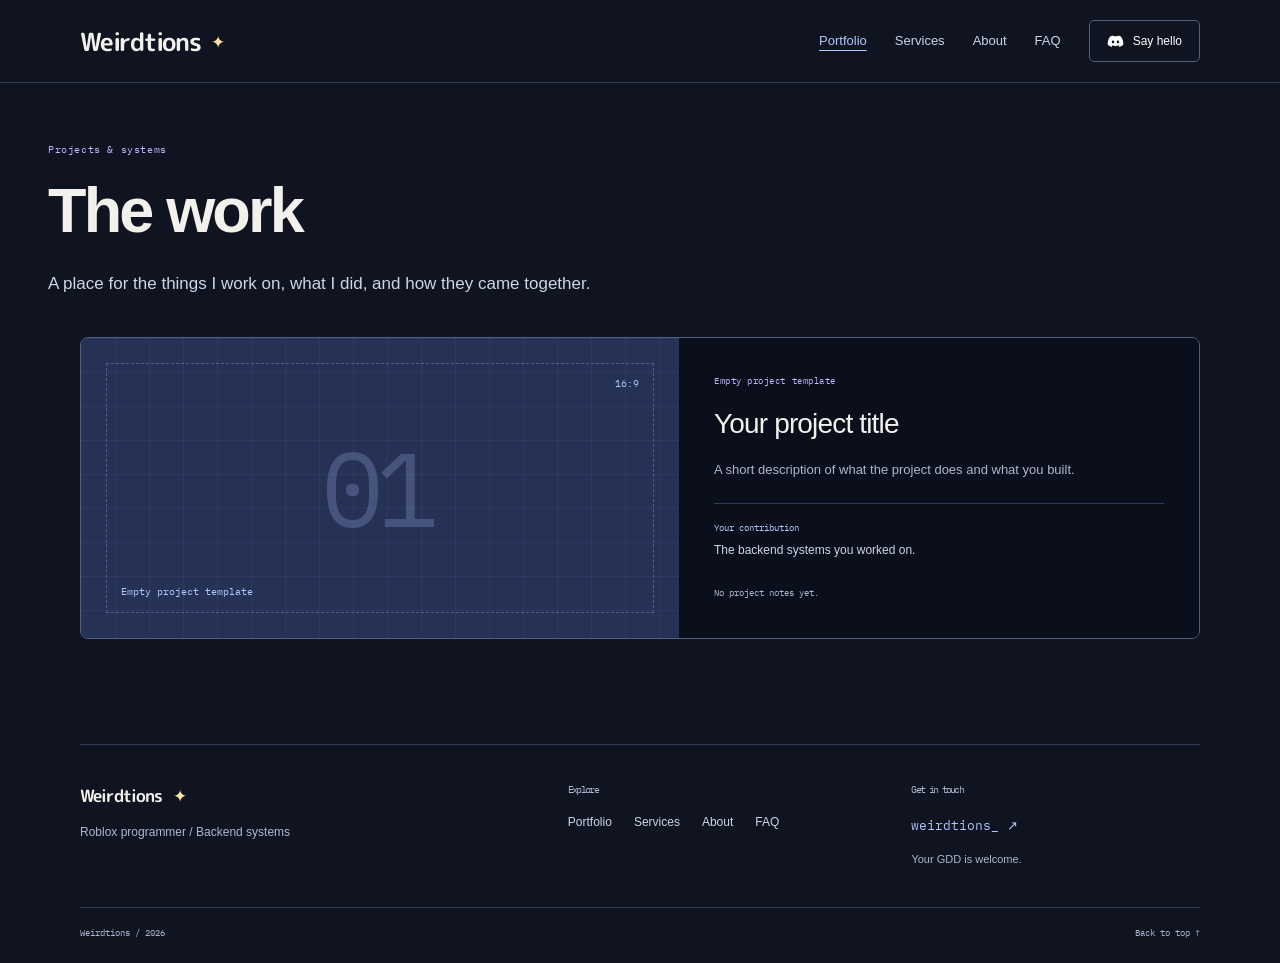
==== commit 45d4e712: "update" ====
--- a/portfolio/index.html
+++ b/portfolio/index.html
@@ -1,129 +1,29 @@
 <!doctype html>
 <html lang="en">
 <head>
-<<<<<<< HEAD
-  <meta charset="UTF-8">
-  <meta name="viewport" content="width=device-width, initial-scale=1">
-  <meta name="description" content="An editable Roblox developer portfolio template. Explore example gameplay systems, project case studies, and a commission brief builder.">
-  <meta name="theme-color" content="#f6f5ef">
-  <title>YourName — Roblox Developer</title>
-  <link rel="icon" href="assets/mark.svg" type="image/svg+xml">
-  <link rel="stylesheet" href="styles.css">
-  <script src="portfolio.js" defer></script>
-  <script src="app.js" defer></script>
-</head>
-<body>
-  <a class="skip-link" href="#main">Skip to content</a>
-  <header class="site-header">
-    <div class="container header-inner">
-      <a class="brand" href="#" aria-label="Back to home"><span class="brand-mark" aria-hidden="true"></span><span data-profile="name">YourName</span><span class="brand-suffix">.dev</span></a>
-      <button class="menu-toggle" aria-expanded="false" aria-controls="navigation">Menu <span aria-hidden="true">☰</span></button>
-      <nav id="navigation" aria-label="Main navigation">
-        <a href="#work">Work</a><a href="#expertise">Expertise</a><a href="#about">About</a>
-        <a class="nav-contact" href="#contact">Let's talk <span aria-hidden="true">↗</span></a>
-      </nav>
-    </div>
-  </header>
-  <main id="main">
-    <section class="hero container" aria-labelledby="hero-title">
-      <div class="hero-copy">
-        <div class="eyebrow"><span class="tiny-square"></span> INDEPENDENT ROBLOX DEVELOPER</div>
-        <h1 id="hero-title">Good games.<br>Great <span class="serif">systems.</span></h1>
-        <p class="hero-description" data-profile="intro">From the first interaction to the systems behind it. Thoughtful Luau scripting for worlds worth playing.</p>
-        <div class="hero-actions"><a class="button button-dark" href="#work">Explore my work <span aria-hidden="true">↗</span></a><a class="text-link" href="#contact">Have a project in mind? <span aria-hidden="true">→</span></a></div>
-        <div class="hero-note"><span class="status-dot"></span><span data-profile="availability">Portfolio template · make it yours</span></div>
-      </div>
-      <div class="playground" aria-label="Interactive illustration of a game loop">
-        <div class="playground-top"><span><span class="status-dot"></span> THE SYSTEMS PLAYGROUND</span><span class="mono">01 / 03</span></div>
-        <div class="world-wrap">
-          <div class="world-coordinate mono" aria-hidden="true">WORLD_01<br>X: 024 · Y: 008</div>
-          <img class="world-art" src="assets/world.svg" alt="An original isometric illustration of floating platforms, trees, a player, and a reward chest" width="640" height="480">
-          <div class="world-label label-player"><span class="label-dot"></span><span id="world-label">Player spawned</span></div>
-          <span class="world-label label-server"><span class="tiny-square"></span> Server logic</span>
-          <span class="compass mono" aria-hidden="true">Y ↑<br>↙ X &nbsp; Z ↘</span>
-        </div>
-        <div class="playground-bottom">
-          <div><span class="micro-label">INTERACTIVE CONCEPT</span><p id="demo-status" aria-live="polite">Every great game starts with a loop.</p></div>
-          <button id="play-demo" class="play-button" aria-label="Run the browser game loop demo"><span aria-hidden="true">▶</span> Run demo</button>
-        </div>
-        <div class="demo-track" aria-label="Game loop steps"><span class="current">01 Spawn</span><span>02 Quest</span><span>03 Reward</span></div>
-      </div>
-    </section>
-    <div class="stack-strip"><div class="container"><span class="micro-label">THE TOOLKIT</span><span>Luau <span class="stack-symbol">⌘</span></span><span>Roblox Studio <span class="stack-symbol">◇</span></span><span>Rojo <span class="stack-symbol">↔</span></span><span>Git <span class="stack-symbol">⑂</span></span><span class="stack-note">Small details. Better experiences.</span></div></div>
-
-    <section class="section container" id="work" aria-labelledby="work-title">
-      <div class="section-top"><div><p class="eyebrow">01 / SELECTED WORK</p><h2 id="work-title">A little code.<br>A lot of <span class="serif">possibilities.</span></h2></div><p class="section-intro">A closer look at the systems behind the play.<br> <span id="sample-notice">Illustrative projects — replace with your own work.</span></p></div>
-      <div class="work-toolbar"><div class="filters" role="group" aria-label="Filter projects"><button class="filter active" data-filter="all" aria-pressed="true">All work <span id="all-count">3</span></button><button class="filter" data-filter="gameplay" aria-pressed="false">Gameplay</button><button class="filter" data-filter="ai" aria-pressed="false">NPCs & AI</button><button class="filter" data-filter="ui" aria-pressed="false">UI & Systems</button></div><span id="project-count" class="mono" role="status">03 PROJECTS</span></div>
-      <div id="projects" class="project-grid"></div>
-      <noscript><p>Enable JavaScript to browse the example project cards and use the brief builder. This template includes a quest framework, a round system, and an inventory example.</p></noscript>
-      <div class="work-footnote"><span aria-hidden="true">↳</span> More than a thumbnail: open a project to explore its scope, approach, and evidence.</div>
-    </section>
-
-    <section class="expertise-section" id="expertise" aria-labelledby="expertise-title"><div class="container expertise-layout">
-      <div class="expertise-heading"><p class="eyebrow">02 / WHAT I BUILD</p><h2 id="expertise-title">The logic behind<br>the <span class="serif">good stuff.</span></h2><p>Gameplay that feels right.<br>Systems that make sense.</p><a class="text-link" href="#contact">Let's find your project's fit <span aria-hidden="true">↗</span></a></div>
-      <div class="service-list">
-        <article><span class="service-number">01</span><div><h3>Gameplay & interactions</h3><p>Game loops, progression, quests, and the little interactions that bring a world to life.</p><span class="service-tags">GAME LOOPS / QUESTS / PROGRESSION</span></div><span class="service-icon" aria-hidden="true">↗</span></article>
-        <article><span class="service-number">02</span><div><h3>NPCs & world systems</h3><p>Characters with a purpose. State-driven behavior, dialogue, and responsive world interactions.</p><span class="service-tags">STATE MACHINES / DIALOGUE / PATHFINDING</span></div><span class="service-icon" aria-hidden="true">↗</span></article>
-        <article><span class="service-number">03</span><div><h3>Interfaces & foundations</h3><p>Connect what players see to what the game does, with clear client and server responsibilities.</p><span class="service-tags">UI LOGIC / INVENTORY / CLIENT–SERVER</span></div><span class="service-icon" aria-hidden="true">↗</span></article>
-      </div>
-    </div></section>
-
-    <section class="section container about-layout" id="about" aria-labelledby="about-title">
-      <div class="about-visual"><div class="code-top"><span><i></i><i></i><i></i></span><span>developer.luau</span><span>Luau</span></div><pre aria-label="Illustrative developer profile"><code><span class="code-comment">-- A little about the builder</span>
-<span class="code-keyword">local</span> Developer = {
-  name = <span class="code-string" id="code-name">"YourName"</span>,
-  platform = <span class="code-string">"Roblox"</span>,
-  focus = {
-    <span class="code-string">"Thoughtful gameplay"</span>,
-    <span class="code-string">"Clear architecture"</span>,
-    <span class="code-string">"The small details"</span>,
-  },
-}
-
-<span class="code-keyword">return</span> Developer</code></pre><div class="code-bottom"><span class="status-dot"></span> Built with intention.<span class="mono">Ln 14, Col 1</span></div></div>
-      <div class="about-copy"><p class="eyebrow">03 / BEHIND THE CODE</p><h2 id="about-title">A builder's mindset.<br>A player's <span class="serif">perspective.</span></h2><p data-profile="about">Hi, I'm YourName. I turn game ideas into playable systems on Roblox. I care about how an interaction feels, how the code fits together, and how easy it is to keep building.</p><p data-profile="approach">My approach is simple: understand the game, define the scope, and make progress visible. A good handoff should make the next step easier.</p><div id="profile-links" class="profile-links"></div><span class="small-note" id="about-template-note">Sample bio · add your story, specialties, and profile links.</span></div>
-    </section>
-
-    <section class="container process-section" aria-labelledby="process-title"><div class="process-heading"><p class="eyebrow">04 / THE PROCESS</p><h2 id="process-title">From “what if” to <span class="serif">let's play.</span></h2></div><div class="process-grid"><article><span>01 — DISCOVER</span><h3>Start with the idea.</h3><p>Talk through your game, the system you need, and what a successful result looks like.</p></article><article><span>02 — DEFINE</span><h3>Make the scope clear.</h3><p>Agree on deliverables, milestones, budget, and the parts that are out of scope.</p></article><article><span>03 — BUILD</span><h3>See it come together.</h3><p>Review playable progress, share feedback, and test the important edge cases.</p></article><article><span>04 — HANDOFF</span><h3>Keep building.</h3><p>Receive the agreed source files, setup notes, and an explanation of how the pieces fit.</p></article></div></section>
-
-    <section id="contact" class="contact-section" aria-labelledby="contact-title"><div class="container contact-layout"><div class="contact-copy"><p class="eyebrow">05 / YOUR NEXT PROJECT</p><h2 id="contact-title">Have a world<br>in <span class="serif">mind?</span></h2><p>Let's figure out what makes it work.<br>Start with a few details about your idea.</p><div id="contact-channels"><span class="contact-placeholder">Your contact details go here.</span></div><div class="contact-note"><span aria-hidden="true">↗</span><span>A clear brief is the start of a good collaboration.</span></div></div>
-      <form id="brief-form" class="brief-form"><div class="form-heading"><h3>A good place to start</h3><span class="mono">PROJECT BRIEF</span></div><div class="form-row"><label>Your name or handle<input name="name" autocomplete="nickname" placeholder="How should I call you?" maxlength="100" required></label><label>Project type<select name="type"><option>Gameplay system</option><option>NPCs & AI</option><option>UI & inventory</option><option>Existing project support</option><option>Something else</option></select></label></div><label>What are you building?<textarea name="details" rows="3" placeholder="The idea, the system you need, and what it should do…" minlength="20" maxlength="2000" required></textarea></label><div class="form-row"><label>Budget <span class="optional">(optional)</span><input name="budget" placeholder="Amount + currency" maxlength="100"></label><label>Timeline <span class="optional">(optional)</span><input name="timeline" placeholder="A date, or flexible" maxlength="100"></label></div><button class="button button-lime" type="submit">Prepare project brief <span aria-hidden="true">↗</span></button><p class="form-disclaimer">Creates a brief to copy or download. Nothing is sent or stored.</p><div id="brief-result" hidden><label>Your brief<textarea id="brief-output" rows="7" readonly></textarea></label><div class="brief-actions"><button type="button" id="copy-brief" class="small-button">Copy brief</button><button type="button" id="download-brief" class="small-button">Download .txt</button><a id="email-brief" class="small-button" hidden>Open email draft ↗</a></div><p id="brief-feedback" role="status"></p></div></form>
-    </div></section>
-  </main>
-  <footer class="container site-footer"><a class="brand" href="#"><span class="brand-mark" aria-hidden="true"></span><span data-profile="name">YourName</span><span class="brand-suffix">.dev</span></a><span>Made for the next great idea.</span><a href="#main">Back to top ↑</a></footer>
-  <div class="template-bar" id="template-bar"><span>EDITABLE PORTFOLIO TEMPLATE</span><span>Sample projects & copy · original concept illustrations</span></div>
-  <dialog id="project-dialog" aria-labelledby="dialog-title"><button type="button" class="dialog-close" aria-label="Close project details">×</button><p class="eyebrow" id="dialog-category"></p><h2 id="dialog-title"></h2><p id="dialog-summary"></p><div id="dialog-body"></div><div id="dialog-links" class="dialog-links"></div><p class="dialog-note" id="dialog-note"></p></dialog>
-=======
   <meta charset="utf-8">
   <meta name="viewport" content="width=device-width, initial-scale=1">
   <meta name="theme-color" content="#101421">
   <meta name="color-scheme" content="dark">
-  <meta name="description" content="Weirdtions — Roblox programmer focused on backend systems.">
-  <title>Roblox scripting &amp; game systems | Weirdtions</title>
-  <link rel="icon" type="image/jpeg" href="./assets/avatar.jpg">
-  <link rel="preload" as="font" href="./assets/plex-sans.woff2" type="font/woff2" crossorigin>
-  <link rel="stylesheet" href="./styles.css">
-  <link rel="stylesheet" href="./theme.css">
-  <script src="./content.js" defer></script>
-  <script src="./projects.js" defer></script>
-  <script src="./app.js" defer></script>
+  <meta name="description" content="Projects and programming notes by Weirdtions.">
+  <title>Portfolio | Weirdtions</title>
+  <link rel="icon" type="image/jpeg" href="../assets/avatar.jpg">
+  <link rel="preload" as="font" href="../assets/plex-sans.woff2" type="font/woff2" crossorigin>
+  <link rel="stylesheet" href="../styles.css">
+  <link rel="stylesheet" href="../theme.css">
+  <script src="../content.js" defer></script>
+  <script src="../projects.js" defer></script>
+  <script src="../app.js" defer></script>
 </head>
-<body class="home" data-page="home">
+<body class="inner-page" data-page="portfolio">
   <a class="skip-link" href="#main">Skip to content</a>
   <header class="site-header" id="site-header">
-      <div class="container nav-inner"><div class="brand-side"><a class="brand" href="./index.html" aria-label="Weirdtions home">Weirdtions<span class="brand-star" aria-hidden="true">✦</span></a></div>
-      <nav class="desktop-nav" aria-label="Main navigation"><a class="nav-link"  href="./portfolio/index.html">Portfolio</a><a class="nav-link"  href="./services/index.html">Services</a><a class="nav-link"  href="./about/index.html">About</a><a class="nav-link"  href="./faq/index.html">FAQ</a>
+      <div class="container nav-inner"><div class="brand-side"><a class="brand" href="../index.html" aria-label="Weirdtions home">Weirdtions<span class="brand-star" aria-hidden="true">✦</span></a></div>
+      <nav class="desktop-nav" aria-label="Main navigation"><a class="nav-link active" aria-current="page" href="../portfolio/index.html">Portfolio</a><a class="nav-link"  href="../services/index.html">Services</a><a class="nav-link"  href="../about/index.html">About</a><a class="nav-link"  href="../faq/index.html">FAQ</a>
       <button class="hire-link" data-contact><svg class="discord-icon" viewBox="0 0 24 24" fill="currentColor" aria-hidden="true"><path d="M19.7 5.1a18 18 0 0 0-4.4-1.4l-.5 1a16 16 0 0 0-5.6 0l-.5-1a18 18 0 0 0-4.4 1.4C1.5 9.2.7 13.2 1.1 17.1a18 18 0 0 0 5.4 2.7l1.1-1.9-1.7-.8.4-.3a13 13 0 0 0 11.4 0l.4.3-1.7.8 1.1 1.9a18 18 0 0 0 5.4-2.7c.5-4.5-.8-8.4-3.2-12ZM8.5 14.6c-1 0-1.7-.9-1.7-2s.7-2 1.7-2 1.8.9 1.7 2c0 1.1-.7 2-1.7 2Zm7 0c-1 0-1.7-.9-1.7-2s.7-2 1.7-2 1.8.9 1.7 2c0 1.1-.7 2-1.7 2Z"/></svg><span>Say hello</span></button><button class="menu-toggle" aria-label="Open menu" aria-controls="mobile-menu" aria-expanded="false"><svg viewBox="0 0 24 24" fill="none" stroke="currentColor" stroke-width="1.5" aria-hidden="true"><path d="M3 6h18M3 12h18M3 18h18"/></svg></button></nav></div></header>
-  <main id="main" tabindex="-1"><section class="studio-hero"><div class="container studio-hero-grid"><div class="studio-intro"><p class="hero-kicker"><span aria-hidden="true"></span>Roblox programmer</p><h1><span class="hero-greeting">Hi, I&#39;m</span><span class="hero-name">Weirdtions<span class="name-period">.</span></span></h1><div class="hero-writing"><p>I write code for Roblox games, mostly on the backend.</p><p>I like working from a GDD. Send yours over and we can talk about the systems your game needs.</p></div><div class="hero-actions"><button class="button hero-button" data-contact><svg class="discord-icon" viewBox="0 0 24 24" fill="currentColor" aria-hidden="true"><path d="M19.7 5.1a18 18 0 0 0-4.4-1.4l-.5 1a16 16 0 0 0-5.6 0l-.5-1a18 18 0 0 0-4.4 1.4C1.5 9.2.7 13.2 1.1 17.1a18 18 0 0 0 5.4 2.7l1.1-1.9-1.7-.8.4-.3a13 13 0 0 0 11.4 0l.4.3-1.7.8 1.1 1.9a18 18 0 0 0 5.4-2.7c.5-4.5-.8-8.4-3.2-12ZM8.5 14.6c-1 0-1.7-.9-1.7-2s.7-2 1.7-2 1.8.9 1.7 2c0 1.1-.7 2-1.7 2Zm7 0c-1 0-1.7-.9-1.7-2s.7-2 1.7-2 1.8.9 1.7 2c0 1.1-.7 2-1.7 2Z"/></svg><span>Send me your GDD</span><span class="sr-only"> on Discord</span></button><a class="button ghost" href="./portfolio/index.html">Explore the portfolio <span aria-hidden="true">↗</span></a></div><dl class="hero-facts"><div><dt>My focus</dt><dd>Backend systems</dd></div><div><dt>Best place to start</dt><dd>Your GDD</dd></div></dl></div>
-      <aside class="focus-board" aria-labelledby="focus-title"><div class="focus-art"><img src="./assets/avatar.jpg" alt="Weirdtions avatar" width="568" height="568"><span>Server-side / Roblox</span></div><div class="focus-content"><header><h2 id="focus-title">Backend work</h2><p>The kind of work I&#39;d like to take on.</p></header><ul><li><h3>Player systems</h3><p>Data, inventories &amp; progression</p></li><li><h3>Game logic</h3><p>States, rules &amp; game flow</p></li><li><h3>System integration</h3><p>Connecting the pieces of a game</p></li></ul><a class="focus-link" href="./services/index.html"><span>How I work</span><span aria-hidden="true">↗</span></a><p class="focus-footnote">Roblox Studio / Luau</p></div></aside></div></section>
-      <nav class="container page-rail" aria-label="Explore the site"><p>Take a look around</p><a href="./portfolio/index.html"><strong>Portfolio<span aria-hidden="true">↗</span></strong><span>Projects &amp; what I built</span></a><a href="./services/index.html"><strong>Services<span aria-hidden="true">↗</span></strong><span>Scope, GDD &amp; getting started</span></a><a href="./about/index.html"><strong>About<span aria-hidden="true">↗</span></strong><span>A bit about me</span></a><a href="./faq/index.html"><strong>FAQ<span aria-hidden="true">↗</span></strong><span>Before we get started</span></a></nav>
-      <section class="studio-section"><div class="container"><div class="studio-heading"><div><p class="section-label">01 / Portfolio</p><h2>Selected work</h2></div><a class="section-link" href="./portfolio/index.html">All work <span aria-hidden="true">↗</span></a></div><div class="project-list home-work"><article class="work-template" aria-label="Empty project template"><div class="template-media" aria-hidden="true"><span class="template-index">01</span><span class="template-corner">16:9</span><span class="template-caption">Empty project template</span></div><div class="template-copy"><p class="eyebrow">Empty project template</p><h3>Your project title</h3><p>A short description of what the project does and what you built.</p><dl><dt>Your contribution</dt><dd>The backend systems you worked on.</dd></dl><p class="template-status">A space for your work.</p></div></article></div></div></section>
-      <section class="studio-section workflow-section"><div class="container"><div class="studio-heading"><div><p class="section-label">02 / GDD</p><h2>Working together</h2></div><a class="section-link" href="./services/index.html">The full process <span aria-hidden="true">↗</span></a></div><ol class="workflow-line"><li><span class="workflow-number">01</span><h3>Send the GDD</h3><p>Share the document, references, and the current state of the game.</p></li><li><span class="workflow-number">02</span><h3>Go through the backend work</h3><p>We&#39;ll go over what the systems need to do and how they connect to the rest of the game.</p></li><li><span class="workflow-number">03</span><h3>Agree on the scope</h3><p>We&#39;ll confirm the requirements, price and timing before starting.</p></li></ol></div></section>
-
-      <section class="container studio-contact-wrap"><div class="studio-contact"><div><p class="section-label">Have something in mind?</p><h2>Got a GDD?</h2><p>Send it over. I&#39;d like to read what you&#39;re building.</p></div><div class="contact-actions"><button class="button" data-contact><svg class="discord-icon" viewBox="0 0 24 24" fill="currentColor" aria-hidden="true"><path d="M19.7 5.1a18 18 0 0 0-4.4-1.4l-.5 1a16 16 0 0 0-5.6 0l-.5-1a18 18 0 0 0-4.4 1.4C1.5 9.2.7 13.2 1.1 17.1a18 18 0 0 0 5.4 2.7l1.1-1.9-1.7-.8.4-.3a13 13 0 0 0 11.4 0l.4.3-1.7.8 1.1 1.9a18 18 0 0 0 5.4-2.7c.5-4.5-.8-8.4-3.2-12ZM8.5 14.6c-1 0-1.7-.9-1.7-2s.7-2 1.7-2 1.8.9 1.7 2c0 1.1-.7 2-1.7 2Zm7 0c-1 0-1.7-.9-1.7-2s.7-2 1.7-2 1.8.9 1.7 2c0 1.1-.7 2-1.7 2Z"/></svg><span>Send me your GDD</span><span class="sr-only"> on Discord</span></button><a href="./services/index.html">See the process <span aria-hidden="true">↗</span></a></div><span class="contact-star" aria-hidden="true">✦</span></div></section></main>
+  <main id="main" tabindex="-1"><header class="page-heading container"><span class="eyebrow">Projects &amp; systems</span><h1>The work</h1><p class="page-subtitle">A place for the things I work on, what I did, and how they came together.</p></header><div class="container work-archive"><div class="project-list" id="project-grid"><article class="work-template" aria-label="Empty project template"><div class="template-media" aria-hidden="true"><span class="template-index">01</span><span class="template-corner">16:9</span><span class="template-caption">Empty project template</span></div><div class="template-copy"><p class="eyebrow">Empty project template</p><h3>Your project title</h3><p>A short description of what the project does and what you built.</p><dl><dt>Your contribution</dt><dd>The backend systems you worked on.</dd></dl><p class="template-status">No project notes yet.</p></div></article></div><div class="load-more-row"><button class="button ghost" id="load-more" hidden>More projects</button><p class="mono" id="project-count" role="status" aria-live="polite"></p></div></div></main>
   <footer class="site-footer" id="site-footer">
-      <div class="container"><div class="studio-footer"><div class="footer-identity"><a class="brand" href="./index.html">Weirdtions<span class="brand-star" aria-hidden="true">✦</span></a><p>Roblox programmer / Backend systems</p></div><div class="footer-pages"><h2>Explore</h2><nav aria-label="Footer"><a href="./portfolio/index.html">Portfolio</a><a href="./services/index.html">Services</a><a href="./about/index.html">About</a><a href="./faq/index.html">FAQ</a></nav></div><div class="footer-reach"><h2>Get in touch</h2><button class="footer-contact" data-contact>weirdtions_ <span aria-hidden="true">↗</span></button><p>Your GDD is welcome.</p></div></div><div class="footer-baseline"><span>Weirdtions / 2026</span><a href="#site-header">Back to top ↑</a></div></div></footer>
+      <div class="container"><div class="studio-footer"><div class="footer-identity"><a class="brand" href="../index.html">Weirdtions<span class="brand-star" aria-hidden="true">✦</span></a><p>Roblox programmer / Backend systems</p></div><div class="footer-pages"><h2>Explore</h2><nav aria-label="Footer"><a href="../portfolio/index.html">Portfolio</a><a href="../services/index.html">Services</a><a href="../about/index.html">About</a><a href="../faq/index.html">FAQ</a></nav></div><div class="footer-reach"><h2>Get in touch</h2><button class="footer-contact" data-contact>weirdtions_ <span aria-hidden="true">↗</span></button><p>Your GDD is welcome.</p></div></div><div class="footer-baseline"><span>Weirdtions / 2026</span><a href="#site-header">Back to top ↑</a></div></div></footer>
   <noscript><p>Enable JavaScript to open project notes, use filters and copy the Discord username.</p></noscript>
->>>>>>> 3fdc246 (update)
 </body>
 </html>
--- a/styles.css
+++ b/styles.css
@@ -0,0 +1,56 @@
+<<<<<<< HEAD
+:root{--paper:#f6f5ef;--ink:#243e35;--muted:#667169;--line:#daddd1;--lime:#d7eea3;--soft:#e9ecdf;--mono:ui-monospace,SFMono-Regular,Consolas,monospace;--sans:"Helvetica Neue",Arial,sans-serif}
+*{box-sizing:border-box}
+html{scroll-behavior:smooth;scroll-padding-top:100px}
+body{margin:0;background:var(--paper);color:var(--ink);font-family:var(--sans);font-size:15px;line-height:1.6;-webkit-font-smoothing:antialiased}
+button,input,select,textarea{font:inherit}button,a,input,select,textarea{-webkit-tap-highlight-color:transparent}button,a{touch-action:manipulation}
+button{cursor:pointer}a{color:inherit;text-decoration:none}button{color:inherit}img{max-width:100%;display:block}h1,h2,h3,p{margin:0}h1,h2,h3{font-weight:500}button{border:0}::selection{background:var(--lime);color:var(--ink)}[hidden]{display:none!important}
+:focus-visible{outline:3px solid #bc663b;outline-offset:5px}input:focus-visible,select:focus-visible,textarea:focus-visible{outline-offset:2px}
+.container{width:min(1240px,calc(100% - 96px));margin-inline:auto}.serif{font-family:Georgia,"Times New Roman",serif;font-style:italic;font-weight:400}.mono,.eyebrow,.micro-label{font-family:var(--mono)}.eyebrow{font-size:11px;letter-spacing:1.7px;font-weight:500}.tiny-square{display:inline-block;width:7px;height:7px;background:#ae6d48;margin-right:9px}.micro-label{font-size:10px;letter-spacing:1.2px}.status-dot{display:inline-block;width:6px;height:6px;border-radius:50%;background:#708859;flex-shrink:0}.skip-link{position:absolute;top:-100px;left:20px;padding:12px 20px;background:var(--ink);color:white;z-index:10}.skip-link:focus{top:10px}
+.site-header{border-bottom:1px solid var(--line);background:var(--paper)}.header-inner{height:89px;display:flex;align-items:center;justify-content:space-between}.brand{display:inline-flex;align-items:center;font-size:21px;font-weight:700;letter-spacing:-.9px}.brand-mark{width:25px;height:25px;display:inline-block;margin-right:13px;background:var(--ink);transform:rotate(18deg);position:relative}.brand-mark:after{content:"";position:absolute;inset:8px;background:var(--paper)}.brand-suffix{font-weight:400;color:var(--muted)}nav{display:flex;align-items:center;gap:38px;font-size:13px}nav a{transition:color .2s}nav a:hover{color:#9a562f}.nav-contact{border:1px solid var(--ink);padding:10px 17px;display:flex;gap:25px;align-items:center}.nav-contact:hover{background:var(--ink);color:var(--paper)}.menu-toggle{display:none}
+.hero{padding-block:78px 72px;display:grid;grid-template-columns:1fr 1fr;gap:56px;align-items:center}.hero-copy{padding-bottom:6px}.hero h1{font-size:clamp(52px,5.6vw,80px);letter-spacing:-4px;line-height:1.08;margin-top:27px}.hero h1 .serif{color:#4f6e4e}.hero-description{font-size:16px;color:var(--muted);max-width:380px;margin-top:26px;line-height:1.8}.hero-actions{display:flex;align-items:center;flex-wrap:wrap;gap:22px;margin-top:31px}.button{display:inline-flex;align-items:center;justify-content:space-between;gap:28px;padding:14px 22px;font-size:13px;font-weight:500;min-height:49px;transition:background .2s,transform .2s}.button:hover{transform:translateY(-2px)}.button-dark{background:var(--ink);color:var(--paper)}.button-dark:hover{background:#3c594b}.button span{font-size:20px;line-height:1}.text-link{font-size:12px;display:inline-flex;gap:15px;align-items:center;border-bottom:1px solid transparent;padding-block:4px}.text-link:hover{border-color:currentColor}.hero-note{display:flex;align-items:center;gap:9px;color:var(--muted);font-size:11px;margin-top:27px}
+.playground{background:#e9ede2;border:1px solid #cdd5c4;position:relative;transform:rotate(-1deg);box-shadow:9px 10px 0 #e9e9de}.playground-top{display:flex;justify-content:space-between;align-items:center;border-bottom:1px solid #d4dccb;padding:15px 20px;font-family:var(--mono);font-size:9px;letter-spacing:1px}.playground-top>span:first-child{display:flex;align-items:center;gap:9px}.playground-top>.mono{color:var(--muted)}.world-wrap{position:relative;overflow:hidden}.world-art{width:100%;height:auto;transition:filter .5s}.world-coordinate{position:absolute;top:20px;left:21px;font-size:8px;color:#72816e;line-height:1.7;letter-spacing:1px}.world-label{position:absolute;background:#fcfcf4;border:1px solid #cdd6c3;padding:6px 9px;font-family:var(--mono);font-size:9px;display:flex;gap:7px;align-items:center;box-shadow:2px 3px 0 #89987b18;white-space:nowrap}.label-player{left:20%;top:33%}.label-player:after{content:"";position:absolute;height:32px;width:1px;background:#87957c;bottom:-33px;right:10px}.label-dot{width:5px;height:5px;background:#c47847;border-radius:50%}.label-server{right:4%;bottom:26%;transform:rotate(1deg)}.label-server .tiny-square{width:5px;height:5px;margin:0;background:#52744d}.compass{position:absolute;bottom:10px;left:22px;color:#708069;font-size:9px;line-height:1.4}.playground-bottom{padding:16px 20px;display:flex;gap:10px;justify-content:space-between;align-items:center;border-top:1px solid #cdd5c4;background:#f0f2e8}.playground-bottom .micro-label{font-size:8px;color:#67755f}.playground-bottom p{font-size:11px;margin-top:4px;max-width:250px}.play-button{padding:10px 12px;border:1px solid #b4c0a9;background:transparent;font-size:10px;white-space:nowrap;display:flex;gap:9px;align-items:center}.play-button:hover{background:#e0e7d4}.play-button:disabled{opacity:.65;cursor:wait}.play-button span{font-size:8px}.demo-track{display:flex;background:#e2e8d9;border-top:1px solid #cdd5c4}.demo-track span{flex:1;text-align:center;padding:7px 3px;font-family:var(--mono);font-size:8px;color:#66735d}.demo-track span+span{border-left:1px solid #cdd5c4}.demo-track .current{background:#d6e3bf;color:#2f4b33}.playground[data-step="2"] .world-art{filter:saturate(1.35)}
+.stack-strip{border-block:1px solid var(--line)}.stack-strip .container{display:flex;align-items:center;justify-content:space-between;gap:20px;min-height:79px}.stack-strip .micro-label{color:var(--muted);font-size:9px}.stack-strip .container>span:not(.micro-label):not(.stack-note){font-size:14px;font-weight:500;display:flex;gap:16px;align-items:center}.stack-symbol{font-size:22px;color:#68806b}.stack-note{color:var(--muted);font-size:11px}
+.section{padding-block:91px}.section-top{display:flex;align-items:end;justify-content:space-between;gap:40px}h2{font-size:clamp(32px,3.2vw,47px);line-height:1.16;letter-spacing:-1.7px}.section-top h2,.expertise-heading h2,.about-copy h2{margin-top:20px}.section-intro{color:var(--muted);font-size:13px;max-width:360px;padding-bottom:3px;line-height:1.9}.section-intro span{font-size:11px}.work-toolbar{margin-top:35px;margin-bottom:24px;display:flex;align-items:center;justify-content:space-between;gap:15px}.filters{display:flex;gap:6px;flex-wrap:wrap}.filter{background:transparent;padding:9px 14px;font-size:11px;min-height:38px;border:1px solid transparent}.filter:hover{border-color:var(--line)}.filter.active{background:var(--ink);color:var(--paper)}.filter span{font-family:var(--mono);font-size:9px;padding-left:6px;opacity:.7}#project-count{font-size:9px;color:var(--muted);white-space:nowrap;letter-spacing:1px}.project-grid{display:grid;grid-template-columns:repeat(3,minmax(0,1fr));gap:25px}.project-card{min-width:0}.project-button{display:block;text-align:left;width:100%;background:transparent;padding:0}.project-cover{position:relative;aspect-ratio:1.45;overflow:hidden;display:flex;align-items:center;justify-content:center;border:1px solid #d2d9c9;transition:transform .25s,box-shadow .25s}.project-button:hover .project-cover{transform:translateY(-4px);box-shadow:0 8px 18px #243e3510}.cover-quest{background:#dde6d3}.cover-arena{background:#e9dccd;border-color:#dacbbb}.cover-inventory{background:#dedfeb;border-color:#d2d3e0}.project-image{width:100%;height:100%;object-fit:cover}.cover-label{position:absolute;top:15px;left:15px;z-index:2;font-family:var(--mono);font-size:8px;letter-spacing:1px}.cover-caption{position:absolute;bottom:14px;left:15px;right:15px;display:flex;justify-content:space-between;font-size:8px;font-family:var(--mono);letter-spacing:1px}.cover-arrow{position:absolute;right:14px;top:13px;font-size:17px}.quest-diagram{width:76%;height:58%;display:grid;grid-template-columns:1fr 25px 1fr;grid-template-rows:1fr 1fr;gap:17px 0;align-items:center}.diagram-node{font-family:var(--mono);font-size:9px;line-height:1.5;padding:12px 8px;text-align:center;background:#f6f6e9;border:1px solid #a5b69c;box-shadow:3px 3px #b4c2a5}.diagram-node strong{display:block;font-size:10px;font-weight:500}.diagram-node small{font-size:7px;color:#63755c}.diagram-node:first-child{grid-row:1 / 3;background:var(--ink);color:#e2edcf;padding:25px 5px}.diagram-node:first-child small{color:#c1d4ad}.diagram-connector{height:1px;background:#7b9370;position:relative}.diagram-connector:after{content:"›";position:absolute;right:-1px;top:-9px;color:#607455}.diagram-connector.lower{grid-column:2}.arena-art{width:170px;height:130px;position:relative;transform:rotate(-30deg) skewX(25deg);display:grid;grid-template-columns:repeat(3,1fr);gap:6px}.arena-tile{display:block;background:#e9b281;border:1px solid #be825c;box-shadow:4px 6px 0 #b77d59}.arena-tile:nth-child(5){background:#f6e2bd;transform:translate(-5px,-7px);box-shadow:8px 11px 0 #bf8a62}.arena-tile:nth-child(2),.arena-tile:nth-child(6){background:#c69874}.inventory-art{width:67%;background:#f2f1f7;border:1px solid #acabc0;box-shadow:6px 6px #bcbccd;padding:12px}.inventory-top{display:flex;justify-content:space-between;font-family:var(--mono);font-size:8px;padding-bottom:9px;border-bottom:1px solid #d2d0de}.inventory-slots{display:grid;grid-template-columns:repeat(4,1fr);gap:6px;margin-top:10px}.inventory-slots span{display:flex;align-items:center;justify-content:center;aspect-ratio:1;background:#e0dfeb;border:1px solid #d0cede;font-size:18px;color:#6b6783}.inventory-slots span:first-child{border:1px solid #78758e;background:#cfccdf}.project-meta{display:flex;justify-content:space-between;align-items:center;font-family:var(--mono);font-size:9px;margin-top:19px;gap:10px;color:var(--muted)}.sample-pill{font-size:8px;border:1px solid var(--line);padding:2px 5px;white-space:nowrap}.project-card h3{font-size:20px;letter-spacing:-.5px;line-height:1.35;margin-top:9px}.project-subtitle{color:var(--muted);font-size:12px;margin-top:5px}.project-tags{display:flex;gap:6px;flex-wrap:wrap;margin-top:16px}.project-tags span{font-size:9px;padding:4px 7px;background:#eeeee5;color:#59675a}.work-footnote{font-size:11px;color:var(--muted);margin-top:31px;display:flex;gap:10px}.work-footnote>span{font-size:17px;line-height:1.2}
+.expertise-section{background:#e9ece2;border-block:1px solid #dce0d3;padding-block:75px}.expertise-layout{display:grid;grid-template-columns:1fr 1.3fr;gap:90px}.expertise-heading>p:not(.eyebrow){color:var(--muted);margin-top:22px;font-size:13px}.expertise-heading .text-link{margin-top:28px}.service-list article{display:flex;align-items:start;gap:23px;padding:23px 0;border-top:1px solid #cbd3c4}.service-list article:last-child{border-bottom:1px solid #cbd3c4}.service-number{font-family:var(--mono);font-size:10px;color:#687663;padding-top:4px}.service-list h3{font-size:19px;letter-spacing:-.4px}.service-list p{font-size:12px;line-height:1.8;color:var(--muted);margin-top:9px;max-width:380px}.service-tags{display:block;font-family:var(--mono);font-size:8px;letter-spacing:.7px;margin-top:14px;color:#546a53}.service-icon{font-size:22px;margin-left:auto}
+.about-layout{display:grid;grid-template-columns:1fr 1fr;gap:95px;align-items:center}.about-visual{background:#263d34;color:#e6eddd;transform:rotate(-1deg);box-shadow:9px 10px #e3e6da;font-family:var(--mono);min-width:0}.code-top{display:flex;justify-content:space-between;padding:15px 20px;border-bottom:1px solid #47604c;font-size:9px;color:#bac5ae;gap:10px}.code-top>span:first-child{display:flex;gap:5px;align-items:center}.code-top i{width:5px;height:5px;background:#7a8d71;border-radius:50%}.code-top i:first-child{background:#d29269}.code-top>span:last-child{color:#93a28b}.about-visual pre{padding:27px 28px;font-size:12px;line-height:1.9;overflow-x:auto;margin:0}.code-comment{color:#a2b39a}.code-keyword{color:#d6b78c}.code-string{color:#c0d99e}.code-bottom{padding:11px 20px;border-top:1px solid #47604c;font-size:8px;display:flex;gap:7px;align-items:center;color:#bdcbb2}.code-bottom .mono{margin-left:auto;color:#a8b89b}.code-bottom .status-dot{background:#bed590;width:5px;height:5px}.about-copy>p:not(.eyebrow){font-size:13px;color:var(--muted);margin-top:22px;line-height:1.9}.profile-links{display:flex;gap:20px;margin-top:20px;font-size:12px}.profile-links a{border-bottom:1px solid var(--line);padding-block:4px}.small-note{display:block;color:var(--muted);font-size:10px;margin-top:16px}.process-section{padding-bottom:90px}.process-heading{display:flex;align-items:center;justify-content:space-between;gap:24px;border-top:1px solid var(--line);padding-top:43px}.process-heading h2{font-size:31px}.process-grid{display:grid;grid-template-columns:repeat(4,1fr);gap:33px;margin-top:38px}.process-grid article{border-left:1px solid var(--line);padding-left:20px}.process-grid article>span{font-family:var(--mono);font-size:9px;letter-spacing:1px;color:#68795c}.process-grid h3{font-size:17px;margin-top:12px;letter-spacing:-.3px}.process-grid p{font-size:12px;color:var(--muted);line-height:1.8;margin-top:9px}
+.contact-section{background:var(--ink);color:#f2f3e8;padding-block:78px}.contact-layout{display:grid;grid-template-columns:.85fr 1.15fr;gap:100px}.contact-copy .eyebrow{color:#c2d2b9}.contact-copy h2{font-size:clamp(60px,6vw,83px);letter-spacing:-3px;margin-top:28px;line-height:1.04}.contact-copy h2 .serif{color:var(--lime)}.contact-copy>p:not(.eyebrow){font-size:14px;color:#c3cebf;line-height:1.85;margin-top:23px}#contact-channels{display:flex;flex-direction:column;align-items:start;gap:9px;margin-top:26px;overflow-wrap:anywhere}.contact-placeholder{font-size:12px;color:#c3cebf;border-bottom:1px solid #526a57;padding-block:4px}.contact-link{font-size:14px;color:var(--lime);padding:6px 0;border-bottom:1px solid #6b805f;max-width:100%;text-align:left;background:transparent}.contact-note{display:flex;gap:15px;margin-top:40px;color:#becbb4;max-width:255px;font-size:11px}.contact-note>span:first-child{font-size:25px;line-height:1.4;color:var(--lime)}.brief-form{background:#30493d;border:1px solid #536851;padding:28px 30px}.form-heading{display:flex;align-items:center;justify-content:space-between;gap:15px;margin-bottom:25px}.form-heading h3{font-size:19px;letter-spacing:-.4px}.form-heading .mono{font-size:8px;color:#c4d0b9;letter-spacing:.7px}.form-row{display:grid;grid-template-columns:1fr 1fr;gap:17px}label{display:block;font-size:11px;color:#e1e8d9;margin-bottom:16px}.optional{color:#bdcbb4;font-size:10px}input,select,textarea{display:block;border:1px solid #62745b;background:#2b4237;color:#f2f3e8;width:100%;padding:10px 12px;border-radius:0;font-size:12px;margin-top:7px;min-height:41px}input::placeholder,textarea::placeholder{color:#b6c4af;opacity:1}textarea{resize:vertical;line-height:1.7}select{color-scheme:dark;padding-right:5px}.button-lime{background:var(--lime);color:var(--ink);width:100%;margin-top:3px}.button-lime:hover{background:#e3f5be}.form-disclaimer{font-size:10px;color:#c0cdb6;margin-top:12px;text-align:center}#brief-result{margin-top:25px;padding-top:20px;border-top:1px solid #607455}.brief-actions{display:flex;gap:10px;flex-wrap:wrap}.small-button{background:transparent;border:1px solid #a0b38d;color:#e6efd9;font-size:11px;padding:8px 12px}.small-button:hover{background:#435d46}#brief-feedback{font-size:11px;color:var(--lime);margin-top:10px}.site-footer{display:flex;align-items:center;justify-content:space-between;gap:25px;padding-block:34px}.site-footer .brand{font-size:17px}.site-footer .brand-mark{width:20px;height:20px;margin-right:11px}.site-footer .brand-mark:after{inset:6px}.site-footer>span,.site-footer>a:last-child{font-size:11px;color:var(--muted)}.template-bar{border-top:1px solid var(--line);display:flex;justify-content:center;flex-wrap:wrap;gap:8px 24px;padding:11px 20px;color:var(--muted);font-size:9px}.template-bar>span:first-child{font-family:var(--mono);letter-spacing:1px}
+dialog{width:min(680px,calc(100% - 32px));max-height:85dvh;border:1px solid var(--line);padding:44px;background:var(--paper);color:var(--ink);overflow:auto}dialog::backdrop{background:#14281ee0;backdrop-filter:blur(5px)}body:has(dialog[open]){overflow:hidden}.dialog-close{position:absolute;right:14px;top:10px;width:40px;height:40px;background:transparent;font-size:29px}.dialog-close:hover{background:var(--soft)}dialog h2{font-size:34px;margin-top:17px;max-width:510px}#dialog-summary{margin-top:17px;font-size:14px;color:var(--muted)}#dialog-body section{margin-top:22px;padding-top:20px;border-top:1px solid var(--line)}#dialog-body h3{font-size:13px;margin-bottom:6px}#dialog-body p{font-size:13px;color:var(--muted);line-height:1.8}.dialog-links{display:flex;gap:12px;flex-wrap:wrap;margin-top:24px}.dialog-links a{border:1px solid var(--line);padding:8px 13px;font-size:12px}.dialog-links a:hover{background:var(--soft)}.dialog-note{font-size:11px;color:#785736;background:#eee9dc;padding:12px 15px;margin-top:22px}.empty-state{grid-column:1 / -1;padding:45px 20px;background:var(--soft);color:var(--muted);font-size:14px}
+@media(min-width:1500px){.hero{padding-block:95px 85px}}
+@media(max-width:1100px){.container{width:calc(100% - 64px)}.hero{gap:30px;padding-block:62px}.hero h1{font-size:62px;letter-spacing:-3px}.hero-actions{gap:13px}.hero-actions .text-link{font-size:11px}.playground-bottom{padding:13px}.playground-bottom p{font-size:10px}.stack-note{display:none}.expertise-layout{gap:50px}.about-layout{gap:50px}.contact-layout{gap:55px}.brief-form{padding:25px}.form-heading .mono{display:none}.project-card h3{font-size:18px}.project-grid{gap:18px}.diagram-node strong{font-size:8px}.diagram-node small{font-size:6px}.inventory-art{width:73%}}
+@media(max-width:800px){.container{width:calc(100% - 40px)}.header-inner{height:75px}nav{gap:25px}.hero{gap:40px;grid-template-columns:1fr;padding-block:50px}.hero-copy{max-width:600px}.hero h1{font-size:76px;letter-spacing:-4px}.hero-description{max-width:440px}.hero-actions{gap:25px}.playground{width:min(100%,560px);justify-self:center}.playground-bottom p{font-size:12px}.stack-strip .container{gap:15px;min-height:70px}.stack-strip .container>span:not(.micro-label):not(.stack-note){font-size:12px;gap:6px}.stack-strip .micro-label{font-size:8px}.section{padding-block:65px}.section-top{align-items:start}.section-intro{max-width:265px;font-size:12px}.section-intro br{display:none}.section-top h2{font-size:37px}.project-grid{grid-template-columns:repeat(2,minmax(0,1fr));gap:30px 20px}.project-cover{aspect-ratio:1.4}.project-card h3{font-size:20px}.expertise-section{padding-block:55px}.expertise-layout{grid-template-columns:1fr;gap:35px}.expertise-heading .text-link{margin-top:16px}.service-list p{max-width:none}.about-layout{grid-template-columns:1fr;gap:45px}.about-visual{max-width:570px;width:100%;justify-self:center}.about-copy h2{font-size:40px}.about-copy>p:not(.eyebrow){max-width:570px}.process-heading{align-items:start;flex-direction:column;gap:16px}.process-grid{grid-template-columns:1fr 1fr;gap:30px}.process-section{padding-bottom:65px}.contact-layout{grid-template-columns:1fr;gap:40px}.contact-copy h2{font-size:72px}.contact-copy h2 br{display:none}.contact-note{margin-top:22px;max-width:none}.brief-form{max-width:600px;width:100%}.form-heading .mono{display:block}.site-footer>span{display:none}}
+@media(max-width:540px){html{scroll-padding-top:25px}.container{width:calc(100% - 36px)}.header-inner{height:73px}.brand{font-size:19px}.brand-mark{width:23px;height:23px;margin-right:10px}.brand-mark:after{inset:7px}.menu-toggle{display:flex;gap:15px;align-items:center;padding:10px 0 10px 12px;font-size:12px;background:transparent;min-height:44px}.site-header{position:relative;z-index:5}nav{display:none;position:absolute;top:73px;left:0;right:0;background:var(--paper);border-bottom:1px solid var(--line);padding:20px;box-shadow:0 10px 15px #243e350a}nav.is-open{display:flex;flex-direction:column;align-items:stretch;gap:6px}nav>a{padding:12px 15px}nav .nav-contact{margin-top:5px;justify-content:space-between}.hero{padding-block:43px;gap:39px}.eyebrow{font-size:9px;letter-spacing:1.3px}.hero h1{font-size:61px;letter-spacing:-3.4px;margin-top:22px}.hero-description{font-size:14px;margin-top:21px;max-width:335px}.hero-actions{gap:13px;margin-top:25px;align-items:start;flex-direction:column}.hero-actions .text-link{font-size:12px}.button{padding:13px 19px}.hero-note{margin-top:20px;font-size:10px}.playground{transform:rotate(-.6deg);box-shadow:5px 6px #e9e9de}.playground-top{font-size:8px;padding:13px}.playground-top>span:first-child{gap:6px}.world-coordinate{top:12px;left:13px;font-size:7px}.world-label{font-size:7px;padding:5px 6px}.label-player{left:12%;top:32%}.label-server{right:3%;bottom:22%}.compass{left:13px;font-size:8px}.playground-bottom p{font-size:10px;max-width:190px}.playground-bottom .micro-label{font-size:7px}.play-button{font-size:9px;padding:9px}.stack-strip .container{flex-wrap:wrap;justify-content:space-between;gap:8px 18px;padding-block:17px}.stack-strip .micro-label{width:100%}.stack-strip .container>span:not(.micro-label):not(.stack-note){font-size:10px}.stack-symbol{font-size:16px}.section-top{flex-direction:column;gap:18px}.section-top h2{font-size:37px;letter-spacing:-1.6px;margin-top:15px}.section-intro{max-width:none}.section{padding-block:55px}.work-toolbar{margin-top:23px;gap:10px;align-items:start;flex-direction:column}.filters{gap:3px}.filter{font-size:10px;padding:8px 10px}.project-grid{grid-template-columns:1fr;gap:33px}.project-cover{aspect-ratio:1.5}.project-card h3{font-size:23px}.project-meta{margin-top:15px}.project-tags{margin-top:11px}.quest-diagram{width:72%;height:58%}.diagram-node strong{font-size:11px}.diagram-node small{font-size:8px}.arena-art{width:180px;height:135px}.inventory-art{width:65%;max-width:240px}.inventory-slots span{font-size:20px}.inventory-top{font-size:9px}.work-footnote{font-size:10px}.expertise-heading h2{font-size:38px}.service-list article{gap:15px}.service-list h3{font-size:18px}.service-tags{font-size:7px;letter-spacing:.3px}.about-visual pre{font-size:11px;padding:22px 18px}.code-top{padding:13px}.code-bottom{padding:11px 13px;font-size:7px}.about-copy h2{font-size:36px}.process-heading h2{font-size:31px}.process-grid{gap:25px 16px}.process-grid article{padding-left:12px}.process-grid article>span{font-size:8px;letter-spacing:.7px}.process-grid h3{font-size:16px}.process-grid p{font-size:11px}.contact-section{padding-block:55px}.contact-copy h2{font-size:62px;margin-top:22px}.contact-copy h2 br{display:block}.brief-form{padding:22px 18px}.form-heading h3{font-size:18px}.form-heading .mono{font-size:7px}.form-row{grid-template-columns:1fr;gap:0}input,select,textarea{font-size:16px}.brief-form label{font-size:11px}.site-footer{padding-block:27px;gap:15px}.site-footer>a:last-child{font-size:10px}.template-bar{font-size:8px;text-align:center}dialog{padding:37px 24px 26px}dialog h2{font-size:29px}}
+@media(prefers-reduced-motion:reduce){html{scroll-behavior:auto}*,*:before,*:after{animation:none!important;transition:none!important}.button:hover,.project-button:hover .project-cover{transform:none}}
+=======
+@font-face{font-family:Plex;src:url('assets/plex-sans.woff2') format('woff2');font-weight:100 700;font-style:normal;font-display:swap}
+@font-face{font-family:Plex Mono;src:url('assets/plex-mono.woff2') format('woff2');font-weight:400;font-style:normal;font-display:swap}
+
+*{box-sizing:border-box}html{scroll-behavior:smooth;scroll-padding-top:80px}body{margin:0;background:var(--bg);color:var(--ink);font:var(--text-size)/1.5 var(--sans);font-variant-numeric:tabular-nums}body:after{content:'';position:fixed;inset:0;z-index:90;pointer-events:none;opacity:.035;background-image:url("data:image/svg+xml,%3Csvg xmlns='http://www.w3.org/2000/svg' width='200' height='200'%3E%3Cfilter id='noise'%3E%3CfeTurbulence type='fractalNoise' baseFrequency='.85' numOctaves='2' stitchTiles='stitch'/%3E%3C/filter%3E%3Cpath fill='%23fff' filter='url(%23noise)' opacity='.6' d='M0 0h200v200H0z'/%3E%3C/svg%3E")}::selection{background:var(--accent);color:var(--bg)}a{color:inherit;text-decoration:none}button,input,textarea{font:inherit}button{color:inherit;cursor:pointer}button,a{-webkit-tap-highlight-color:transparent}button{border-radius:var(--button-radius)}button:disabled{cursor:default}img{display:block;max-width:100%;height:auto}h1,h2,h3,p,figure,blockquote{margin:0}ul,ol{padding:0;margin:0}h1,h2,h3{font-weight:700}a,button{touch-action:manipulation}:focus-visible{outline:2px solid var(--accent);outline-offset:5px}[hidden]{display:none!important}.container{max-width:var(--content-width);margin:auto;padding:0 var(--gutter)}.mono,.eyebrow{font:11px/1.6 var(--mono);letter-spacing:.06em}.eyebrow{text-transform:uppercase;color:var(--muted)}.muted{color:var(--muted)}.accent{color:var(--accent)}.green{color:var(--success)}.sr-only{position:absolute;width:1px;height:1px;padding:0;margin:-1px;overflow:hidden;clip-path:inset(50%);white-space:nowrap;border:0}.skip-link{position:fixed;left:20px;top:-80px;z-index:100;background:var(--ink);color:var(--bg);padding:12px 20px}.skip-link:focus{top:12px}.text-link{border-bottom:1px solid var(--accent);transition:color .2s}.text-link:hover{color:var(--accent)}.arrow{color:var(--accent);display:inline-block;transition:transform .3s var(--ease)}a:hover .arrow,button:hover .arrow{transform:translateX(5px)}
+.site-header{position:sticky;top:0;z-index:40;height:61px;background:var(--nav-bg);backdrop-filter:blur(10px)}.home .site-header{background:var(--nav-home-bg)}.nav-inner{display:flex;justify-content:space-between;align-items:stretch;height:61px}.brand-side{display:flex;align-items:center;gap:24px}.brand{font-size:16px;font-weight:700;text-transform:uppercase;letter-spacing:.01em;white-space:nowrap}.brand:hover{color:var(--accent)}.brand-meta{display:flex;align-items:center;gap:7px;color:var(--muted);font:10px var(--mono);letter-spacing:.04em}.status-dot{width:6px;height:6px;flex-shrink:0;display:inline-block;background:var(--accent);border-radius:50%}.desktop-nav{display:flex;align-items:stretch}.nav-link{position:relative;display:flex;align-items:center;padding:18px;font-size:12px;font-weight:500;letter-spacing:.08em;text-transform:uppercase;isolation:isolate;overflow:hidden}.nav-link:before{content:'';position:absolute;inset:0;background:var(--ink);z-index:-1;transform:scaleY(0);transform-origin:bottom;transition:transform .3s var(--ease)}.nav-link:hover{color:var(--bg)}.nav-link:hover:before{transform:scaleY(1)}.nav-link.active{color:var(--accent);box-shadow:inset 0 -2px var(--accent)}.nav-link.active:hover{color:var(--bg)}.hire-link{border:0;display:flex;align-items:center;gap:8px;padding:0 19px;background:var(--fill);color:var(--button-text);font-size:12px;text-transform:uppercase;font-weight:500;letter-spacing:.07em}.hire-link:hover{background:var(--action-hover)}.hire-handle{font:10px var(--mono);text-transform:none;letter-spacing:0;opacity:.9}.discord-icon{width:17px;height:17px;flex:none}.menu-toggle{display:none;align-items:center;justify-content:center;width:52px;border:0;background:none}.menu-toggle svg{width:23px;height:23px}
+.hero{position:relative;overflow:hidden;margin-top:-61px;padding-top:61px}.hero-backdrop{position:absolute;inset:0;pointer-events:none;background:linear-gradient(90deg,var(--bg) 0%,var(--hero-near) 35%,var(--hero-far) 100%),linear-gradient(0deg,var(--bg),transparent 70%),var(--hero-image) center 40%/cover;opacity:.42;filter:blur(2px);mask-image:linear-gradient(#000 60%,transparent 100%)}.hero-grid{position:relative;display:grid;grid-template-columns:minmax(0,1fr) minmax(420px,540px);gap:clamp(48px,6vw,88px);align-items:start;padding-top:44px;padding-bottom:40px}.hero-left{min-width:0}.hero-note{margin-bottom:22px;font-size:15px;line-height:1.5;color:var(--soft)}.identity{display:flex;align-items:center;gap:22px}.avatar{width:var(--avatar-size);height:var(--avatar-size);flex:0 0 auto;border-radius:50%;object-fit:cover;box-shadow:0 0 0 3px var(--bg),0 0 0 5px var(--accent)}.identity-copy{display:flex;flex-direction:column;align-items:flex-start;gap:10px}.identity-name{font-size:17px;font-weight:600}.credentials{font-size:13.5px;line-height:1.45;color:var(--soft);margin-top:-4px;display:flex;flex-direction:column;gap:2px}.credentials strong{color:var(--ink);font-weight:600}.credential-row{display:grid;grid-template-columns:2.8em 1fr;gap:4px}.credential-row em{font-style:normal;color:var(--muted)}.availability{padding:5px 12px;border:1px solid var(--accent-border);border-radius:999px;color:var(--accent-secondary);font-size:13.5px;font-weight:600}.hero h1{margin-top:26px;font-size:clamp(52px,6vw,88px);line-height:.95;letter-spacing:-.035em}.hero-subtitle{display:block;margin-top:20px;font-size:clamp(18px,1.6vw,22px);font-weight:400;line-height:1.45;letter-spacing:0;color:var(--soft)}.hero-description{margin-top:2px;max-width:40ch;font-size:clamp(18px,1.6vw,22px);line-height:1.45;color:var(--soft)}.button-row{display:flex;flex-wrap:wrap;gap:10px;margin-top:30px}.button{border-radius:var(--button-radius);position:relative;display:inline-flex;align-items:center;justify-content:center;gap:10px;border:0;background:var(--fill);padding:15px 22px;color:var(--button-text);font-size:15px;line-height:1.5;font-weight:600;transition:background .2s,color .2s}.button:hover{background:var(--action-hover)}.button.ghost{background:transparent;color:var(--ink);box-shadow:inset 0 0 0 1px var(--outline)}.button.ghost:hover{background:var(--ink);color:var(--bg)}.button-handle{padding-left:10px;margin-left:2px;box-shadow:inset 1px 0 var(--outline);font:13px var(--mono);font-weight:400}.hero-footnote{margin-top:14px;color:var(--muted);font-size:14px}.hero-stats{display:grid;grid-template-columns:repeat(2,minmax(0,1fr));gap:26px 36px;margin-top:44px}.stat{display:flex;flex-direction:column;gap:6px}.stat-label{color:var(--muted);font-size:14.5px}.stat-value{font-size:clamp(34px,3.2vw,46px);font-weight:700;line-height:1;letter-spacing:-.03em}.stat-caption{color:var(--soft);font-size:14px}
+.board{background:var(--board-bg);backdrop-filter:blur(8px);border:1px solid var(--line-soft);border-radius:var(--board-radius);overflow:hidden}.board-head{display:flex;align-items:flex-end;justify-content:space-between;gap:16px;padding:20px 22px 16px}.board-head .muted{font-size:13.5px;display:block;margin-bottom:6px}.board-head h2{font-size:19px;line-height:1.15;letter-spacing:-.01em}.board-head p{margin-top:4px;color:var(--muted);font-size:13.5px}.board-head a{flex:none;font-size:13.5px;font-weight:600;border-bottom:1px solid var(--outline-soft)}.board-head a:hover{color:var(--accent)}.board-pin{display:grid;grid-template-columns:30px minmax(0,1fr) 16px;gap:12px;align-items:center;padding:11px 22px;border-top:1px solid var(--line-soft);background:var(--accent-tint);box-shadow:inset 3px 0 var(--accent)}.board-pin strong{display:block;font-size:15px;font-weight:600}.board-pin small{display:block;margin-top:2px;color:var(--muted);font-size:13px;line-height:1.4}.board-pin small em{color:var(--accent);font-style:normal;font-weight:600}.board-pin .arrow{font-size:13px;color:var(--muted)}.system-icon{width:30px;height:30px;flex:none;display:grid;place-items:center;border-radius:8px;background:var(--tile,var(--icon-bg));color:var(--tile-ink,var(--soft))}.system-icon svg{width:19px;height:19px}.board-pin:hover{background:var(--accent-tint-hover)}.board-columns,.board-row{display:grid;grid-template-columns:34px minmax(0,1fr) auto 16px;gap:12px;align-items:center;padding:0 22px}.board-columns{height:34px;border-top:1px solid var(--line-soft);color:var(--muted);font-size:12px;letter-spacing:.04em}.board-columns span:nth-child(3){text-align:right}.board-list{list-style:none}.board-list li{border-top:1px solid var(--line-soft)}.board-row{height:46px;transition:background .2s;border:0;background:none;width:100%;text-align:left;color:inherit;font:inherit}.board-list li:first-child .board-row{background:var(--accent-tint)}.board-row:hover{background:var(--surface-hover)!important}.board-rank{color:var(--muted);font-size:14px;font-weight:600}.board-list li:first-child .board-rank{color:var(--accent)}.board-system{display:flex;align-items:center;gap:12px;min-width:0}.board-system b{font-size:15px;font-weight:500;white-space:nowrap;overflow:hidden;text-overflow:ellipsis}.board-row:hover .board-system b{color:var(--accent)}.board-type{color:var(--success);font-size:15px;font-weight:600;text-align:right}.board-row .arrow{color:var(--muted-faint);font-size:13px}.board-foot{padding:14px 22px 16px;border-top:1px solid var(--line-soft);color:var(--muted);font-size:13.5px;line-height:1.5}
+.page-directory{display:grid;grid-template-columns:1.1fr repeat(6,minmax(0,1fr));gap:22px 28px;padding-top:26px;padding-bottom:54px;position:relative}.page-directory:before{content:'';position:absolute;top:0;left:var(--gutter);right:var(--gutter);height:1px;background:var(--line-soft)}.directory-lead,.directory-link{display:flex;flex-direction:column;gap:6px}.page-directory b{font-size:15px;font-weight:600}.page-directory p,.page-directory span:not(.arrow){color:var(--muted);font-size:13.5px;line-height:1.5}.directory-link b{display:flex;gap:8px;align-items:center}.directory-link:hover b{color:var(--accent)}
+.home-section{padding:40px 0}.section-head{display:flex;justify-content:space-between;align-items:center;gap:20px;padding:16px 0}.section-head h2{font-size:clamp(22px,2.3vw,32px);text-transform:uppercase;letter-spacing:-.01em;line-height:1}.section-head .mono{color:var(--muted)}.outline-link{display:inline-flex;align-items:center;gap:10px;padding:9px 15px;border:1px solid var(--ink);font:11px var(--mono);letter-spacing:.1em;text-transform:uppercase;white-space:nowrap}.outline-link:hover{background:var(--fill);border-color:var(--fill);color:var(--button-text)}.outline-link:hover .arrow{color:var(--button-text)}.credential-grid{display:grid;grid-template-columns:repeat(3,minmax(0,1fr));gap:2px;margin-top:30px}.credential-card{display:flex;flex-direction:column;gap:8px;padding:24px;background:var(--surface)}.credential-card .muted{font-size:14px}.credential-card h3{font-size:clamp(19px,1.6vw,22px);line-height:1.15;letter-spacing:-.01em}.credential-card p{color:var(--soft);font-size:14px;line-height:1.55}.release-list{display:grid;gap:18px;margin-top:38px}.release{display:grid;grid-template-columns:minmax(0,1.15fr) minmax(0,1fr);background:var(--surface)}.release-media{position:relative;overflow:hidden;background:var(--surface-deep);padding:0;border:0;display:block;text-align:left;min-width:0}.release-media img{width:100%;height:100%;aspect-ratio:16/9;object-fit:cover;transition:transform .5s var(--ease)}.release:hover .release-media img{transform:scale(1.04)}.media-label{position:absolute;left:14px;bottom:14px;background:var(--media-label-bg);padding:5px 8px;font:10px var(--mono);color:var(--soft);text-transform:uppercase}.media-open{position:absolute;right:16px;top:16px;display:grid;place-items:center;width:34px;height:34px;border:1px solid var(--outline);background:var(--media-control-bg);font-size:21px}.release-body{display:flex;flex-direction:column;justify-content:center;align-items:flex-start;gap:14px;padding:30px 34px}.release-tag{display:flex;align-items:center;gap:9px;color:var(--accent);font-size:13.5px;font-weight:600}.release-tag .status-dot{background:var(--success);width:8px;height:8px}.release h3{font-size:clamp(26px,2.5vw,38px);text-transform:uppercase;line-height:1;letter-spacing:-.01em}.release p{color:var(--soft);font-size:15px;line-height:1.6;max-width:46ch}.release-facts{display:flex;gap:30px;margin:2px 0 0}.release-facts div{display:flex;flex-direction:column}.release-facts strong{color:var(--success);font-size:28px;line-height:1;font-weight:700}.release-facts span{margin-top:6px;color:var(--muted);font-size:13px}.release-body .button{padding:13px 18px;font-size:14px}.release-body .button-row{margin-top:4px}.showcase-grid{display:grid;grid-template-columns:2fr 1fr;gap:26px;margin-top:34px}.showcase-main{grid-row:span 2}.showcase-item{display:flex;flex-direction:column;gap:14px}.showcase-media{position:relative;overflow:hidden;border:0;padding:0;background:var(--surface);aspect-ratio:16/9;width:100%}.showcase-media img{width:100%;height:100%;object-fit:cover;transition:transform .5s var(--ease)}.showcase-media:hover img{transform:scale(1.04)}.showcase-caption{display:flex;justify-content:space-between;gap:12px;font-size:12px;font-weight:600;text-transform:uppercase}.showcase-main .showcase-caption{font-size:23px}.showcase-caption small{color:var(--muted);font:11px var(--mono);font-weight:400;white-space:nowrap}.media-preview{position:absolute;inset:0;margin:auto;display:grid;place-items:center;width:58px;height:58px;background:var(--accent);color:#fff;font-size:24px;transition:transform .3s}.showcase-main .media-preview{width:84px;height:84px;font-size:36px}.showcase-media:hover .media-preview{transform:scale(1.1)}.section-door{display:grid;grid-template-columns:1fr auto;gap:8px 20px;margin-top:34px;padding:22px 26px;background:var(--surface);transition:background .25s}.section-door .mono{color:var(--muted);text-transform:uppercase}.section-door b{font-size:clamp(22px,2vw,30px);text-transform:uppercase;line-height:1}.section-door .arrow{grid-column:2;grid-row:1/span 2;align-self:center;font-size:30px}.section-door:hover{background:var(--fill)}.section-door:hover .mono,.section-door:hover .arrow{color:var(--button-text)}.section-intro{color:var(--muted);max-width:72ch;font-size:15px;line-height:1.7;margin:22px 0 34px}.quote-lead{margin:34px 0 0;padding-left:26px;border-left:2px solid var(--accent)}.quote-lead blockquote{font-size:clamp(24px,3vw,40px);font-weight:700;line-height:1.04;text-transform:uppercase;letter-spacing:-.012em;max-width:30ch}.quote-lead figcaption{margin-top:18px;color:var(--muted);font:11px/1.6 var(--mono);text-transform:uppercase;letter-spacing:.06em}.quote-grid{display:grid;grid-template-columns:1fr 1fr;gap:2px;margin-top:34px}.quote-card{padding:30px 28px;background:var(--surface);display:flex;flex-direction:column;gap:24px}.quote-card:before{content:'“';height:30px;font-size:60px;line-height:.78;color:var(--accent);font-weight:700}.quote-card p{font-size:15px;line-height:1.6;font-weight:500}.quote-card .mono{margin-top:auto;color:var(--muted)}.off-grid{display:grid;grid-template-columns:repeat(4,minmax(0,1fr));gap:2px;margin-top:30px}.off-card{display:flex;flex-direction:column;gap:8px;background:var(--surface);padding:24px 24px 26px}.off-card span{color:var(--muted);font-size:14px}.off-card b{font-size:clamp(30px,2.8vw,40px);letter-spacing:-.02em;line-height:1}
+.contact-section{padding:58px 0 30px}.contact-grid{display:grid;grid-template-columns:1.45fr 1fr;gap:48px}.contact-copy{padding-bottom:56px}.contact-copy .eyebrow{display:block;max-width:65ch;margin-bottom:18px;line-height:1.8}.contact-copy h2{font-size:clamp(32px,4vw,54px);line-height:1;text-transform:uppercase;letter-spacing:-.01em}.contact-copy em{font-style:normal;color:var(--accent)}.contact-links{display:flex;flex-direction:column;justify-content:center;gap:2px}.contact-link{display:flex;align-items:center;gap:10px;text-align:left;padding:22px;border:0;background:var(--surface);font-size:13px;letter-spacing:.06em;text-transform:uppercase;font-weight:600}.contact-link:hover{background:var(--ink);color:var(--bg)}.contact-link span:last-child{margin-left:auto;font-weight:400;color:var(--muted);text-transform:none;letter-spacing:0}.site-footer{padding:30px 0 16px}.footer-nav{display:grid;grid-template-columns:1fr 1fr 1fr;gap:36px;padding-top:26px;border-top:1px solid var(--line);padding-bottom:30px}.footer-nav h2{font:11px var(--mono);color:var(--muted);text-transform:uppercase;letter-spacing:.08em;margin-bottom:15px}.footer-nav ul{list-style:none;display:grid;gap:8px}.footer-nav a{font-size:13px;color:var(--soft)}.footer-nav a:hover{color:var(--accent)}.footer-hire{margin-top:20px;background:none;border:0;padding:0;font-size:13px;color:var(--accent)}.footer-bottom{padding-top:18px;border-top:1px solid var(--line);display:flex;justify-content:space-between;gap:20px;font:10px/1.7 var(--mono);color:var(--muted);letter-spacing:.03em}.footer-bottom a:hover{color:var(--ink)}.footer-bottom .brand-meta{color:var(--muted)}
+.page-heading{padding:48px 0 28px}.page-heading .eyebrow{display:block;margin-bottom:18px;color:var(--accent)}.page-heading h1{font-size:clamp(42px,5.8vw,78px);line-height:.98;letter-spacing:-.02em;text-transform:uppercase;max-width:18ch}.page-subtitle{font-size:16.5px;line-height:1.7;color:var(--muted);max-width:74ch;margin-top:26px}.page-subtitle strong{color:var(--ink);font-weight:600}.page-section{padding-bottom:48px}.page-section .section-head{margin-top:12px;border-top:1px solid var(--line)}.page-section .section-head h2{font-size:14px;letter-spacing:.1em}.page-content{padding-top:20px}.project-grid{display:grid;grid-template-columns:repeat(3,minmax(0,1fr));gap:2px}.project-card{display:flex;flex-direction:column;background:var(--surface);overflow:hidden;text-align:left;border:0;padding:0;color:var(--ink);transition:background .2s}.project-card:hover{background:var(--surface-raised)}.project-thumb{aspect-ratio:16/9;position:relative;overflow:hidden}.project-thumb img{width:100%;height:100%;object-fit:cover;transition:transform .5s var(--ease)}.project-card:hover img{transform:scale(1.04)}.project-card-body{padding:23px 24px 25px;display:flex;flex-direction:column;gap:14px;flex:1}.project-card .eyebrow{color:var(--accent);font-size:10px}.project-card h3{font-size:23px;line-height:1.1;text-transform:uppercase;letter-spacing:-.015em}.project-card p{color:var(--muted);font-size:14px;line-height:1.7}.project-card-bottom{display:flex;align-items:center;justify-content:space-between;gap:12px;margin-top:auto;padding-top:8px;font:10px var(--mono);text-transform:uppercase;color:var(--soft)}.project-card-bottom .arrow{font-size:22px}.filter-bar{display:flex;gap:7px;flex-wrap:wrap;margin:20px 0 26px}.filter-button{border:1px solid var(--line);background:transparent;padding:10px 15px;font-size:12px;transition:background .2s,border-color .2s}.filter-button:hover{border-color:var(--accent)}.filter-button[aria-pressed=true]{background:var(--fill);border-color:var(--fill);color:var(--button-text)}.load-more-row{display:flex;flex-direction:column;align-items:center;gap:14px;padding-top:30px}.load-more-row .mono{color:var(--muted)}.page-cta{margin:24px 0 48px;border-top:1px solid var(--line);padding-top:30px;display:flex;justify-content:space-between;gap:25px;align-items:center}.page-cta h2{font-size:30px;text-transform:uppercase;line-height:1.1}.page-cta p{color:var(--muted);font-size:14px;margin-top:8px}.page-cta .button{flex:none}.process-grid{display:grid;grid-template-columns:repeat(4,minmax(0,1fr));gap:2px;margin:20px 0 28px}.process-card{padding:24px;background:var(--surface)}.step-number{display:block;font:11px var(--mono);color:var(--muted);margin-bottom:28px}.step-number b{color:var(--accent);font-size:36px;display:block;margin-top:5px;line-height:1}.process-card h3{font-size:20px;margin-bottom:10px}.process-card p{font-size:14px;color:var(--muted);line-height:1.7}.service-grid{display:grid;grid-template-columns:repeat(3,minmax(0,1fr));gap:2px;margin-top:20px}.service-card{display:flex;flex-direction:column;align-items:flex-start;gap:16px;background:var(--surface);padding:26px 24px 30px}.service-card .eyebrow{color:var(--accent)}.service-card h3{font-size:26px;line-height:1.05;text-transform:uppercase}.service-card>p{font-size:14px;line-height:1.7;color:var(--muted)}.tag-list{display:flex;flex-wrap:wrap;gap:6px;margin:0;list-style:none}.tag-list li{font:10px/1.5 var(--mono);color:var(--soft);border:1px solid var(--line);padding:5px 8px}.service-price{margin-top:auto;padding-top:16px;width:100%;display:flex;justify-content:space-between;align-items:center;gap:10px;border-top:1px solid var(--line);font-size:12px;color:var(--muted)}.service-price strong{color:var(--success);font-weight:600;font-size:15px}.service-card .text-link{font-size:13px}.split-content{display:grid;grid-template-columns:1.35fr 1fr;gap:60px;margin-top:20px}.prose p{max-width:74ch;color:var(--soft);line-height:1.85;margin-bottom:18px}.prose h3{font-size:23px;margin:32px 0 14px}.info-panel{padding:26px;background:var(--surface);align-self:start}.info-panel h3{font-size:20px;line-height:1.2;margin-bottom:20px}.info-list{list-style:none;display:grid;gap:0}.info-list li{display:flex;align-items:center;gap:10px;padding:13px 0;border-bottom:1px solid var(--line);font-size:14px;color:var(--soft)}.info-list li:last-child{border:0}.info-list .arrow{font-size:16px}.code-card{background:var(--surface);margin-top:20px;padding:28px}.code-card-head{display:flex;justify-content:space-between;align-items:center;gap:20px}.code-card h3{font-size:26px;margin:8px 0 14px}.code-card p{max-width:72ch;color:var(--muted);line-height:1.7}.code-toolbar{display:flex;justify-content:space-between;gap:20px;margin-top:24px;padding:12px 16px;background:var(--surface-raised);border:1px solid var(--line);font:11px var(--mono);color:var(--muted)}.code-toolbar button{border:0;background:none;color:var(--accent);font:11px var(--mono)}.code-card pre{margin:0;overflow:auto;background:var(--surface-deep);padding:22px 20px;border:1px solid var(--line);border-top:0;font:12px/1.9 var(--mono);color:var(--soft);tab-size:4}.code-keyword{color:var(--accent-secondary)}.code-string{color:var(--success)}.code-comment{color:var(--muted)}.proof-grid{margin-top:30px;display:grid;grid-template-columns:repeat(3,1fr);gap:2px}.proof-item{padding:26px;background:var(--surface)}.proof-item .eyebrow{color:var(--accent)}.proof-item h3{font-size:23px;line-height:1.15;margin:18px 0 12px;text-transform:uppercase}.proof-item p{font-size:14px;line-height:1.7;color:var(--muted)}.empty-state{padding:52px 32px;background:var(--surface);margin-top:20px;text-align:center}.empty-state .empty-icon{font-size:46px;color:var(--accent);line-height:1;margin-bottom:20px}.empty-state h3{font-size:28px;line-height:1.1;text-transform:uppercase;margin-bottom:16px}.empty-state p{color:var(--muted);max-width:55ch;margin:0 auto 24px;line-height:1.8}.client-list{margin-top:25px;max-width:840px}.client-row{display:grid;grid-template-columns:32px 1fr auto;gap:18px;align-items:center;padding:20px 22px;border-top:1px solid var(--line);background:var(--surface)}.client-row .mono{color:var(--muted)}.client-row h3{font-size:18px}.client-row p{font-size:13px;color:var(--muted)}.client-row .tag{color:var(--muted);font:10px var(--mono);text-transform:uppercase}.faq-list{margin-top:16px}.faq-list details{border-bottom:1px solid var(--line)}.faq-list summary{display:flex;justify-content:space-between;align-items:center;gap:20px;cursor:pointer;list-style:none;padding:22px 0;font-size:17px;font-weight:500}.faq-list summary::-webkit-details-marker{display:none}.faq-list summary:after{content:'+';font-size:23px;color:var(--accent);font-weight:400;flex:none}.faq-list details[open] summary:after{content:'−'}.faq-list details[open] summary{color:var(--accent)}.faq-list details p{max-width:80ch;line-height:1.8;color:var(--soft);padding:0 45px 24px 0}.terms-layout{display:grid;grid-template-columns:270px 1fr;gap:60px;padding-top:22px}.table-of-contents{position:sticky;top:90px;align-self:start;border-left:1px solid var(--line);padding-left:22px}.table-of-contents h2{font:11px var(--mono);text-transform:uppercase;color:var(--muted);margin-bottom:16px}.table-of-contents a{display:block;font-size:13px;color:var(--soft);margin:13px 0}.table-of-contents a:hover{color:var(--accent)}.term-section{padding:0 0 34px;scroll-margin-top:100px}.term-section+.term-section{padding-top:26px;border-top:1px solid var(--line)}.term-section .eyebrow{color:var(--accent);display:block;margin-bottom:14px}.term-section h2{font-size:27px;line-height:1.1;text-transform:uppercase;margin-bottom:20px}.term-section h3{font-size:18px;margin-bottom:12px}.term-section p{color:var(--soft);line-height:1.85}.term-callout{border-left:2px solid var(--accent);background:var(--surface);padding:22px;margin-top:22px}.term-callout strong{display:block;margin-bottom:8px}.term-callout p{font-size:14px;color:var(--muted)}
+dialog{background:var(--surface);color:var(--ink);border:1px solid var(--line);padding:0;max-width:min(860px,calc(100vw - 40px));width:100%;max-height:calc(100dvh - 64px);overflow-y:auto;box-shadow:0 30px 100px #0008}dialog::backdrop{background:var(--overlay);backdrop-filter:blur(8px)}.dialog-close{display:grid;place-items:center;width:36px;height:36px;padding:0;border:1px solid var(--outline-soft);background:var(--panel-overlay);position:absolute;top:16px;right:16px;z-index:2;font-size:25px;line-height:1}.dialog-close:hover{background:var(--fill);border-color:var(--fill)}.dialog-image{aspect-ratio:16/9;width:100%;object-fit:cover}.dialog-body{padding:32px}.dialog-body h2{font-size:34px;text-transform:uppercase;line-height:1.05;letter-spacing:-.02em;margin:10px 0 20px}.dialog-body p{color:var(--soft);line-height:1.8;margin-bottom:20px}.dialog-body h3{font-size:17px;margin-bottom:8px}.dialog-body .tag-list{margin:18px 0 26px}.dialog-body .art-credit{border-top:1px solid var(--line);padding-top:18px;font-size:11px;color:var(--muted);margin-bottom:0}.contact-dialog{max-width:540px}.contact-dialog .dialog-body{padding:40px}.contact-dialog .eyebrow{color:var(--accent)}.contact-username{display:flex;justify-content:space-between;align-items:center;gap:12px;border:1px solid var(--line);padding:18px;margin:24px 0}.contact-username strong{font:20px var(--mono)}.copy-button{background:none;border:1px solid var(--outline-soft);padding:8px 12px;font-size:12px}.copy-button:hover{border-color:var(--accent);color:var(--accent)}.copy-status{min-height:20px;font:11px var(--mono);color:var(--success);margin-top:14px}.contact-dialog .button{width:100%}.mobile-menu{max-width:none;max-height:none;width:100%;height:100dvh;margin:0;border:0;background:var(--bg);padding:0}.mobile-menu::backdrop{background:var(--bg)}.mobile-menu-header{display:flex;justify-content:space-between;align-items:center;padding:0 20px;height:61px}.mobile-menu-header .dialog-close{position:static;width:36px;height:36px}.mobile-menu nav{display:flex;flex-direction:column;align-items:center;justify-content:center;gap:9px;min-height:calc(100dvh - 90px);padding:16px}.mobile-menu nav>a{font-size:27px;font-weight:700;text-transform:uppercase;line-height:1.4}.mobile-menu nav>a:hover,.mobile-menu nav>a.active{color:var(--accent)}.mobile-menu .eyebrow{margin-bottom:18px}.mobile-menu .button{margin-top:12px;padding:12px 22px;font-size:15px}.dialog-open{overflow:hidden}
+@media(min-width:901px) and (max-width:1180px){.brand-meta{display:none}.nav-link{padding:18px 12px}.hero-grid{grid-template-columns:minmax(0,1fr) minmax(390px,1fr);gap:40px}.hero h1{font-size:70px}.identity{gap:16px}.avatar{width:112px;height:112px}.credentials{font-size:12px}.hero-stats{gap:26px 24px}.board-head{gap:10px}.board-head h2{font-size:18px}.board-head p{font-size:12px}}
+@media(max-width:1100px){.page-directory{grid-template-columns:repeat(3,minmax(0,1fr))}.directory-lead{grid-column:1/-1}.hire-handle{display:none}}
+@media(max-width:900px){.container{padding-left:var(--gutter-mobile);padding-right:var(--gutter-mobile)}.desktop-nav .nav-link{display:none}.desktop-nav .hire-link{padding:0 17px}.menu-toggle{display:flex}.brand-meta{display:flex}.hero-grid{grid-template-columns:minmax(0,1fr);gap:40px;padding-top:36px;padding-bottom:38px}.hero-left{max-width:650px}.hero h1{font-size:clamp(52px,10vw,78px)}.hero-subtitle,.hero-description{font-size:21px}.hero-stats{max-width:640px}.board{max-width:640px;width:100%}.page-directory:before{left:var(--gutter-mobile);right:var(--gutter-mobile)}.hero-backdrop{background:linear-gradient(var(--hero-mobile),var(--bg) 80%),var(--hero-image) top/cover}.release-body{padding:24px 20px 26px}.release-facts strong{font-size:24px}.release h3{font-size:28px}.project-grid,.service-grid{grid-template-columns:repeat(2,minmax(0,1fr))}.highlight-grid .project-card:last-child{display:none}.process-grid{grid-template-columns:repeat(2,minmax(0,1fr))}.split-content{gap:32px;grid-template-columns:1.2fr 1fr}.contact-grid{grid-template-columns:1fr;gap:0}.contact-copy{padding-bottom:32px}.contact-links{max-width:640px}.off-grid{grid-template-columns:repeat(2,1fr)}.terms-layout{grid-template-columns:220px 1fr;gap:35px}.credential-card{padding:22px 20px}.footer-bottom{flex-direction:column;gap:12px}}
+@media(max-width:640px){.brand-meta{display:none}.hero-grid{padding-top:28px}.hero-note{font-size:14px}.identity{gap:16px}.avatar{width:104px;height:104px}.identity-name{font-size:16px}.identity-copy{gap:8px}.credentials{font-size:12px}.availability{font-size:12px;padding:4px 10px}.hero h1{margin-top:28px;font-size:clamp(49px,12vw,72px);overflow-wrap:anywhere}.hero-subtitle{margin-top:18px}.hero-subtitle,.hero-description{font-size:19px}.button{padding:14px 18px;font-size:14px}.button-handle{font-size:11px}.hero-stats{gap:22px 18px;margin-top:34px}.stat-value{font-size:30px}.stat-label{font-size:13px}.stat-caption{font-size:12px}.board-head{flex-wrap:wrap;padding:16px 14px 12px}.board-head h2{font-size:19px}.board-head p{font-size:12px}.board-head a{font-size:12px}.board-columns,.board-row{grid-template-columns:24px minmax(0,1fr) auto 12px;gap:10px;padding:0 14px}.board-system{gap:10px}.board-system b,.board-type{font-size:14px}.board-pin{grid-template-columns:30px minmax(0,1fr) 12px;gap:10px;padding:10px 14px}.board-pin strong{font-size:14px}.board-pin small{font-size:12px}.board-foot{padding:12px 14px 14px;font-size:12px}.page-directory{grid-template-columns:repeat(2,minmax(0,1fr));gap:22px 26px;padding-bottom:28px}.directory-lead{grid-column:1/-1}.home-section{padding:28px 0}.section-head{align-items:flex-start;gap:14px}.section-head h2{font-size:24px}.section-head>.mono{font-size:10px;text-align:right;max-width:45%}.section-head .outline-link{font-size:9px;padding:8px 10px;gap:6px}.credential-grid{grid-template-columns:1fr;margin-top:22px}.credential-card{padding:22px 24px}.release-list{margin-top:24px}.release{grid-template-columns:1fr}.release-media img{height:auto}.release-body{gap:14px;padding:24px}.release h3{font-size:30px}.showcase-grid{grid-template-columns:minmax(0,1fr);gap:26px}.showcase-main{grid-row:auto}.showcase-main .showcase-caption{font-size:17px}.showcase-main .media-preview{width:58px;height:58px;font-size:24px}.showcase-caption{font-size:14px}.showcase-caption small{font-size:10px}.quote-grid{grid-template-columns:1fr;margin-top:26px}.quote-card{padding:26px 24px}.quote-lead{padding-left:20px}.section-door{padding:20px}.section-door b{font-size:23px}.section-door .mono{font-size:9px}.off-card{padding:22px 20px}.off-card b{font-size:28px}.contact-section{padding-top:38px}.contact-copy h2{font-size:38px}.contact-link{padding:20px 16px;font-size:12px}.contact-link span:last-child{font-size:11px}.footer-nav{grid-template-columns:1fr 1fr;gap:28px 24px}.footer-nav>div:last-child{grid-column:1/-1}.footer-bottom{font-size:9px;line-height:1.9}.page-heading{padding:36px 0 24px}.page-heading h1{font-size:clamp(36px,10.4vw,55px)}.page-subtitle{font-size:15px;margin-top:20px}.page-section{padding-bottom:32px}.page-section .section-head{align-items:center}.page-section .section-head h2{font-size:13px;letter-spacing:.06em}.project-grid,.service-grid{grid-template-columns:1fr}.highlight-grid .project-card:last-child{display:flex}.project-card-body{padding:24px}.filter-bar{gap:6px;margin-top:16px}.filter-button{font-size:11px;padding:9px 12px}.page-cta{flex-direction:column;align-items:flex-start}.page-cta h2{font-size:26px}.process-grid{grid-template-columns:1fr 1fr}.process-card{padding:20px 18px}.process-card h3{font-size:18px}.process-card p{font-size:13px}.step-number{margin-bottom:22px}.split-content{grid-template-columns:1fr;gap:25px}.code-card{padding:22px 18px}.code-card-head{align-items:flex-start}.code-card h3{font-size:23px;max-width:20ch;overflow-wrap:anywhere}.code-toolbar{font-size:9px;padding:12px}.code-card pre{padding:18px 14px;font-size:10px}.proof-grid{grid-template-columns:1fr}.terms-layout{grid-template-columns:1fr;gap:36px}.table-of-contents{position:static}.term-section h2{font-size:25px}.faq-list summary{font-size:16px;padding:20px 0}.faq-list details p{font-size:14px;padding-right:18px}.client-row{grid-template-columns:25px 1fr;gap:12px;padding:18px 16px}.client-row>.tag{grid-column:2}.empty-state{padding:38px 22px}.empty-state h3{font-size:25px}.dialog-body{padding:24px}.dialog-body h2{font-size:28px}.contact-dialog .dialog-body{padding:36px 24px}.contact-username strong{font-size:16px}.contact-username{padding:15px}.contact-dialog .button{font-size:13px}.mobile-menu nav>a{font-size:25px}}
+@media(max-width:360px){.hero h1{font-size:45px}.credentials{font-size:11px}.identity{gap:13px}.avatar{width:88px;height:88px}.button-row{gap:8px}.button{padding:13px 15px}.button-handle{display:none}.board-type{font-size:12px}.board-system b{font-size:12px}.process-grid{grid-template-columns:1fr}}
+@media(prefers-reduced-motion:reduce){html{scroll-behavior:auto}*,*:before,*:after{animation:none!important;transition:none!important}}
+@media print{body{background:white;color:var(--surface)}body:after,.site-header,.site-footer,.contact-section,dialog,.button-row,.filter-bar{display:none}.container{max-width:none;padding:0}.hero-backdrop{display:none}.hero-grid{grid-template-columns:1fr}.board{break-inside:avoid}.page-section{break-inside:avoid}}
+
+/* Shared configuration controls; presentation stays in the existing layout. */
+.board-pin{border-right:0;border-bottom:0;width:100%;text-align:left;color:inherit;font:inherit}
+.service-contact{border-top:0;border-left:0;border-right:0;background:none;padding:0}
+.footer-inline{margin:0;font:inherit}
+.about-avatar{margin:8px 0 28px}
+.review-rating{color:var(--accent-secondary)}
+.button:not(.ghost) .arrow{color:inherit}
+.dialog-body .art-credit{margin-top:26px}
+.nav-link.active,.availability,.quote-lead{border-color:var(--accent-secondary)}
+.nav-link.active{color:var(--accent-secondary);box-shadow:inset 0 -2px var(--accent-secondary)}
+.nav-link.active:hover{color:var(--bg)}
+>>>>>>> 3fdc246 (update)
--- a/theme.css
+++ b/theme.css
@@ -0,0 +1,348 @@
+/* Appearance settings. Text: content.js. Projects: projects.js. */
+@import url('https://fonts.googleapis.com/css2?family=M+PLUS+Rounded+1c:wght@400;500;600;700&display=swap');
+
+:root {
+  /* Dark ink, blue / violet accents and the cream color from your avatar. */
+  --bg: #101421;
+  --surface: #191f33;
+  --surface-raised: #232b43;
+  --surface-hover: #2d3753;
+  --surface-deep: #0b0f1b;
+  --line: #526080;
+  --line-soft: #303b57;
+  --ink: #f3f1eb;
+  --soft: #cdd5e8;
+  --muted: #abb7d0;
+  --accent: #adc8ff;
+  --accent-secondary: #c3b2ff;
+  --cream: #ffe1a3;
+  --pink: #ebbbdf;
+  --fill: #4b5db8;
+  --action-hover: #6750a7;
+  --button-text: #ffffff;
+  --success: #a0d8c1;
+  --board-bg: #242d4c;
+  --work-media: #263156;
+
+  /* Bundled body and display font, with your rounded font for the signature. */
+  --sans: Plex, Arial, sans-serif;
+  --display-font: Plex, Arial, sans-serif;
+  --brand-font: 'M PLUS Rounded 1c', Plex, sans-serif;
+  --mono: 'Plex Mono', monospace;
+  --text-size: 16px;
+  --content-width: 1280px;
+  --gutter: 32px;
+  --gutter-mobile: 22px;
+  --avatar-size: 136px;
+  --portrait-height: 190px;
+  --panel-radius: 8px;
+  --board-radius: 12px;
+  --button-radius: 5px;
+  --hero-image: none;
+  --ease: cubic-bezier(.16, 1, .3, 1);
+
+  --accent-tint: color-mix(in srgb, var(--accent) 8%, transparent);
+  --accent-tint-hover: color-mix(in srgb, var(--accent) 15%, transparent);
+  --accent-border: color-mix(in srgb, var(--accent) 50%, transparent);
+  --icon-bg: color-mix(in srgb, var(--accent) 15%, var(--surface));
+  --icon-secondary-bg: color-mix(in srgb, var(--accent-secondary) 15%, var(--surface));
+  --nav-bg: var(--bg);
+  --nav-home-bg: var(--bg);
+  --panel-overlay: color-mix(in srgb, var(--surface) 85%, transparent);
+  --hero-near: var(--bg);
+  --hero-far: var(--bg);
+  --hero-mobile: var(--bg);
+  --media-label-bg: var(--surface-deep);
+  --media-control-bg: var(--surface-deep);
+  --outline: color-mix(in srgb, var(--ink) 40%, transparent);
+  --outline-soft: color-mix(in srgb, var(--ink) 25%, transparent);
+  --muted-faint: color-mix(in srgb, var(--muted) 55%, transparent);
+  --overlay: color-mix(in srgb, var(--surface-deep) 88%, transparent);
+}
+
+body { background: var(--bg); }
+body::after { display: none; }
+::selection { background: var(--cream); color: var(--bg); }
+a, button { text-underline-offset: 5px; }
+.site-header, .home .site-header { position: relative; top: auto; height: auto; margin: 0; background: var(--bg); backdrop-filter: none; border-bottom: 1px solid var(--line-soft); }
+.nav-inner { height: 82px; align-items: center; }
+.brand { display: inline-flex; align-items: center; gap: 10px; font: 700 25px var(--brand-font); text-transform: none; letter-spacing: -.05em; }
+.brand-star { color: var(--cream); font-size: 17px; font-weight: 400; line-height: 1; }
+.brand:hover { color: var(--accent); }
+.desktop-nav { align-items: center; gap: 28px; }
+.desktop-nav .nav-link { display: inline-flex; padding: 0; color: var(--soft); font-size: 13px; letter-spacing: 0; text-transform: none; overflow: visible; }
+.nav-link::before { display: none; }
+.nav-link:hover, .nav-link.active, .nav-link.active:hover { color: var(--accent); box-shadow: none; text-decoration: underline; }
+.hire-link { gap: 9px; padding: 11px 17px; border: 1px solid var(--line); border-radius: var(--button-radius); background: none; font-size: 12px; letter-spacing: 0; text-transform: none; }
+.hire-link:hover { border-color: var(--accent); background: var(--accent-tint); }
+.menu-toggle { display: none; }
+
+/* The original two-column hierarchy, with a portrait-led focus panel. */
+.studio-hero { padding: 64px 0 60px; }
+.studio-hero-grid { display: grid; grid-template-columns: minmax(0, 1.18fr) minmax(0, .82fr); gap: 76px; align-items: center; }
+.studio-intro { min-width: 0; padding: 7px 0 4px; }
+.hero-kicker { display: flex; align-items: center; gap: 10px; color: var(--accent); font: 11px var(--mono); }
+.hero-kicker > span { display: block; width: 21px; height: 1px; background: var(--accent); }
+.studio-intro h1 { margin-top: 27px; font-family: var(--display-font); }
+.hero-greeting { display: block; color: var(--soft); font-size: 25px; font-weight: 400; letter-spacing: -.02em; line-height: 1.3; margin-bottom: 4px; }
+.hero-name { display: block; font-size: clamp(58px, 6.8vw, 94px); font-weight: 700; letter-spacing: -.065em; line-height: 1.06; overflow-wrap: anywhere; }
+.name-period { color: var(--accent-secondary); }
+.hero-writing { margin-top: 25px; max-width: 49ch; }
+.hero-writing p { color: var(--soft); font-size: 17px; line-height: 1.8; }
+.hero-writing p:first-child { color: var(--ink); font-size: 21px; line-height: 1.6; max-width: 34ch; }
+.hero-writing p + p { margin-top: 16px; }
+.hero-actions { display: flex; flex-wrap: wrap; align-items: center; gap: 12px; margin-top: 28px; }
+.button { border: 1px solid transparent; padding: 13px 19px; font-size: 13px; font-weight: 500; }
+.hero-button { background: var(--fill); border-color: color-mix(in srgb, var(--accent) 35%, var(--fill)); }
+.hero-button:hover { background: var(--action-hover); }
+.button.ghost { box-shadow: none; border-color: var(--line); background: transparent; }
+.button.ghost:hover { color: var(--ink); border-color: var(--accent); background: var(--accent-tint); }
+.hero-facts { display: grid; grid-template-columns: repeat(2, minmax(0, 1fr)); gap: 27px; margin: 33px 0 0; padding-top: 20px; border-top: 1px solid var(--line-soft); max-width: 470px; }
+.hero-facts dt { color: var(--muted); font: 10px/1.6 var(--mono); }
+.hero-facts dd { margin: 7px 0 0; color: var(--soft); font-size: 16px; font-weight: 500; }
+.focus-board { border: 1px solid var(--line); border-radius: var(--board-radius); background: var(--board-bg); overflow: hidden; box-shadow: 9px 9px 0 var(--surface-deep); }
+.focus-art { height: var(--portrait-height); position: relative; overflow: hidden; border-bottom: 1px solid var(--line); }
+.focus-art img { width: 100%; height: 100%; object-fit: cover; object-position: 50% 42%; }
+.focus-art::after { content: ''; position: absolute; inset: 0; background: linear-gradient(transparent 40%, #0b0f1bd9); pointer-events: none; }
+.focus-art > span { position: absolute; bottom: 15px; left: 25px; z-index: 1; color: #fff; font: 10px var(--mono); letter-spacing: .07em; text-transform: uppercase; }
+.focus-content { padding: 22px 25px 18px; }
+.focus-content header h2 { font-size: 26px; line-height: 1.2; letter-spacing: -.025em; }
+.focus-content header > p { font-size: 12px; color: var(--soft); margin-top: 8px; }
+.focus-content ul { list-style: none; margin-top: 23px; }
+.focus-content li { padding: 12px 0; border-top: 1px solid var(--line); }
+.focus-content li h3 { font-size: 15px; font-weight: 500; }
+.focus-content li p { font-size: 12px; line-height: 1.6; color: var(--soft); margin-top: 3px; }
+.focus-link { display: flex; align-items: center; justify-content: space-between; border-top: 1px solid var(--line); padding-top: 15px; margin-top: 4px; color: var(--cream); font-size: 13px; }
+.focus-link:hover { color: var(--ink); }
+.focus-link > span:last-child { font-size: 20px; }
+.focus-footnote { color: var(--muted); font: 9px var(--mono); margin-top: 11px; }
+
+/* Page access stays directly below the introduction, without duplicated buttons. */
+.page-rail { display: grid; grid-template-columns: 1.05fr repeat(4, minmax(0, 1fr)); gap: 25px; padding-top: 25px; padding-bottom: 27px; position: relative; }
+.page-rail::before, .page-rail::after { content: ''; position: absolute; left: var(--gutter); right: var(--gutter); border-top: 1px solid var(--line-soft); }
+.page-rail::before { top: 0; }.page-rail::after { bottom: 0; }
+.page-rail > p { font: 10px/1.7 var(--mono); color: var(--muted); padding-top: 3px; max-width: 13ch; }
+.page-rail a { display: block; }
+.page-rail strong { display: flex; justify-content: space-between; gap: 13px; font-size: 14px; font-weight: 500; }
+.page-rail strong > span { color: var(--accent-secondary); font-size: 13px; }
+.page-rail a > span { display: block; color: var(--muted); font-size: 11px; line-height: 1.7; margin-top: 8px; max-width: 20ch; }
+.page-rail a:hover strong { color: var(--accent); }
+
+.studio-section { padding: 65px 0 0; }
+.studio-heading { display: flex; align-items: flex-end; justify-content: space-between; gap: 25px; margin-bottom: 30px; }
+.section-label { color: var(--accent-secondary); font: 10px/1.6 var(--mono); letter-spacing: .04em; }
+.studio-heading h2 { font-size: clamp(28px, 3vw, 38px); font-weight: 600; letter-spacing: -.04em; line-height: 1.2; margin-top: 9px; }
+.section-link { display: inline-flex; align-items: center; gap: 17px; flex: none; color: var(--soft); font-size: 12px; padding-bottom: 3px; border-bottom: 1px solid var(--line); }
+.section-link:hover { color: var(--accent); border-color: var(--accent); }
+.section-link > span { color: var(--accent); }
+
+/* Large project features retain the earlier presentation / image hierarchy. */
+.project-list { display: grid; gap: 25px; }
+.project-row { display: grid; grid-template-columns: minmax(0, 1.15fr) minmax(0, 1fr); align-items: stretch; border: 1px solid var(--line-soft); border-radius: 8px; overflow: hidden; background: var(--surface); }
+.project-picture { display: block; position: relative; padding: 0; border: 0; background: var(--surface-deep); width: 100%; text-align: left; }
+.project-picture img { width: 100%; height: 100%; aspect-ratio: 16 / 9; object-fit: cover; transition: filter .2s; }
+.project-picture:hover img { filter: brightness(1.08); }
+.project-open { position: absolute; top: 16px; right: 16px; color: white; background: #0b0f1bba; border: 1px solid var(--outline); border-radius: 3px; width: 30px; height: 30px; display: grid; place-items: center; }
+.project-summary { display: flex; flex-direction: column; justify-content: center; padding: 31px; min-width: 0; }
+.project-type { color: var(--accent-secondary); font: 10px/1.7 var(--mono); }
+.project-type span { color: var(--muted); margin: 0 4px; }
+.project-summary h3 { font-size: clamp(24px, 2.4vw, 32px); font-weight: 600; letter-spacing: -.03em; line-height: 1.2; margin-top: 13px; }
+.project-title { font: inherit; color: inherit; letter-spacing: inherit; border: 0; background: none; padding: 0; text-align: left; }
+.project-title:hover { color: var(--accent); }
+.project-summary > p:not(.project-type) { color: var(--soft); font-size: 14px; line-height: 1.8; margin-top: 15px; }
+.project-summary > p.project-role { color: var(--muted); font-size: 12px; border-top: 1px solid var(--line-soft); padding-top: 17px; margin-top: 20px; }
+.project-role span { display: block; font: 9px var(--mono); color: var(--accent); margin-bottom: 6px; }
+.project-read { align-self: flex-start; border: 0; border-bottom: 1px solid var(--line); padding: 0 0 4px; margin-top: 23px; color: var(--ink); background: none; font-size: 12px; }
+.project-read > span { margin-left: 13px; color: var(--accent); }
+.project-read:hover { color: var(--accent); border-color: var(--accent); }
+.project-row.text-only { grid-template-columns: 110px minmax(0, 1fr); }
+.project-number { font: 36px var(--mono); padding: 33px 0 0 27px; color: var(--accent-secondary); border-right: 1px solid var(--line-soft); background: var(--surface-deep); }
+.project-empty { border: 1px dashed var(--line); padding: 30px; color: var(--muted); }
+.project-empty .empty-title { color: var(--soft); font-size: 18px; margin-bottom: 8px; }
+.project-empty p + p { font-size: 13px; line-height: 1.8; }
+
+/* An explicitly empty template, replaced automatically by actual project entries. */
+.work-template { display: grid; grid-template-columns: minmax(0, 1.15fr) minmax(0, 1fr); border: 1px solid var(--line); border-radius: 8px; overflow: hidden; }
+.template-media { display: flex; align-items: center; justify-content: center; position: relative; min-height: 300px; background-color: var(--work-media); background-image: linear-gradient(#adc8ff0d 1px, transparent 1px), linear-gradient(90deg, #adc8ff0d 1px, transparent 1px); background-size: 34px 34px; }
+.template-media::before { content: ''; position: absolute; inset: 25px; border: 1px dashed #adc8ff4d; }
+.template-index { font: 400 105px/1 var(--mono); color: #adc8ff3b; letter-spacing: -.08em; transform: translateX(-4px); }
+.template-corner { position: absolute; top: 39px; right: 40px; color: var(--accent); font: 10px var(--mono); }
+.template-caption { position: absolute; bottom: 40px; left: 40px; color: var(--accent); font: 10px var(--mono); }
+.template-copy { padding: 35px; background: var(--surface-deep); display: flex; flex-direction: column; justify-content: center; }
+.template-copy .eyebrow { text-transform: none; color: var(--accent-secondary); font-size: 9px; }
+.template-copy h3 { font-size: 28px; font-weight: 500; letter-spacing: -.03em; margin-top: 14px; }
+.template-copy > p:not(.eyebrow) { color: var(--muted); font-size: 13px; line-height: 1.8; margin-top: 13px; }
+.template-copy dl { border-top: 1px solid var(--line-soft); margin: 22px 0 0; padding-top: 18px; }
+.template-copy dt { font: 9px var(--mono); color: var(--accent); }
+.template-copy dd { margin: 7px 0 0; font-size: 12px; line-height: 1.7; color: var(--soft); }
+.template-copy > p.template-status { color: var(--muted); font: 9px/1.8 var(--mono); margin-top: 25px; }
+
+.workflow-section { padding-bottom: 20px; }
+.workflow-line { list-style: none; display: grid; grid-template-columns: repeat(3, minmax(0, 1fr)); gap: 42px; margin-top: 35px; }
+.workflow-line li { border-top: 1px solid var(--line); padding-top: 20px; }
+.workflow-number { color: var(--cream); font: 11px var(--mono); }
+.workflow-line h3 { font-size: 21px; font-weight: 500; letter-spacing: -.02em; margin-top: 17px; }
+.workflow-line p { color: var(--muted); font-size: 14px; line-height: 1.85; margin-top: 12px; max-width: 35ch; }
+.personal-notes { padding: 20px 0 0 18px; color: var(--soft); font-size: 15px; line-height: 1.9; }
+.studio-contact-wrap { padding-top: 67px; padding-bottom: 65px; }
+.studio-contact { position: relative; isolation: isolate; display: grid; grid-template-columns: minmax(0, 1fr) auto; align-items: center; gap: 40px; overflow: hidden; padding: 42px 47px; background: var(--cream); color: var(--surface-deep); border-radius: 8px; }
+.studio-contact .section-label { color: #55546a; }
+.studio-contact h2 { font-size: clamp(34px, 4vw, 52px); font-weight: 600; letter-spacing: -.045em; line-height: 1.15; margin-top: 12px; }
+.studio-contact p:not(.section-label) { font-size: 15px; line-height: 1.8; margin-top: 14px; max-width: 49ch; }
+.contact-actions { display: flex; flex-direction: column; gap: 15px; align-items: flex-start; position: relative; z-index: 1; }
+.studio-contact .button { background: var(--surface-deep); color: var(--button-text); padding: 15px 24px; }
+.studio-contact .button:hover { background: var(--action-hover); }
+.contact-actions > a { color: var(--surface-deep); font-size: 12px; border-bottom: 1px solid #55546a; padding-bottom: 3px; }
+.contact-actions > a > span { margin-left: 20px; }
+.contact-star { position: absolute; right: -19px; bottom: -77px; color: #1014210a; font-size: 280px; line-height: 1; z-index: -1; pointer-events: none; }
+
+/* Portfolio and the original independent pages share the same scale. */
+.page-heading { padding-top: 59px; padding-bottom: 37px; }
+.page-heading .eyebrow { color: var(--accent-secondary); font-size: 10px; margin-bottom: 16px; text-transform: none; }
+.page-heading h1 { font-size: clamp(39px, 5vw, 63px); font-weight: 600; text-transform: none; letter-spacing: -.045em; line-height: 1.15; max-width: none; }
+.page-subtitle { color: var(--soft); font-size: 17px; line-height: 1.85; max-width: 65ch; margin-top: 22px; }
+.work-archive { padding-bottom: 75px; }
+.work-archive > .project-list { grid-template-columns: repeat(2, minmax(0, 1fr)); }
+.work-archive .project-row { display: flex; flex-direction: column; }
+.work-archive .project-row.is-featured, .work-archive .work-template { grid-column: 1 / -1; display: grid; grid-template-columns: minmax(0, 1.15fr) minmax(0, 1fr); }
+.work-archive .project-row.text-only { display: grid; grid-template-columns: 75px minmax(0, 1fr); }
+.work-archive .project-picture img { height: auto; aspect-ratio: 16 / 9; }
+.work-archive .is-featured .project-picture img { height: 100%; }
+.work-archive .project-summary { flex: 1; }
+.work-archive .project-number { padding-left: 18px; font-size: 27px; }
+.filter-bar { gap: 8px; margin: 0 0 27px; }
+.filter-button { border: 1px solid var(--line-soft); border-radius: 3px; background: none; color: var(--muted); padding: 9px 14px; font-size: 12px; }
+.filter-button:hover { border-color: var(--accent); color: var(--ink); }
+.filter-button[aria-pressed=true] { color: var(--ink); border-color: var(--fill); background: var(--fill); }
+.reading-width { padding-bottom: 70px; }
+.about-writing { display: grid; grid-template-columns: minmax(0, 720px) 230px; gap: 80px; align-items: start; }
+.about-writing .prose p { color: var(--soft); font-size: 17px; line-height: 1.9; margin-bottom: 23px; }
+.about-margin { padding: 13px; border: 1px solid var(--line); background: var(--surface); }
+.about-margin .avatar { width: 202px; height: 202px; border-radius: 4px; box-shadow: none; }
+.about-margin ul { list-style: none; margin-top: 14px; color: var(--muted); font: 11px/2 var(--mono); }
+.gdd-process { max-width: 780px; }
+.gdd-process > h2 { font-size: 23px; font-weight: 500; border-bottom: 1px solid var(--line); padding-bottom: 17px; }
+.gdd-steps { padding-left: 24px; margin-top: 20px; }
+.gdd-steps li { padding: 9px 0 26px 13px; }
+.gdd-steps li::marker { color: var(--accent-secondary); font: 12px var(--mono); }
+.gdd-steps h3 { font-size: 19px; font-weight: 500; }
+.gdd-steps p { color: var(--soft); font-size: 15px; line-height: 1.85; margin-top: 9px; }
+.service-menu { max-width: 780px; margin-top: 35px; }
+.service-menu > h2 { font-size: 24px; font-weight: 500; }
+.service-menu article { display: flex; align-items: baseline; justify-content: space-between; gap: 25px; border-bottom: 1px solid var(--line-soft); padding: 25px 0; }
+.service-menu article h3 { font-size: 18px; }
+.service-menu article p { color: var(--muted); font-size: 14px; line-height: 1.8; max-width: 54ch; margin-top: 9px; }
+.service-menu article > span { color: var(--accent); font: 12px var(--mono); white-space: nowrap; }
+.page-cta { max-width: 900px; margin-top: 40px; align-items: center; }
+.page-cta h2 { font-size: 27px; font-weight: 500; text-transform: none; letter-spacing: -.02em; }
+.page-cta p { line-height: 1.8; max-width: 50ch; }
+.page-cta .button { font-size: 12px; }
+.section-head h2, .proof-item h3, .term-section h2 { text-transform: none; }
+.section-head h2 { font-size: 23px; }.section-head h2::before { content: none; }
+.tag-list li { border-radius: 3px; color: var(--muted); font-size: 10px; }
+.faq-list summary { font-size: 17px; }.faq-list details p { font-size: 15px; }
+.footer-inline { margin: 0; font: inherit; }
+
+.site-footer { padding: 0 0 25px; }
+.studio-footer { display: grid; grid-template-columns: minmax(0, 1.5fr) minmax(0, 1fr) minmax(0, 1fr); gap: 55px; padding: 38px 0; border-top: 1px solid var(--line-soft); }
+.footer-identity p { color: var(--muted); font-size: 12px; line-height: 1.8; margin-top: 13px; }
+.studio-footer h2 { font: 10px var(--mono); color: var(--muted); margin-bottom: 17px; }
+.footer-pages nav { display: flex; flex-wrap: wrap; gap: 12px 22px; max-width: 230px; }
+.footer-pages a { color: var(--soft); font-size: 12px; }
+.footer-pages a:hover { color: var(--accent); }
+.footer-contact { border: 0; background: none; padding: 0; color: var(--accent); font: 13px var(--mono); }
+.footer-contact:hover { color: var(--cream); }
+.footer-reach p { color: var(--muted); font-size: 11px; line-height: 1.7; margin-top: 13px; }
+.footer-baseline { display: flex; align-items: center; justify-content: space-between; gap: 20px; padding-top: 19px; border-top: 1px solid var(--line-soft); color: var(--muted); font: 9px var(--mono); }
+.footer-baseline a:hover { color: var(--accent); }
+
+dialog { border-radius: 8px; max-width: min(880px, calc(100vw - 40px)); }
+.dialog-close { border-radius: 4px; width: 33px; height: 33px; }
+.dialog-body { padding: 35px; }
+.dialog-body h2 { font-size: 33px; font-weight: 600; text-transform: none; letter-spacing: -.03em; line-height: 1.25; }
+.dialog-body h3 { font-size: 17px; margin-top: 26px; }
+.dialog-body p { font-size: 15px; line-height: 1.9; }
+.dialog-body .eyebrow { color: var(--accent-secondary); text-transform: none; }
+.dialog-body .art-credit { font-size: 11px; margin-top: 25px; }
+.contact-dialog .dialog-body { padding: 40px 33px; }
+.contact-username { padding: 16px; border-color: var(--line); background: var(--surface-deep); border-radius: 4px; }
+.contact-username strong { font-size: 18px; }
+.copy-button { font-size: 11px; border-color: var(--line); border-radius: 3px; }
+.mobile-menu { max-width: none; border-radius: 0; }
+.mobile-menu nav > a { font-size: 27px; font-weight: 600; text-transform: none; }
+.mobile-menu nav .button { font-size: 13px; }
+
+@media (max-width: 1100px) {
+  .studio-hero-grid { grid-template-columns: minmax(0, 1.06fr) minmax(0, .94fr); gap: 42px; }
+  .hero-name { font-size: clamp(57px, 7.5vw, 83px); }
+  .desktop-nav { gap: 22px; }
+  .hero-writing p:first-child { font-size: 20px; }.hero-writing p { font-size: 15px; }
+  .hero-actions { gap: 10px; }.hero-actions .button { padding: 12px 15px; font-size: 12px; }
+  .about-writing { gap: 45px; }
+}
+@media (max-width: 900px) {
+  .studio-hero { padding-top: 42px; }
+  .studio-hero-grid { gap: 32px; }
+  .desktop-nav .nav-link { display: inline-flex; }.desktop-nav .hire-link { padding: 10px 13px; }
+  .focus-art { height: 155px; }.focus-content { padding: 20px; }
+  .focus-content header h2 { font-size: 23px; }
+  .page-rail { gap: 20px; }.page-rail::before,.page-rail::after { left: var(--gutter-mobile); right: var(--gutter-mobile); }
+  .page-rail > p { font-size: 9px; }.page-rail strong { font-size: 13px; }
+  .project-summary, .template-copy { padding: 25px; }
+  .template-copy h3 { font-size: 25px; }
+  .workflow-line { gap: 25px; }.workflow-line h3 { font-size: 19px; }
+  .studio-contact { padding: 35px; gap: 30px; }
+  .about-writing { grid-template-columns: minmax(0, 1fr) 190px; gap: 35px; }
+  .about-margin .avatar { width: 162px; height: 162px; }
+  .studio-footer { gap: 30px; }
+}
+@media (max-width: 760px) {
+  .nav-inner { height: 72px; }.brand { font-size: 22px; }
+  .desktop-nav .nav-link { display: none; }.desktop-nav { gap: 19px; }.menu-toggle { display: flex; width: 26px; height: 35px; }
+  .desktop-nav .hire-link { padding: 9px 13px; }
+  .studio-hero-grid { grid-template-columns: minmax(0, 1fr); gap: 38px; align-items: start; }
+  .studio-hero { padding: 38px 0 42px; }
+  .studio-intro { max-width: 620px; }.hero-name { font-size: clamp(60px, 10vw, 82px); }
+  .hero-writing { max-width: 52ch; }.hero-writing p:first-child { font-size: 21px; }.hero-writing p { font-size: 16px; }
+  .focus-board { max-width: 620px; }.focus-art { height: 200px; object-position: center; }
+  .focus-content { padding: 23px 25px 20px; }.focus-content ul { display: grid; grid-template-columns: repeat(3, minmax(0, 1fr)); gap: 18px; }
+  .focus-content li p { font-size: 11px; }.focus-content li h3 { font-size: 14px; }
+  .page-rail { grid-template-columns: repeat(2, minmax(0, 1fr)); gap: 22px 35px; }
+  .page-rail > p { grid-column: 1 / -1; max-width: none; font-size: 10px; }.page-rail strong { font-size: 15px; }
+  .studio-section { padding-top: 48px; }.studio-heading h2 { font-size: 31px; }
+  .work-template, .project-row, .work-archive .project-row.is-featured, .work-archive .work-template { grid-template-columns: minmax(0, 1fr); }
+  .template-media { min-height: 260px; }.template-copy { padding: 28px; }
+  .project-picture img { height: auto; }.project-summary { padding: 27px; }
+  .project-row.text-only { grid-template-columns: 70px minmax(0, 1fr); }.project-number { padding-left: 18px; font-size: 25px; }
+  .work-archive .project-list { grid-template-columns: minmax(0, 1fr); }
+  .workflow-line { grid-template-columns: minmax(0, 1fr); gap: 25px; }.workflow-line li { position: relative; padding: 17px 0 0 39px; }.workflow-number { position: absolute; left: 0; top: 23px; }
+  .workflow-line h3 { margin-top: 0; }.workflow-line p { max-width: 55ch; }
+  .studio-contact-wrap { padding-top: 46px; padding-bottom: 48px; }.studio-contact { grid-template-columns: minmax(0, 1fr); gap: 26px; }
+  .contact-actions { flex-direction: row; align-items: center; gap: 24px; }.studio-contact h2 { font-size: 42px; }
+  .page-heading { padding-top: 40px; }.page-heading h1 { font-size: 46px; }
+  .about-writing { grid-template-columns: minmax(0, 1fr) 165px; gap: 30px; }.about-margin .avatar { width: 137px; height: 137px; }
+  .page-cta { flex-direction: column; align-items: flex-start; gap: 20px; }
+  .studio-footer { grid-template-columns: repeat(2, minmax(0, 1fr)); gap: 28px; }.footer-identity { grid-column: 1 / -1; }
+}
+@media (max-width: 480px) {
+  .hero-name { font-size: clamp(40px, 11vw, 57px); }.hero-greeting { font-size: 23px; }
+  .hero-kicker { font-size: 10px; }.hero-writing p:first-child { font-size: 19px; }.hero-writing p { font-size: 14px; }
+  .hero-actions { flex-direction: column; align-items: stretch; }.hero-actions .button { padding: 14px 15px; font-size: 12px; }
+  .hero-facts { gap: 18px; }.hero-facts dt { font-size: 9px; }.hero-facts dd { font-size: 13px; }
+  .focus-art { height: 175px; }.focus-content { padding: 21px; }.focus-content ul { display: block; margin-top: 19px; }.focus-content li { padding: 10px 0; }
+  .focus-content li h3 { font-size: 15px; }.focus-content li p { font-size: 12px; }
+  .studio-heading { gap: 15px; margin-bottom: 24px; }.studio-heading h2 { font-size: 28px; }.section-link { font-size: 10px; gap: 10px; }
+  .template-media { min-height: 215px; }.template-media::before { inset: 20px; }.template-caption { left: 32px; bottom: 33px; font-size: 9px; }.template-corner { top: 31px; right: 32px; }
+  .template-copy, .project-summary { padding: 24px; }.template-copy h3 { font-size: 25px; }
+  .studio-contact { padding: 30px 25px; }.studio-contact h2 { font-size: 39px; }.studio-contact p:not(.section-label) { font-size: 14px; }
+  .contact-actions { flex-direction: column; align-items: flex-start; gap: 18px; }.studio-contact .button { padding: 14px 18px; }
+  .about-writing { display: flex; flex-direction: column-reverse; gap: 28px; }.about-margin { display: flex; align-items: center; gap: 20px; padding: 12px; }.about-margin .avatar { width: 92px; height: 92px; }.about-margin ul { margin: 0; }
+  .about-writing .prose p { font-size: 15px; }.page-heading h1 { font-size: 38px; }.page-subtitle { font-size: 15px; }
+  .service-menu article { flex-direction: column; gap: 12px; }.gdd-steps p { font-size: 14px; }
+  .footer-pages nav { flex-direction: column; gap: 11px; }.footer-contact { font-size: 11px; }.footer-reach p { font-size: 10px; }
+  .dialog-body { padding: 28px 23px; }.dialog-body h2 { font-size: 27px; }.contact-dialog .dialog-body { padding: 36px 24px; }
+}
+@media print {
+  .focus-board,.hero-actions,.page-rail,.studio-contact-wrap,.studio-footer,.footer-baseline { display: none; }
+  .studio-hero-grid { display: block; }.studio-intro { max-width: none; }
+}
